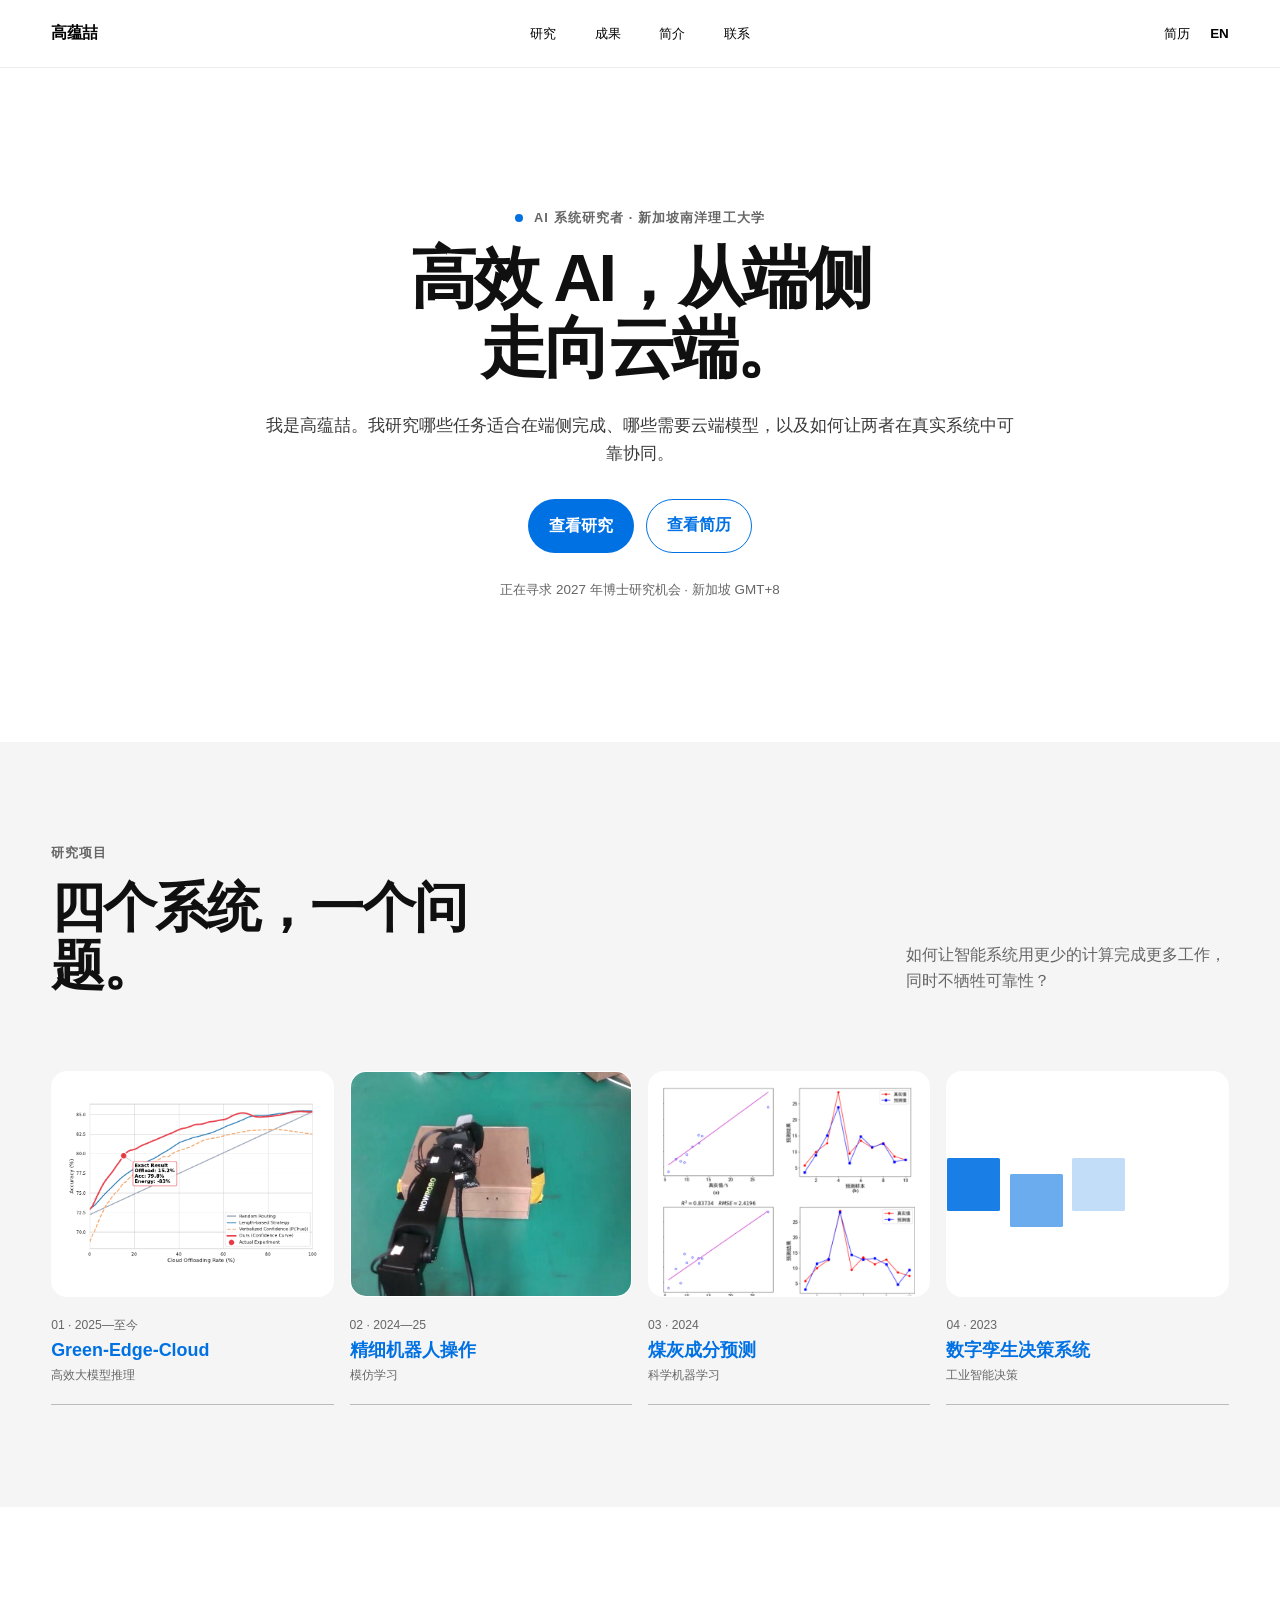
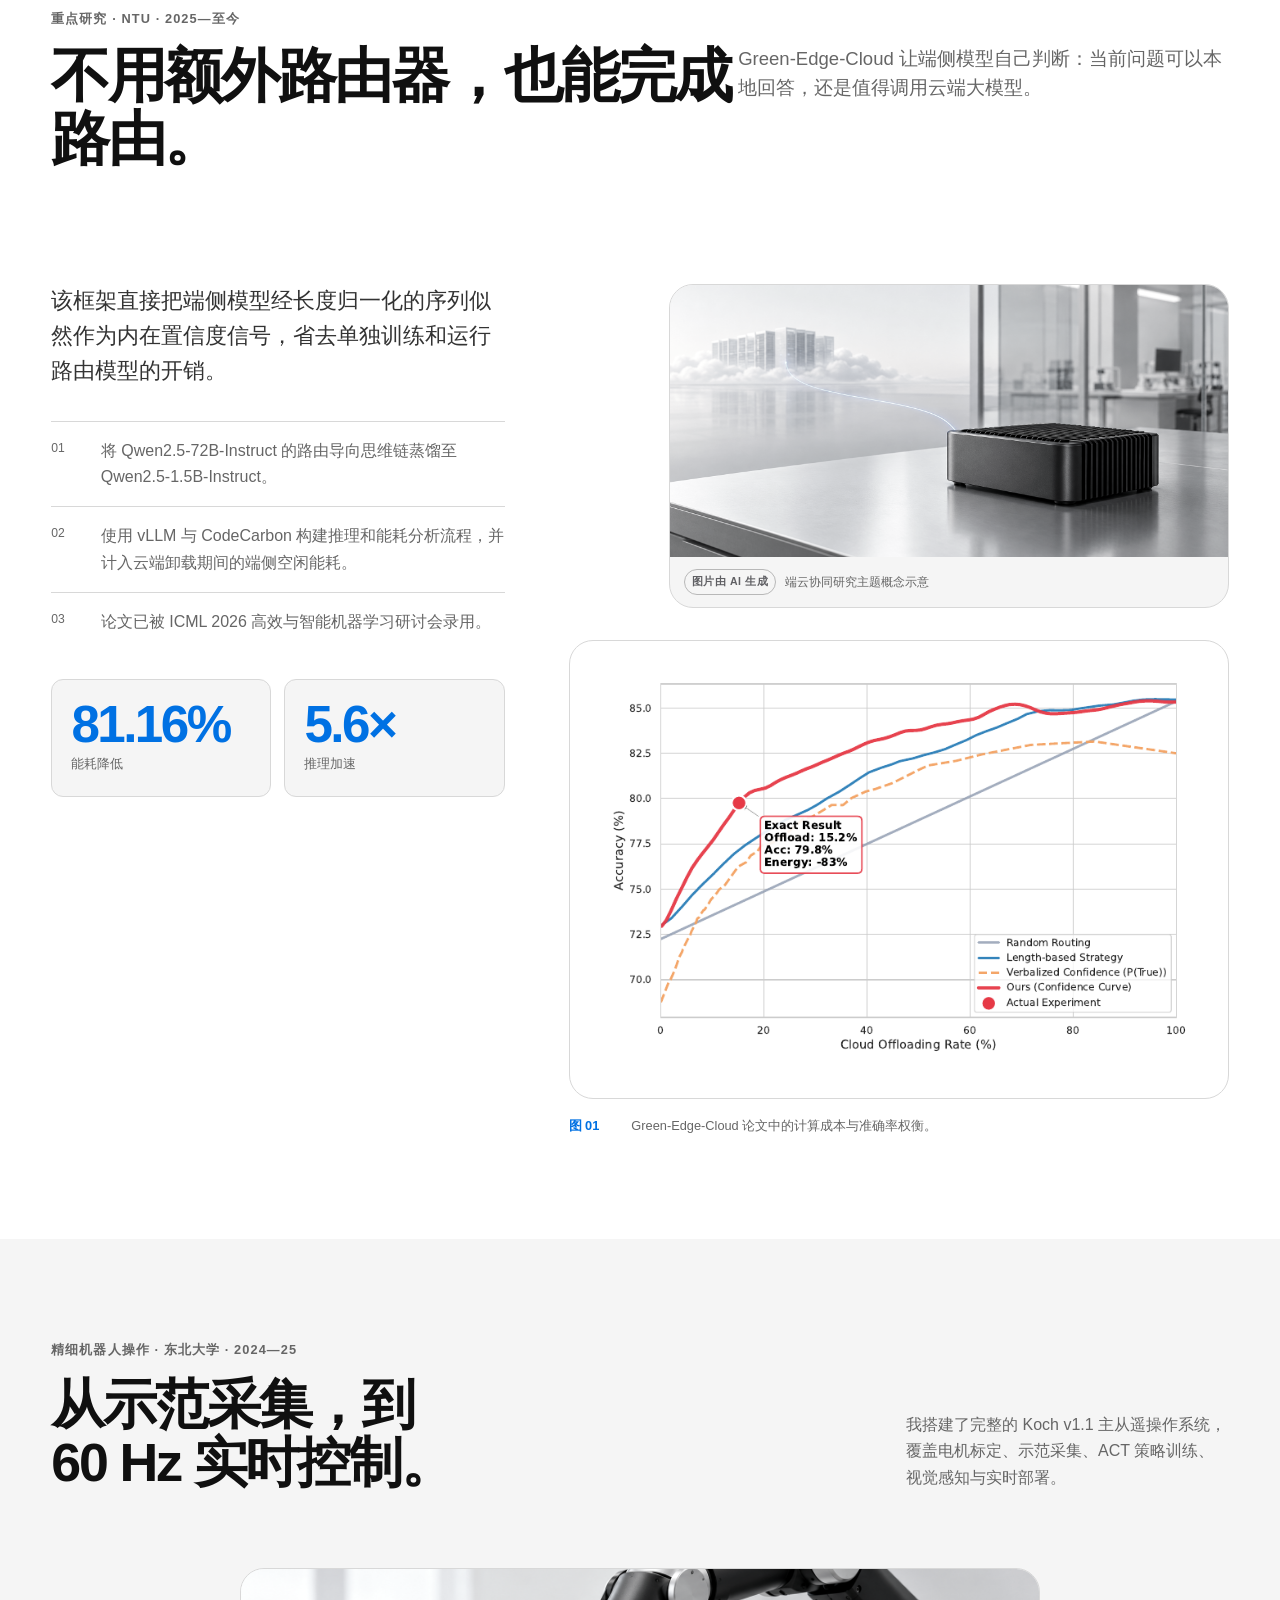
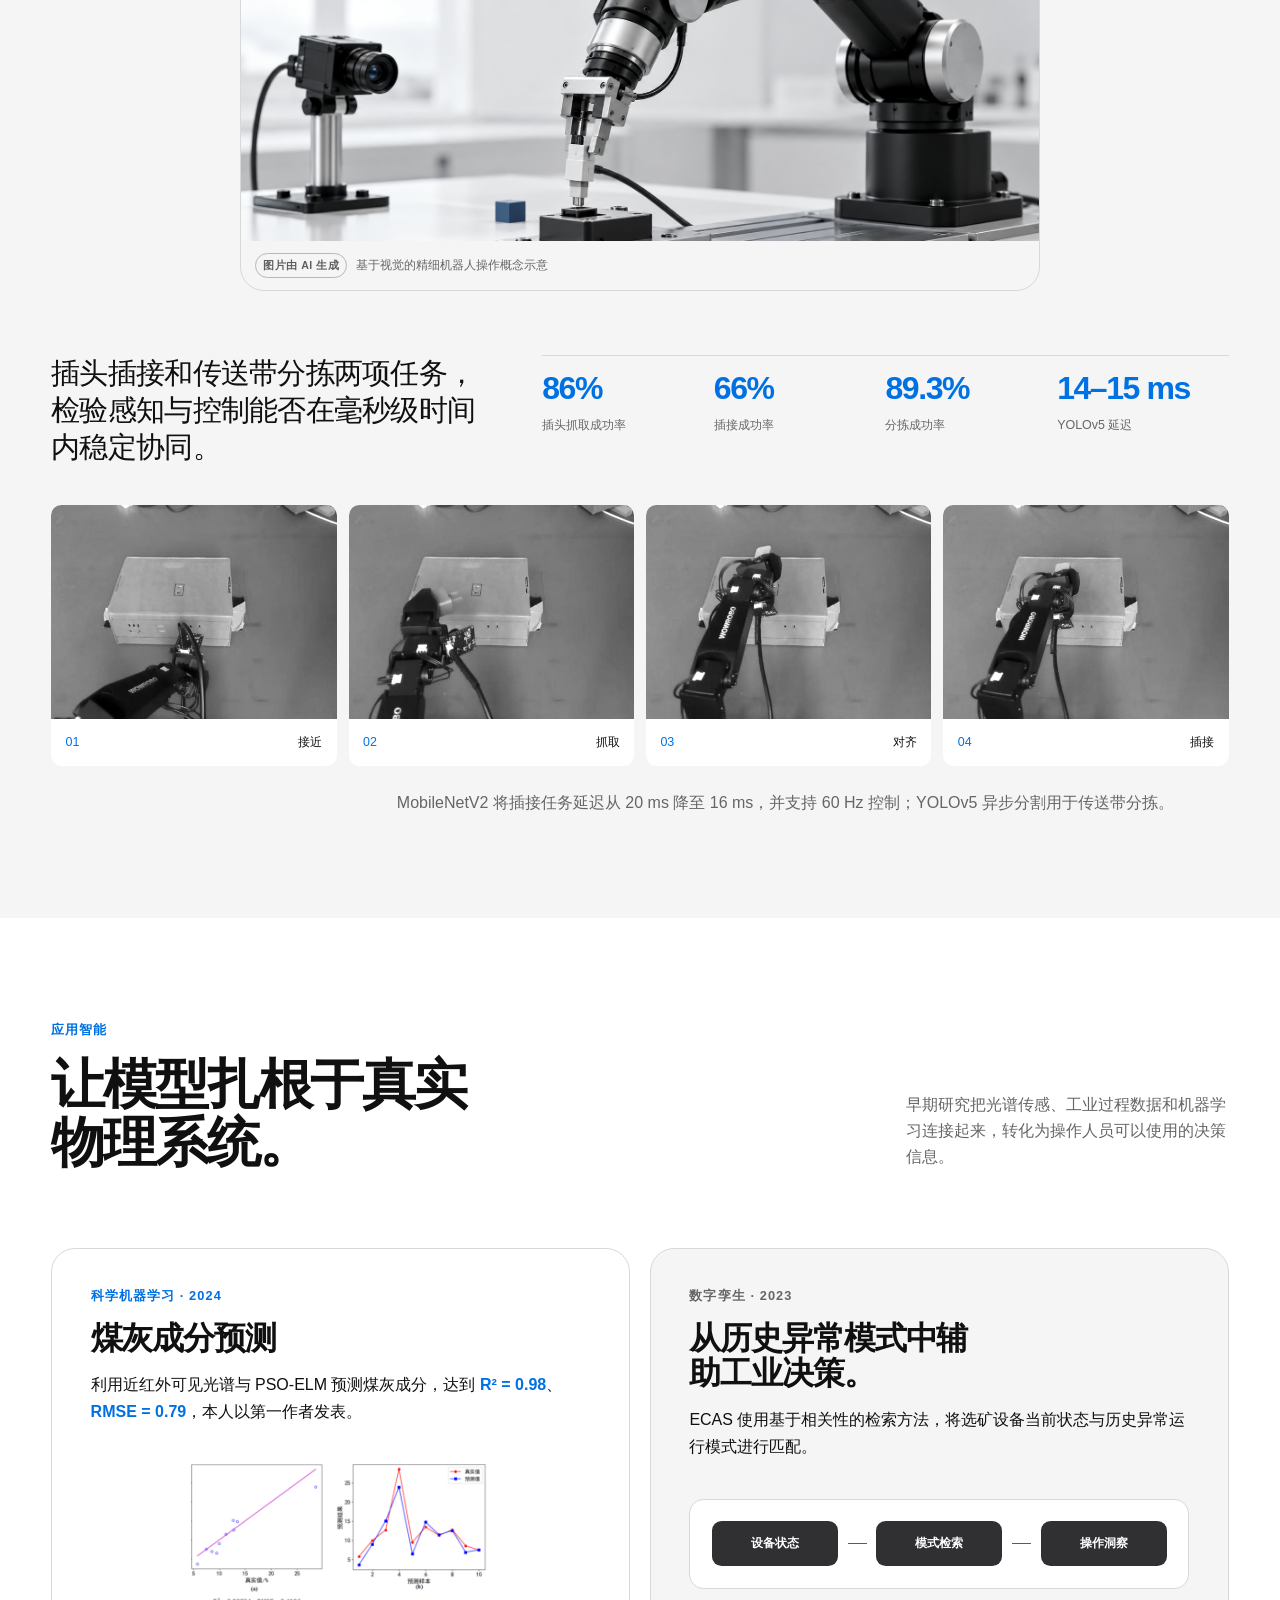
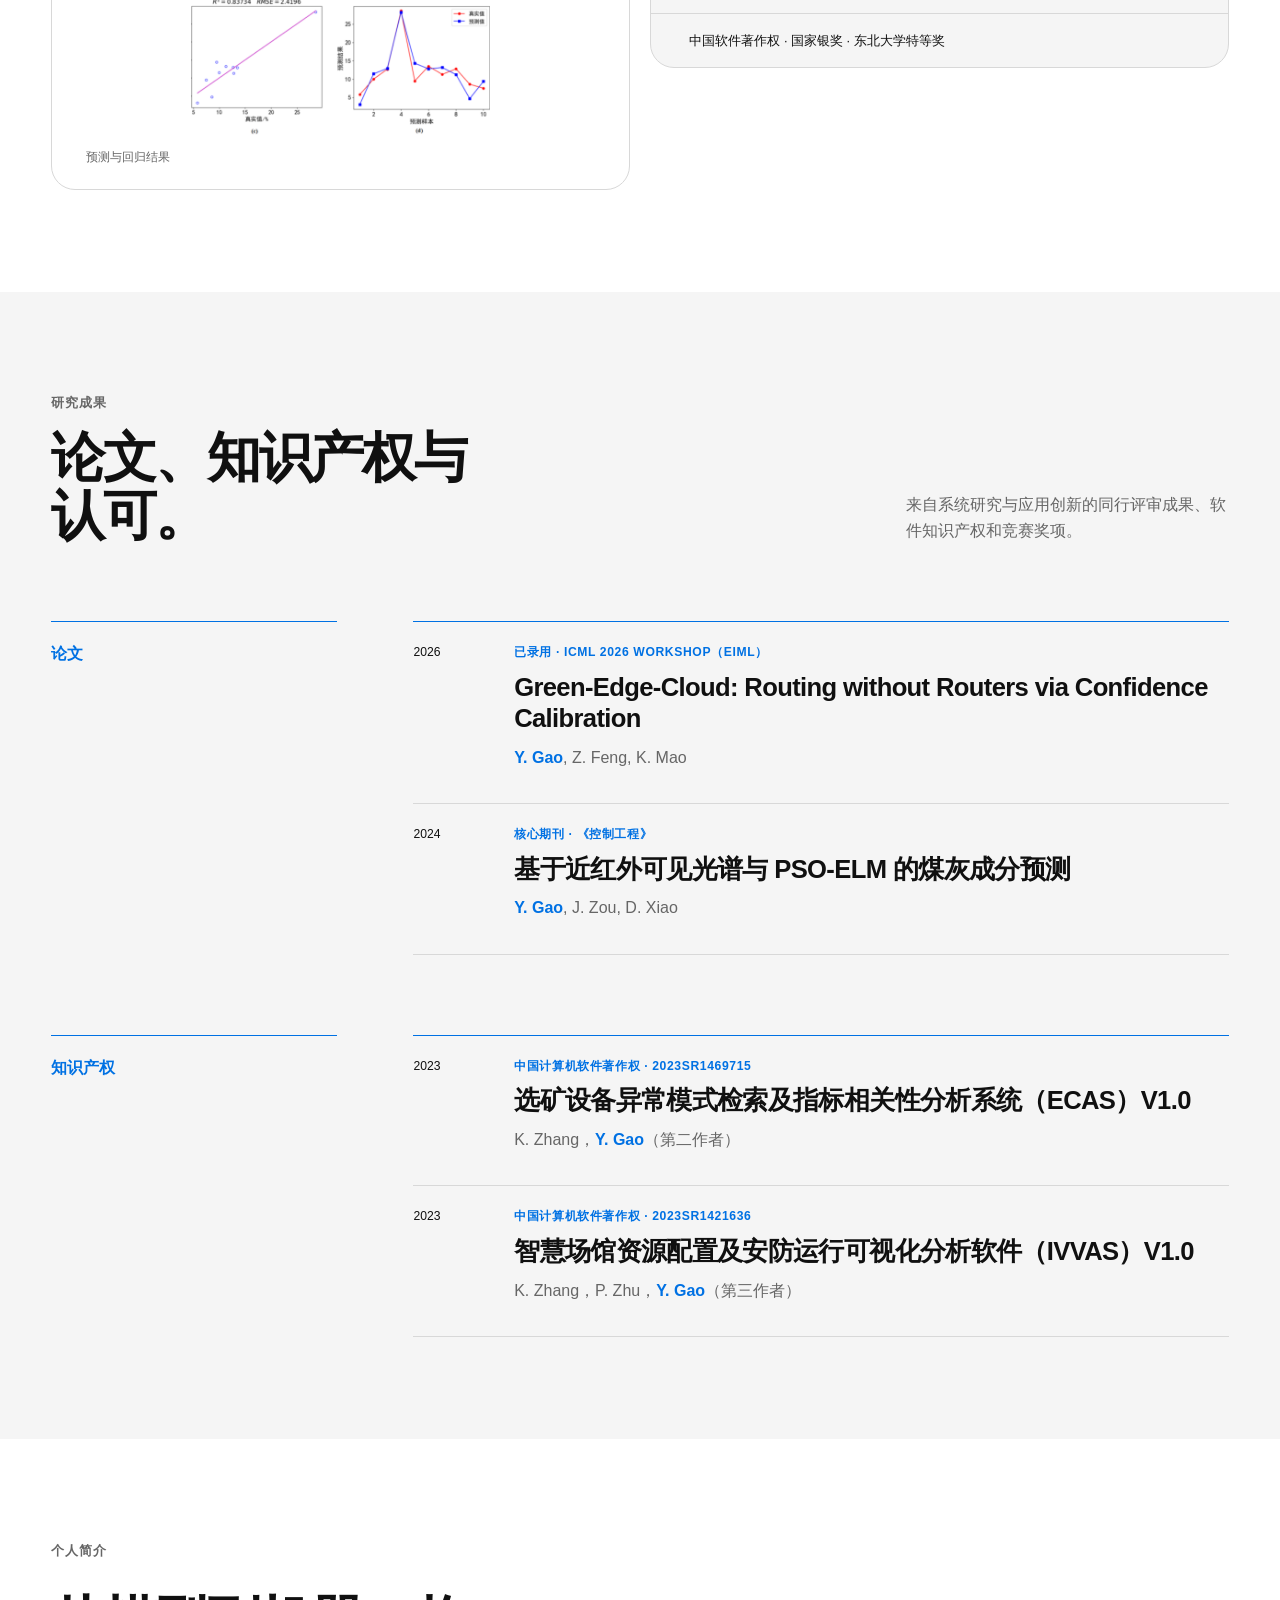
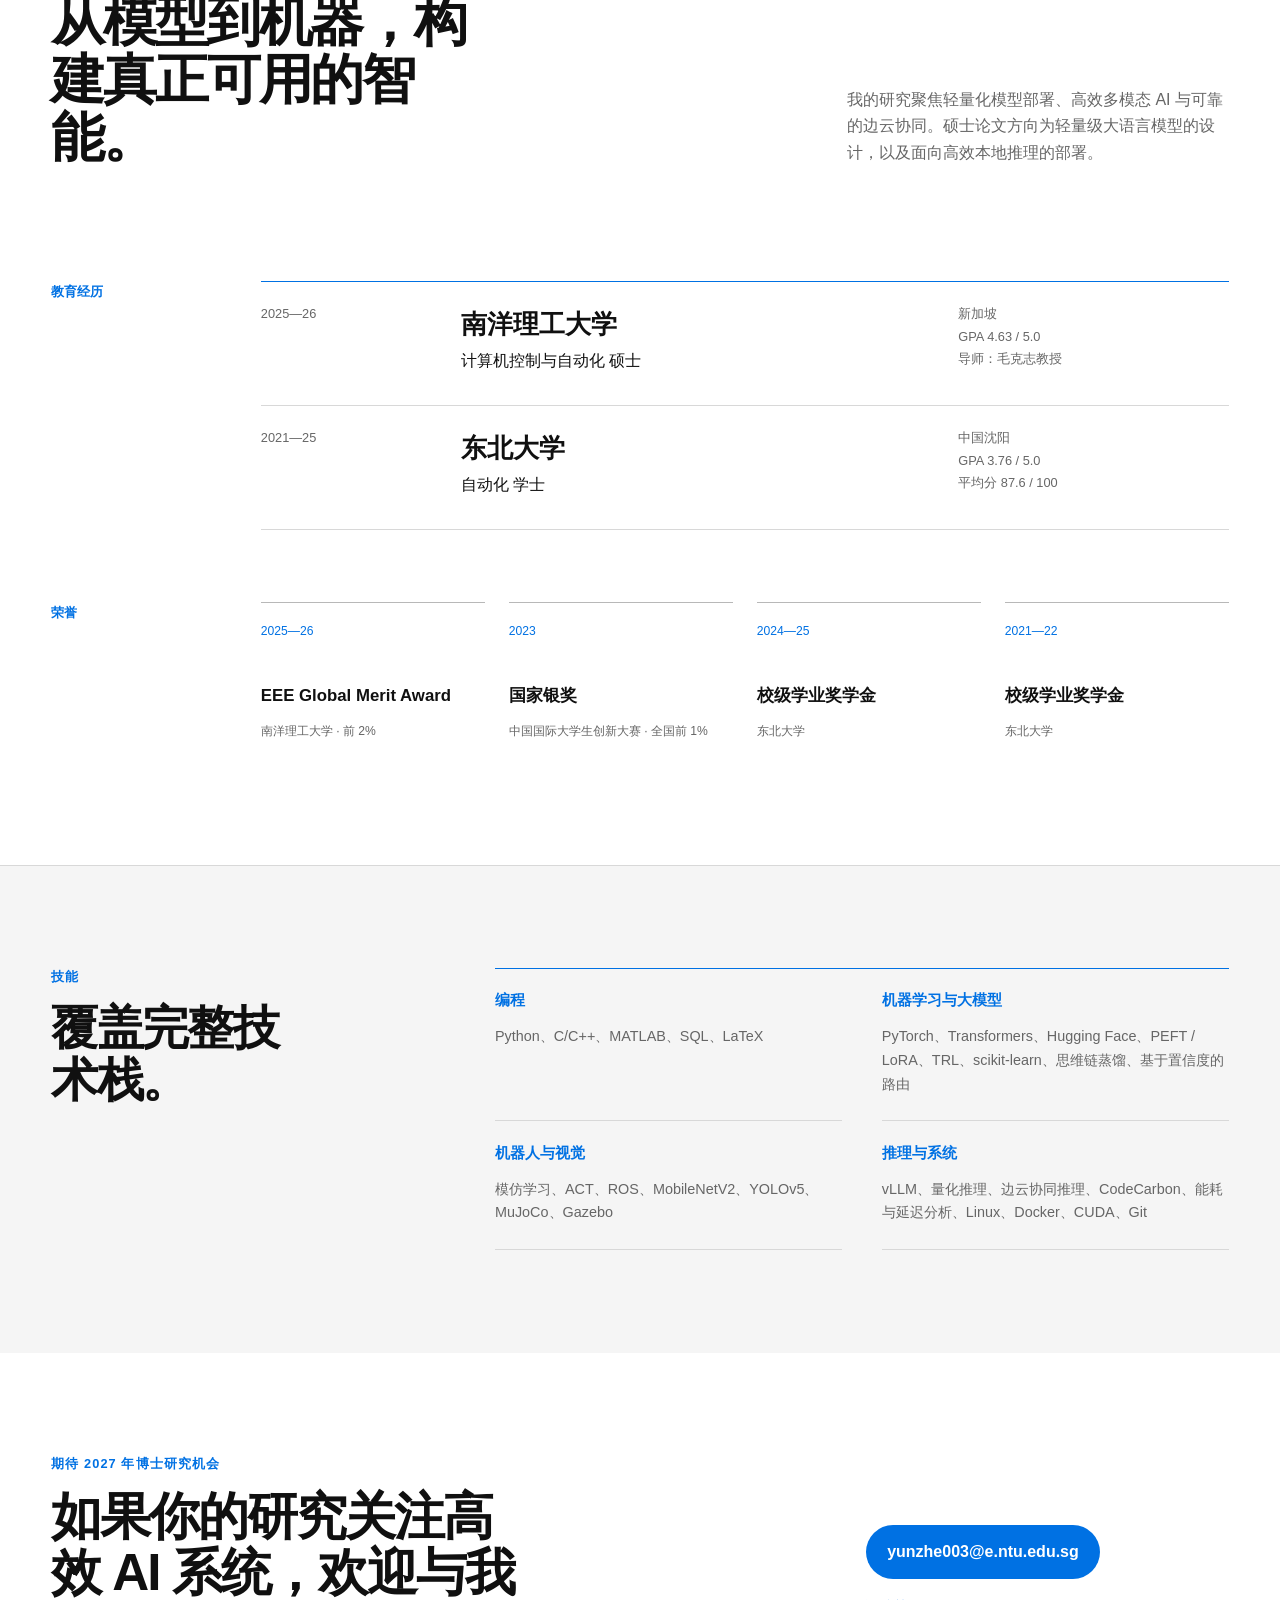
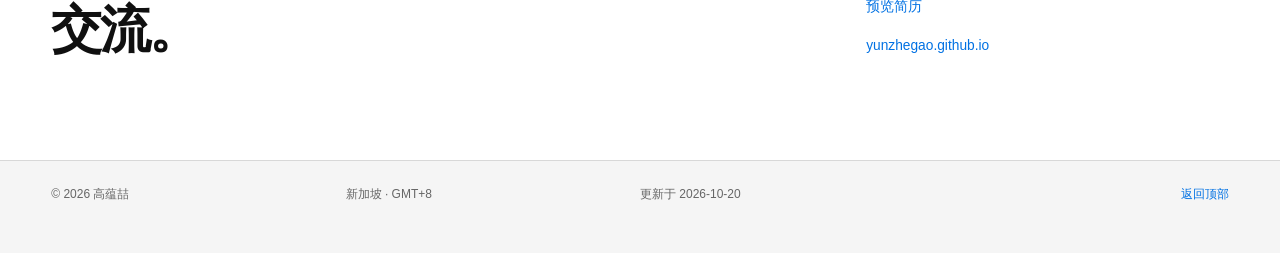
==== cn.html @ 5766202a "Add files via upload" ====
<!doctype html>
<html lang="zh-CN">
  <head>
    <meta charset="UTF-8" />
    <meta name="viewport" content="width=device-width, initial-scale=1.0" />
    <meta name="description" content="高蕴喆的个人学术主页：高效可信 AI 系统、边云协同推理、机器人与机器学习。" />
    <meta name="theme-color" content="#ffffff" />
    <title>高蕴喆 — 高效 AI 系统</title>
    <link rel="icon" href="./assets/favicon.svg?v=2" type="image/svg+xml" />
    <link rel="stylesheet" href="./styles.css" />
    <script src="./script.js" defer></script>
  </head>
  <body>
    <a class="skip-link" href="#main">跳至主要内容</a>
    <header class="site-header"><div class="header-inner">
      <a class="wordmark" href="#top" aria-label="高蕴喆，主页">高蕴喆</a>
      <nav class="site-nav" aria-label="主要导航"><a href="#research">研究</a><a href="#output">成果</a><a href="#profile">简介</a><a href="#contact">联系</a></nav>
      <div class="header-actions"><button class="header-cv button-reset" type="button" data-open-cv>简历</button><a class="language-link" href="./index.html" lang="en">EN</a></div>
    </div></header>

    <main id="main">
      <section class="hero" id="top" aria-labelledby="hero-title"><div class="shell hero-grid">
        <div class="hero-copy"><p class="eyebrow"><span class="live-dot" aria-hidden="true"></span> AI 系统研究者 · 新加坡南洋理工大学</p><h1 id="hero-title">高效 AI，从端侧走向云端。</h1><p class="hero-intro">我是高蕴喆。我研究哪些任务适合在端侧完成、哪些需要云端模型，以及如何让两者在真实系统中可靠协同。</p><div class="button-row"><a class="button button-blue" href="#research">查看研究</a><button class="button button-quiet" type="button" data-open-cv>查看简历</button></div><p class="availability">正在寻求 2027 年博士研究机会 · 新加坡 GMT+8</p></div>
      </div></section>

      <section class="overview section-pad" id="research" aria-labelledby="research-title"><div class="shell">
        <header class="section-header"><div><p class="eyebrow">研究项目</p><h2 id="research-title">四个系统，一个问题。</h2></div><p>如何让智能系统用更少的计算完成更多工作，同时不牺牲可靠性？</p></header>
        <nav class="research-lineup" aria-label="浏览研究项目">
          <a class="lineup-item" href="#green-edge"><span class="lineup-image"><img src="./assets/images/edge-tradeoff.png" alt="边云推理准确率与计算成本权衡曲线" /></span><span class="lineup-index">01 · 2025—至今</span><strong>Green-Edge-Cloud</strong><span>高效大模型推理</span></a>
          <a class="lineup-item" href="#robotics"><span class="lineup-image"><img src="./assets/images/robot-insertion-002.jpg" alt="机器人将插头与插座对齐" /></span><span class="lineup-index">02 · 2024—25</span><strong>精细机器人操作</strong><span>模仿学习</span></a>
          <a class="lineup-item" href="#applied-ai"><span class="lineup-image"><img src="./assets/images/coal-results.png" alt="煤灰成分预测结果图" /></span><span class="lineup-index">03 · 2024</span><strong>煤灰成分预测</strong><span>科学机器学习</span></a>
          <a class="lineup-item" href="#applied-ai"><span class="lineup-image geometry" aria-hidden="true"><i></i><i></i><i></i></span><span class="lineup-index">04 · 2023</span><strong>数字孪生决策系统</strong><span>工业智能决策</span></a>
        </nav>
      </div></section>

      <section class="feature-dark section-pad" id="green-edge" aria-labelledby="green-title"><div class="shell">
        <header class="feature-heading"><p class="eyebrow">重点研究 · NTU · 2025—至今</p><h2 id="green-title">不用额外路由器，也能完成路由。</h2><p>Green-Edge-Cloud 让端侧模型自己判断：当前问题可以本地回答，还是值得调用云端大模型。</p></header>
        <div class="feature-grid"><div class="feature-copy"><p class="feature-lead">该框架直接把端侧模型经长度归一化的序列似然作为内在置信度信号，省去单独训练和运行路由模型的开销。</p><ul class="detail-list"><li><span>01</span><p>将 Qwen2.5-72B-Instruct 的路由导向思维链蒸馏至 Qwen2.5-1.5B-Instruct。</p></li><li><span>02</span><p>使用 vLLM 与 CodeCarbon 构建推理和能耗分析流程，并计入云端卸载期间的端侧空闲能耗。</p></li><li><span>03</span><p>论文已被 ICML 2026 高效与智能机器学习研讨会录用。</p></li></ul><div class="metric-pair"><p><strong>81.16%</strong><span>能耗降低</span></p><p><strong>5.6×</strong><span>推理加速</span></p></div></div>
          <div class="feature-media">
            <figure class="concept-figure edge-concept"><img src="./assets/images/hero-edge-cloud.png" alt="端侧设备连接云端基础设施的概念图；图片由 AI 生成" /><figcaption><span class="ai-label">图片由 AI 生成</span> 端云协同研究主题概念示意</figcaption></figure>
            <figure class="feature-figure"><div class="figure-frame"><img src="./assets/images/edge-tradeoff.png" alt="不同边云路由策略的计算成本与准确率权衡曲线" /></div><figcaption><span>图 01</span> Green-Edge-Cloud 论文中的计算成本与准确率权衡。</figcaption></figure>
          </div>
        </div>
      </div></section>

      <section class="robotics section-pad" id="robotics" aria-labelledby="robotics-title"><div class="shell">
        <header class="section-header section-header-wide"><div><p class="eyebrow">精细机器人操作 · 东北大学 · 2024—25</p><h2 id="robotics-title">从示范采集，到 60 Hz 实时控制。</h2></div><p>我搭建了完整的 Koch v1.1 主从遥操作系统，覆盖电机标定、示范采集、ACT 策略训练、视觉感知与实时部署。</p></header>
        <figure class="concept-figure robot-concept"><img src="./assets/images/robotics-lab.png" alt="机械臂精细操作研究概念图；图片由 AI 生成" /><figcaption><span class="ai-label">图片由 AI 生成</span> 基于视觉的精细机器人操作概念示意</figcaption></figure>
        <div class="robot-summary"><p class="robot-lead">插头插接和传送带分拣两项任务，检验感知与控制能否在毫秒级时间内稳定协同。</p><div class="robot-facts"><p><strong>86%</strong><span>插头抓取成功率</span></p><p><strong>66%</strong><span>插接成功率</span></p><p><strong>89.3%</strong><span>分拣成功率</span></p><p><strong>14–15 ms</strong><span>YOLOv5 延迟</span></p></div></div>
        <div class="sequence" aria-label="插头插接实验序列"><figure><img src="./assets/images/robot-insertion-000.jpg" alt="机器人接近插头" /><figcaption><span>01</span> 接近</figcaption></figure><figure><img src="./assets/images/robot-insertion-001.jpg" alt="机器人抓取插头" /><figcaption><span>02</span> 抓取</figcaption></figure><figure><img src="./assets/images/robot-insertion-002.jpg" alt="机器人对齐插头" /><figcaption><span>03</span> 对齐</figcaption></figure><figure><img src="./assets/images/robot-insertion-003.jpg" alt="机器人完成插接" /><figcaption><span>04</span> 插接</figcaption></figure></div>
        <p class="implementation-note">MobileNetV2 将插接任务延迟从 20 ms 降至 16 ms，并支持 60 Hz 控制；YOLOv5 异步分割用于传送带分拣。</p>
      </div></section>

      <section class="applied section-pad" id="applied-ai" aria-labelledby="applied-title"><div class="shell">
        <header class="section-header"><div><p class="eyebrow">应用智能</p><h2 id="applied-title">让模型扎根于真实物理系统。</h2></div><p>早期研究把光谱传感、工业过程数据和机器学习连接起来，转化为操作人员可以使用的决策信息。</p></header>
        <div class="applied-grid"><article class="application-card application-card-figure"><div class="card-copy"><p class="eyebrow">科学机器学习 · 2024</p><h3>煤灰成分预测</h3><p>利用近红外可见光谱与 PSO-ELM 预测煤灰成分，达到 <strong>R² = 0.98</strong>、<strong>RMSE = 0.79</strong>，本人以第一作者发表。</p></div><figure><img src="./assets/images/coal-results.png" alt="煤灰成分回归与预测对比结果" /><figcaption>预测与回归结果</figcaption></figure></article>
          <article class="application-card application-card-blue"><div class="card-copy"><p class="eyebrow">数字孪生 · 2023</p><h3>从历史异常模式中辅助工业决策。</h3><p>ECAS 使用基于相关性的检索方法，将选矿设备当前状态与历史异常运行模式进行匹配。</p></div><div class="digital-twin-visual" aria-hidden="true"><span>设备状态</span><i></i><span>模式检索</span><i></i><span>操作洞察</span></div><p class="card-foot">中国软件著作权 · 国家银奖 · 东北大学特等奖</p></article></div>
      </div></section>

      <section class="output section-pad" id="output" aria-labelledby="output-title"><div class="shell">
        <header class="section-header"><div><p class="eyebrow">研究成果</p><h2 id="output-title">论文、知识产权与认可。</h2></div><p>来自系统研究与应用创新的同行评审成果、软件知识产权和竞赛奖项。</p></header>
        <div class="output-layout"><h3>论文</h3><div class="record-list"><article class="record"><p class="record-year">2026</p><div><p class="record-status">已录用 · ICML 2026 Workshop（EIML）</p><h4>Green-Edge-Cloud: Routing without Routers via Confidence Calibration</h4><p><strong>Y. Gao</strong>, Z. Feng, K. Mao</p></div></article><article class="record"><p class="record-year">2024</p><div><p class="record-status">核心期刊 · 《控制工程》</p><h4>基于近红外可见光谱与 PSO-ELM 的煤灰成分预测</h4><p><strong>Y. Gao</strong>, J. Zou, D. Xiao</p></div></article></div>
          <h3>知识产权</h3><div class="record-list"><article class="record"><p class="record-year">2023</p><div><p class="record-status">中国计算机软件著作权 · 2023SR1469715</p><h4>选矿设备异常模式检索及指标相关性分析系统（ECAS）V1.0</h4><p>K. Zhang，<strong>Y. Gao</strong>（第二作者）</p></div></article><article class="record"><p class="record-year">2023</p><div><p class="record-status">中国计算机软件著作权 · 2023SR1421636</p><h4>智慧场馆资源配置及安防运行可视化分析软件（IVVAS）V1.0</h4><p>K. Zhang，P. Zhu，<strong>Y. Gao</strong>（第三作者）</p></div></article></div></div>
      </div></section>

      <section class="profile section-pad" id="profile" aria-labelledby="profile-title"><div class="shell">
        <header class="profile-intro"><p class="eyebrow">个人简介</p><h2 id="profile-title">从模型到机器，构建真正可用的智能。</h2><p>我的研究聚焦轻量化模型部署、高效多模态 AI 与可靠的边云协同。硕士论文方向为轻量级大语言模型的设计，以及面向高效本地推理的部署。</p></header>
        <div class="education-block"><h3>教育经历</h3><div class="education-list"><article><p class="education-date">2025—26</p><div><h4>南洋理工大学</h4><p>计算机控制与自动化 硕士</p></div><div class="education-meta"><p>新加坡</p><p>GPA 4.63 / 5.0</p><p>导师：毛克志教授</p></div></article><article><p class="education-date">2021—25</p><div><h4>东北大学</h4><p>自动化 学士</p></div><div class="education-meta"><p>中国沈阳</p><p>GPA 3.76 / 5.0</p><p>平均分 87.6 / 100</p></div></article></div></div>
        <div class="recognition-block"><h3>荣誉</h3><div class="award-grid"><article><p>2025—26</p><h4>EEE Global Merit Award</h4><span>南洋理工大学 · 前 2%</span></article><article><p>2023</p><h4>国家银奖</h4><span>中国国际大学生创新大赛 · 全国前 1%</span></article><article><p>2024—25</p><h4>校级学业奖学金</h4><span>东北大学</span></article><article><p>2021—22</p><h4>校级学业奖学金</h4><span>东北大学</span></article></div></div>
      </div></section>

      <section class="toolkit" aria-labelledby="toolkit-title"><div class="shell toolkit-grid"><div><p class="eyebrow">技能</p><h2 id="toolkit-title">覆盖完整技术栈。</h2></div><div class="tool-list"><article><h3>编程</h3><p>Python、C/C++、MATLAB、SQL、LaTeX</p></article><article><h3>机器学习与大模型</h3><p>PyTorch、Transformers、Hugging Face、PEFT / LoRA、TRL、scikit-learn、思维链蒸馏、基于置信度的路由</p></article><article><h3>机器人与视觉</h3><p>模仿学习、ACT、ROS、MobileNetV2、YOLOv5、MuJoCo、Gazebo</p></article><article><h3>推理与系统</h3><p>vLLM、量化推理、边云协同推理、CodeCarbon、能耗与延迟分析、Linux、Docker、CUDA、Git</p></article></div></div></section>

      <section class="contact section-pad" id="contact" aria-labelledby="contact-title"><div class="shell contact-grid"><div><p class="eyebrow">期待 2027 年博士研究机会</p><h2 id="contact-title">如果你的研究关注高效 AI 系统，欢迎与我交流。</h2></div><div class="contact-links"><a class="button button-white" href="mailto:yunzhe003@e.ntu.edu.sg">yunzhe003@e.ntu.edu.sg</a><button class="contact-text button-reset" type="button" data-open-cv>预览简历</button><a class="contact-text" href="https://yunzhegao.github.io/cn.html" target="_blank" rel="noreferrer noopener">yunzhegao.github.io</a></div></div></section>
    </main>

    <footer class="site-footer"><div class="shell footer-grid"><p>© <span data-current-year></span> 高蕴喆</p><p>新加坡 · GMT+8</p><p>更新于 2026-10-20</p><a href="#top">返回顶部</a></div></footer>
    <dialog class="cv-dialog" data-cv-dialog aria-labelledby="cv-dialog-title"><div class="dialog-header"><p id="cv-dialog-title"><strong>个人简历</strong> · PDF</p><button class="dialog-close" type="button" data-close-cv>关闭 ×</button></div><iframe src="./CV_Gao_Yunzhe_NTU.pdf" title="高蕴喆个人简历"></iframe><a class="dialog-download" href="./CV_Gao_Yunzhe_NTU.pdf" download>下载 PDF</a></dialog>
  </body>
</html>
---- styles.css ----
@font-face {
  font-family: "Source Han Sans Local";
  src: url("./assets/fonts/SourceHanSansSC-VF.woff2") format("woff2");
  font-style: normal;
  font-weight: 200 900;
  font-display: swap;
}

:root {
  --ink: #101010;
  --muted: #666666;
  --white: #ffffff;
  --canvas: #f5f5f5;
  --canvas-2: #ededed;
  --line: #d8d8d8;
  --blue: #0071e3;
  --blue-dark: #0058b0;
  --shell: 1280px;
  --page-x: clamp(1.25rem, 4vw, 4.5rem);
  --radius-lg: 1.5rem;
  --radius-md: 1rem;
  --shadow: 0 8px 30px rgba(0, 0, 0, 0.08);
}

*, *::before, *::after { box-sizing: border-box; }
html { scroll-behavior: smooth; }
body {
  margin: 0;
  background: var(--white);
  color: var(--ink);
  font-family: "Source Han Sans Local", "Source Han Sans SC", "Noto Sans SC", Arial, sans-serif;
  font-size: 1rem;
  font-weight: 400;
  line-height: 1.65;
  text-align: left;
  text-rendering: optimizeLegibility;
}
body, button, input, textarea, select { font-family: "Source Han Sans Local", "Source Han Sans SC", "Noto Sans SC", Arial, sans-serif; }
h1, h2, h3, h4, p, figure, ul { margin-top: 0; }
h1, h2, h3, h4, strong { font-weight: 700; }
img { display: block; max-width: 100%; }
a { color: inherit; text-decoration: none; }
button { font-size: inherit; }
:focus-visible { outline: 2px solid var(--blue); outline-offset: 4px; }
::selection { background: var(--blue); color: var(--white); }
.button-reset { padding: 0; border: 0; background: none; color: inherit; cursor: pointer; }
.shell { width: min(100%, var(--shell)); margin: 0 auto; padding-inline: var(--page-x); }
.section-pad { padding-block: clamp(5rem, 8vw, 8rem); scroll-margin-top: 4.2rem; }
.eyebrow { margin-bottom: 1rem; color: var(--muted); font-size: 0.8rem; font-weight: 700; letter-spacing: 0.085em; line-height: 1.4; text-transform: uppercase; }

.skip-link { position: fixed; z-index: 100; top: 0; left: 0; padding: 0.75rem 1rem; background: var(--blue); color: var(--white); transform: translateY(-110%); }
.skip-link:focus { transform: translateY(0); }

.site-header { position: sticky; z-index: 50; top: 0; border-bottom: 1px solid rgba(0, 0, 0, 0.07); background: rgba(255, 255, 255, 0.78); backdrop-filter: saturate(180%) blur(22px); }
.header-inner { display: grid; grid-template-columns: minmax(9rem, 1fr) auto minmax(9rem, 1fr); align-items: center; width: min(100%, var(--shell)); min-height: 4.2rem; margin: auto; padding-inline: var(--page-x); }
.wordmark { width: fit-content; color: #000000; font-weight: 700; letter-spacing: -0.035em; }
.site-nav { display: flex; gap: clamp(1.2rem, 3vw, 3rem); }
.site-nav a, .header-actions { font-size: 0.84rem; }
.site-nav a, .header-cv { color: #000000; }
.wordmark:hover, .site-nav a:hover, .language-link:hover, .header-cv:hover { color: #4a4a4a; }
.header-actions { display: flex; justify-self: end; align-items: center; gap: 1.25rem; font-weight: 700; }
.language-link { color: #000000; }

.hero { background: var(--white); }
.hero-grid { padding-block: clamp(6rem, 11vw, 10rem); }
.hero-copy { max-width: 62rem; margin-inline: auto; text-align: center; }
.live-dot { display: inline-block; width: 0.52rem; height: 0.52rem; margin-right: 0.4rem; border-radius: 50%; background: var(--blue); animation: live-pulse 3.2s ease-in-out infinite; }
@keyframes live-pulse {
  0%, 100% { opacity: 0.5; box-shadow: 0 0 0 4px rgba(0, 113, 227, 0.08); }
  50% { opacity: 1; box-shadow: 0 0 0 7px rgba(0, 113, 227, 0.18); }
}
.hero h1 { max-width: 14ch; margin: 0 auto 1.75rem; font-size: clamp(3rem, 5.2vw, 5rem); letter-spacing: -0.045em; line-height: 1.06; }
.hero-intro { max-width: 47rem; margin: 0 auto 2rem; color: #3a3a3a; font-size: clamp(1.02rem, 1.35vw, 1.25rem); line-height: 1.6; }
.button-row { display: flex; flex-wrap: wrap; justify-content: center; gap: 0.75rem; }
.button { display: inline-flex; align-items: center; justify-content: center; min-height: 3.1rem; padding: 0.78rem 1.25rem; border: 1px solid transparent; border-radius: 999px; font-weight: 700; cursor: pointer; transition: background-color 160ms ease, color 160ms ease, border-color 160ms ease; }
.button-blue { background: var(--blue); color: var(--white); }
.button-blue:hover { background: var(--blue-dark); color: var(--white); }
.button-quiet { border-color: var(--blue); background: transparent; color: var(--blue); }
.button-quiet:hover { border-color: var(--blue-dark); background: var(--blue-dark); color: var(--white); }
.availability { margin: 1.65rem 0 0; color: var(--muted); font-size: 0.84rem; }

.overview { background: var(--canvas); }
.section-header { display: grid; grid-template-columns: minmax(0, 2fr) minmax(16rem, 0.8fr); gap: 3rem; align-items: end; margin-bottom: clamp(3rem, 6vw, 5rem); }
.section-header h2, .profile-intro h2 { max-width: 14ch; margin: 0; font-size: clamp(2.35rem, 4.2vw, 4rem); letter-spacing: -0.04em; line-height: 1.08; }
.section-header > p { max-width: 29rem; margin: 0; color: var(--muted); font-size: 1rem; }
.research-lineup { display: grid; grid-template-columns: repeat(4, minmax(0, 1fr)); gap: 1rem; }
.lineup-item { min-width: 0; padding-bottom: 1.2rem; border-bottom: 1px solid #bbbbbb; transition: border-color 180ms ease; }
.lineup-item:hover { border-color: var(--blue); }
.lineup-image { display: grid; place-items: center; overflow: hidden; width: 100%; aspect-ratio: 1.25; margin-bottom: 1.15rem; border: 1px solid transparent; border-radius: var(--radius-md); background: var(--white); transition: border-color 200ms ease, box-shadow 200ms ease, background-color 200ms ease; }
.lineup-image img { width: 100%; height: 100%; padding: 0.9rem; object-fit: contain; transition: filter 240ms ease, transform 240ms ease; }
.lineup-item:nth-child(2) .lineup-image img { padding: 0; object-fit: cover; filter: saturate(0.76) contrast(1.04) brightness(1.02); }
.lineup-item:hover .lineup-image, .lineup-item:focus-visible .lineup-image { border-color: rgba(0, 113, 227, 0.58); box-shadow: 0 0 0 4px rgba(0, 113, 227, 0.08); }
.lineup-item:hover .lineup-image img, .lineup-item:focus-visible .lineup-image img { filter: saturate(1) contrast(1.05); transform: scale(1.018); }
.lineup-index, .lineup-item > span:last-child { display: block; color: var(--muted); font-size: 0.76rem; }
.lineup-item strong { display: block; margin: 0.28rem 0 0.2rem; color: var(--blue); font-size: 1.12rem; line-height: 1.2; }
.lineup-item:hover strong { color: var(--blue-dark); }
.geometry { position: relative; grid-template-columns: repeat(3, 3.3rem); gap: 0.6rem; background: var(--white); }
.geometry i { display: block; width: 3.3rem; aspect-ratio: 1; border-radius: 0.1rem; background: var(--blue); transition: opacity 240ms ease, transform 240ms ease; }
.geometry i:nth-child(1) { opacity: 0.9; }
.geometry i:nth-child(2) { opacity: 0.58; transform: translateY(1rem); }
.geometry i:nth-child(3) { opacity: 0.24; }
.lineup-item:hover .geometry, .lineup-item:focus-visible .geometry { background: #f8fbff; }
.lineup-item:hover .geometry i:nth-child(1), .lineup-item:focus-visible .geometry i:nth-child(1) { opacity: 1; }
.lineup-item:hover .geometry i:nth-child(2), .lineup-item:focus-visible .geometry i:nth-child(2) { opacity: 0.78; transform: translateY(0.8rem); }
.lineup-item:hover .geometry i:nth-child(3), .lineup-item:focus-visible .geometry i:nth-child(3) { opacity: 0.42; }

.feature-dark { background: var(--white); color: var(--ink); }
.feature-dark .eyebrow { color: var(--muted); }
.feature-heading { display: grid; grid-template-columns: repeat(12, minmax(0, 1fr)); margin-bottom: clamp(4rem, 7vw, 7rem); }
.feature-heading .eyebrow { grid-column: 1 / 13; }
.feature-heading h2 { grid-column: 1 / 8; margin-bottom: 1.5rem; font-size: clamp(2.7rem, 4.6vw, 4rem); letter-spacing: -0.04em; line-height: 1.08; }
.feature-heading > p:last-child { grid-column: 8 / 13; margin: 0; color: var(--muted); font-size: clamp(1.02rem, 1.45vw, 1.3rem); line-height: 1.6; }
.feature-grid { display: grid; grid-template-columns: repeat(12, minmax(0, 1fr)); gap: clamp(2rem, 5vw, 5rem); align-items: start; }
.feature-copy { grid-column: 1 / 6; }
.feature-lead { margin-bottom: 2rem; color: #333333; font-size: clamp(1.18rem, 1.75vw, 1.5rem); line-height: 1.55; }
.detail-list { margin: 0; padding: 0; list-style: none; }
.detail-list li { display: grid; grid-template-columns: 2.3rem 1fr; gap: 0.8rem; padding: 1rem 0; border-top: 1px solid var(--line); }
.detail-list li span { color: var(--muted); font-size: 0.76rem; }
.detail-list li p { margin: 0; color: var(--muted); }
.metric-pair { display: grid; grid-template-columns: repeat(2, 1fr); gap: 0.8rem; margin-top: 1.7rem; }
.metric-pair p { margin: 0; padding: 1.2rem; border: 1px solid var(--line); border-radius: 0.75rem; background: var(--canvas); }
.metric-pair strong { display: block; color: var(--blue); font-size: clamp(2rem, 4vw, 3.5rem); letter-spacing: -0.05em; line-height: 1; }
.metric-pair span { color: var(--muted); font-size: 0.8rem; }
.feature-media { grid-column: 6 / 13; display: grid; gap: 2rem; }
.feature-figure { margin: 0; }
.figure-frame { display: grid; place-items: center; min-height: 27rem; padding: clamp(1.2rem, 3vw, 3.2rem); border: 1px solid var(--line); border-radius: var(--radius-lg); background: var(--white); }
.figure-frame img { width: 100%; }
.feature-figure figcaption { display: flex; gap: 2rem; margin-top: 1rem; color: var(--muted); font-size: 0.8rem; }
.feature-figure figcaption span { color: var(--blue); font-weight: 700; }

.robotics { background: var(--canvas); }
.section-header-wide h2 { max-width: 14ch; }
.concept-figure { overflow: hidden; margin: 0; border: 1px solid var(--line); border-radius: var(--radius-lg); background: var(--canvas); }
.concept-figure img { width: 100%; height: clamp(11rem, 22vw, 17rem); object-fit: cover; filter: saturate(0.32) contrast(1.02); }
.concept-figure figcaption { display: flex; flex-wrap: wrap; gap: 0.55rem; align-items: center; margin: 0; padding: 0.75rem 0.9rem; color: var(--muted); font-size: 0.78rem; }
.ai-label { padding: 0.18rem 0.42rem; border: 1px solid #b8b8b8; border-radius: 999px; color: #5f5f63; font-size: 0.66rem; font-weight: 700; letter-spacing: 0.05em; text-transform: uppercase; }
.edge-concept { width: min(100%, 35rem); justify-self: end; }
.robot-concept { width: min(100%, 50rem); margin-inline: auto; }
.robot-summary { display: grid; grid-template-columns: 1fr 1.55fr; gap: 3rem; margin: clamp(2.5rem, 5vw, 4.5rem) 0 2.5rem; }
.robot-lead { max-width: 30rem; margin: 0; font-size: clamp(1.35rem, 2.3vw, 2.2rem); letter-spacing: -0.025em; line-height: 1.25; }
.robot-facts { display: grid; grid-template-columns: repeat(4, minmax(0, 1fr)); border-top: 1px solid var(--line); }
.robot-facts p { margin: 0; padding: 1rem 0.7rem 1rem 0; }
.robot-facts strong { display: block; margin-bottom: 0.45rem; color: var(--blue); font-size: clamp(1.45rem, 2.5vw, 2.35rem); letter-spacing: -0.045em; line-height: 1; }
.robot-facts span { color: var(--muted); font-size: 0.78rem; }
.sequence { display: grid; grid-template-columns: repeat(4, minmax(0, 1fr)); gap: 0.75rem; }
.sequence figure { overflow: hidden; margin: 0; border-radius: 0.65rem; background: var(--white); }
.sequence img { width: 100%; aspect-ratio: 4 / 3; object-fit: cover; filter: grayscale(1) contrast(1.07); transition: filter 180ms ease; }
.sequence figure:hover img { filter: grayscale(0.15); }
.sequence figcaption { display: flex; justify-content: space-between; margin: 0; padding: 0.8rem 0.9rem; font-size: 0.78rem; }
.sequence figcaption span { color: var(--blue); }
.implementation-note { max-width: 52rem; margin: 1.5rem 0 0 auto; color: var(--muted); }

.applied { background: var(--white); }
.applied > .shell > .section-header .eyebrow, .application-card .eyebrow { color: var(--blue); }
.applied-grid { display: grid; grid-template-columns: repeat(2, minmax(0, 1fr)); gap: 1.25rem; align-items: start; }
.application-card { display: flex; flex-direction: column; overflow: hidden; border: 1px solid var(--line); border-radius: var(--radius-lg); }
.card-copy { padding: clamp(1.5rem, 3vw, 2.4rem); }
.card-copy h3 { max-width: 16ch; margin-bottom: 1rem; font-size: clamp(1.8rem, 2.5vw, 2.55rem); letter-spacing: -0.035em; line-height: 1.1; }
.card-copy > p:last-child { max-width: 36rem; margin: 0; }
.card-copy > p:last-child strong { color: var(--blue); }
.application-card-figure { background: var(--white); }
.application-card-figure figure { display: flex; flex-direction: column; margin: 0; padding: 0 clamp(1.2rem, 3vw, 2.1rem) 1.35rem; }
.application-card-figure figure img { width: 100%; max-height: 17rem; object-fit: contain; }
.application-card-figure figcaption { margin-top: 0.7rem; color: var(--muted); font-size: 0.78rem; }
.application-card-blue { position: relative; background: var(--canvas); color: var(--ink); }
.application-card-blue .eyebrow { color: var(--muted); }
.digital-twin-visual { display: grid; grid-template-columns: 1fr auto 1fr auto 1fr; gap: 0.6rem; align-items: center; margin: 0 clamp(1.5rem, 3vw, 2.4rem); padding: 1.35rem; border: 1px solid var(--line); border-radius: 0.9rem; background: var(--white); }
.digital-twin-visual span { padding: 0.8rem 0.5rem; border-radius: 0.6rem; background: #303033; color: var(--white); text-align: center; font-size: 0.75rem; font-weight: 700; }
.digital-twin-visual i { width: 1.2rem; height: 1px; background: var(--blue); }
.card-foot { margin: 1.5rem 0 0; padding: 1rem clamp(1.5rem, 3vw, 2.4rem); border-top: 1px solid var(--line); font-size: 0.8rem; }

.output { background: var(--canvas); }
.output-layout { display: grid; grid-template-columns: minmax(10rem, 0.7fr) minmax(0, 2fr); column-gap: clamp(2rem, 6vw, 6rem); }
.output-layout > h3 { margin: 0; padding-top: 1.2rem; border-top: 1px solid var(--blue); color: var(--blue); font-size: 1rem; }
.record-list { border-top: 1px solid var(--blue); }
.record-list + h3, .record-list + h3 + .record-list { margin-top: 5rem; }
.record { display: grid; grid-template-columns: 5rem 1fr; gap: 1.3rem; padding: 1.25rem 0 2rem; border-bottom: 1px solid var(--line); }
.record-year, .record-status { font-size: 0.76rem; }
.record-status { margin-bottom: 0.6rem; color: var(--blue); font-weight: 700; letter-spacing: 0.05em; text-transform: uppercase; }
.record h4 { max-width: 50rem; margin-bottom: 0.65rem; font-size: clamp(1.25rem, 2vw, 1.9rem); letter-spacing: -0.025em; line-height: 1.22; }
.record div > p:last-child { margin: 0; color: var(--muted); }
.record strong { color: var(--blue); }

.profile { background: var(--white); }
.profile-intro { display: grid; grid-template-columns: repeat(12, minmax(0, 1fr)); gap: 1rem; margin-bottom: clamp(5rem, 9vw, 8rem); }
.profile-intro .eyebrow { grid-column: 1 / 13; }
.profile-intro h2 { grid-column: 1 / 8; }
.profile-intro > p:last-child { grid-column: 9 / 13; align-self: end; margin: 0; color: var(--muted); }
.education-block, .recognition-block { display: grid; grid-template-columns: 2fr 10fr; gap: 1rem; margin-top: 4.5rem; }
.education-block > h3, .recognition-block > h3 { margin: 0; color: var(--blue); font-size: 0.8rem; }
.education-list { border-top: 1px solid var(--blue); }
.education-list article { display: grid; grid-template-columns: 1.3fr 3.5fr 2fr; gap: 1.5rem; padding: 1.3rem 0 1.8rem; border-bottom: 1px solid var(--line); }
.education-date, .education-meta { color: var(--muted); font-size: 0.8rem; }
.education-list h4 { margin-bottom: 0.2rem; font-size: clamp(1.15rem, 2vw, 1.75rem); }
.education-list article p { margin-bottom: 0.1rem; }
.award-grid { display: grid; grid-template-columns: repeat(4, minmax(0, 1fr)); gap: 1.5rem; }
.award-grid article { min-height: 10rem; padding: 1.1rem 0; border-top: 1px solid #b8b8b8; }
.award-grid article p, .award-grid article span { color: var(--muted); font-size: 0.76rem; }
.award-grid article > p { color: var(--blue); }
.award-grid h4 { margin: 2.8rem 0 0.65rem; font-size: 1.05rem; line-height: 1.25; }

.toolkit { padding-block: clamp(4.5rem, 8vw, 7rem); border-top: 1px solid var(--line); background: var(--canvas); }
.toolkit .eyebrow { color: var(--blue); }
.toolkit-grid { display: grid; grid-template-columns: 4fr 8fr; gap: clamp(2rem, 6vw, 6rem); }
.toolkit h2 { max-width: 10ch; margin: 0; font-size: clamp(2.2rem, 3.7vw, 3.5rem); letter-spacing: -0.035em; line-height: 1.1; }
.tool-list { display: grid; grid-template-columns: repeat(2, minmax(0, 1fr)); gap: 0 2.5rem; border-top: 1px solid var(--blue); }
.tool-list article { padding: 1.2rem 0 1.5rem; border-bottom: 1px solid var(--line); }
.tool-list h3 { margin-bottom: 0.8rem; color: var(--blue); font-size: 0.92rem; }
.tool-list p { margin: 0; color: var(--muted); font-size: 0.9rem; }

.contact { background: var(--white); color: var(--ink); }
.contact-grid { position: relative; display: grid; grid-template-columns: 8fr 4fr; gap: clamp(3rem, 7vw, 7rem); align-items: end; }
.contact .eyebrow { color: var(--blue); }
.contact h2 { max-width: 17ch; margin: 0; font-size: clamp(2.6rem, 4vw, 3.6rem); letter-spacing: -0.04em; line-height: 1.1; }
.contact-links { display: flex; flex-direction: column; align-items: flex-start; gap: 1.2rem; }
.button-white { background: var(--blue); color: var(--white); }
.button-white:hover { background: var(--blue-dark); color: var(--white); }
.contact-text { color: var(--blue); font-size: 0.86rem; }
.contact-text:hover { color: var(--blue-dark); }

.site-footer { border-top: 1px solid var(--line); background: var(--canvas); color: var(--muted); }
.footer-grid { display: grid; grid-template-columns: repeat(4, 1fr); padding-block: 1.5rem 3rem; font-size: 0.75rem; }
.footer-grid p { margin: 0; }
.footer-grid a { justify-self: end; color: var(--blue); }
.footer-grid a:hover { color: var(--blue-dark); }

.cv-dialog { width: min(92vw, 72rem); height: min(90vh, 60rem); margin: auto; padding: 0; border: 0; border-radius: 1.25rem; background: var(--white); box-shadow: var(--shadow); color: var(--ink); }
.cv-dialog::backdrop { background: rgba(0,0,0,0.72); backdrop-filter: blur(10px); }
.dialog-header { display: flex; justify-content: space-between; align-items: center; min-height: 3.6rem; padding: 0.8rem 1rem; border-bottom: 1px solid var(--line); }
.dialog-header p { margin: 0; }
.dialog-close { padding: 0; border: 0; background: transparent; color: var(--blue); font-weight: 700; cursor: pointer; }
.dialog-close:hover, .dialog-download:hover { color: var(--blue-dark); }
.cv-dialog iframe { width: 100%; height: calc(100% - 7.2rem); border: 0; }
.dialog-download { display: block; height: 3.6rem; padding: 1rem; border-top: 1px solid var(--line); color: var(--blue); font-weight: 700; }

@media (max-width: 1020px) {
  .hero-copy { max-width: 55rem; }
  .research-lineup { overflow-x: auto; grid-template-columns: repeat(4, minmax(15rem, 1fr)); padding-bottom: 0.8rem; }
  .feature-copy { grid-column: 1 / 7; }
  .feature-media { grid-column: 7 / 13; }
  .figure-frame { min-height: 29rem; }
  .robot-summary { grid-template-columns: 1fr; }
}

@media (max-width: 760px) {
  :root { --page-x: 1.1rem; }
  body { font-size: 0.9rem; }
  .header-inner { grid-template-columns: 1fr auto; }
  .site-nav { display: none; }
  .hero-grid { padding-block: 5rem 6rem; }
  .hero h1 { max-width: 13ch; font-size: clamp(2.7rem, 11vw, 3.7rem); line-height: 1.08; }
  .button-row { flex-wrap: nowrap; }
  .button { padding: 0.72rem 1rem; font-size: 0.86rem; }
  .section-header { grid-template-columns: 1fr; gap: 1.5rem; }
  .section-header h2, .profile-intro h2 { font-size: clamp(2.25rem, 9.5vw, 3.2rem); line-height: 1.1; }
  .feature-heading h2 { grid-column: 1 / 13; }
  .feature-heading > p:last-child { grid-column: 1 / 13; }
  .feature-grid { grid-template-columns: 1fr; }
  .feature-copy, .feature-media { grid-column: 1; }
  .figure-frame { min-height: 22rem; }
  .concept-figure img { height: 13rem; }
  .robot-facts { grid-template-columns: repeat(2, 1fr); }
  .sequence { overflow-x: auto; grid-template-columns: repeat(4, minmax(13rem, 1fr)); }
  .applied-grid { grid-template-columns: 1fr; }
  .digital-twin-visual { grid-template-columns: 1fr; }
  .digital-twin-visual i { width: 1px; height: 1.2rem; margin: auto; }
  .output-layout { grid-template-columns: 1fr; }
  .output-layout > h3 { margin-bottom: 1rem; }
  .record-list + h3 { margin-top: 4rem; }
  .record-list + h3 + .record-list { margin-top: 0; }
  .record { grid-template-columns: 3.3rem 1fr; }
  .profile-intro { display: block; }
  .profile-intro h2 { margin-bottom: 1.5rem; }
  .education-block, .recognition-block { grid-template-columns: 1fr; gap: 1rem; }
  .education-list article { grid-template-columns: 1fr; gap: 0.6rem; }
  .award-grid { grid-template-columns: repeat(2, minmax(0, 1fr)); }
  .toolkit-grid { grid-template-columns: 1fr; }
  .tool-list { grid-template-columns: 1fr; }
  .contact-grid { grid-template-columns: 1fr; }
  .contact h2 { font-size: clamp(2.6rem, 10vw, 3.7rem); line-height: 1.08; }
  .footer-grid { grid-template-columns: repeat(2, 1fr); gap: 0.6rem; }
  .footer-grid a { justify-self: start; }
}

@media (prefers-reduced-motion: reduce) {
  html { scroll-behavior: auto; }
  *, *::before, *::after { transition-duration: 0.01ms !important; }
  .live-dot { animation: none; opacity: 1; box-shadow: 0 0 0 5px rgba(0, 113, 227, 0.12); }
}
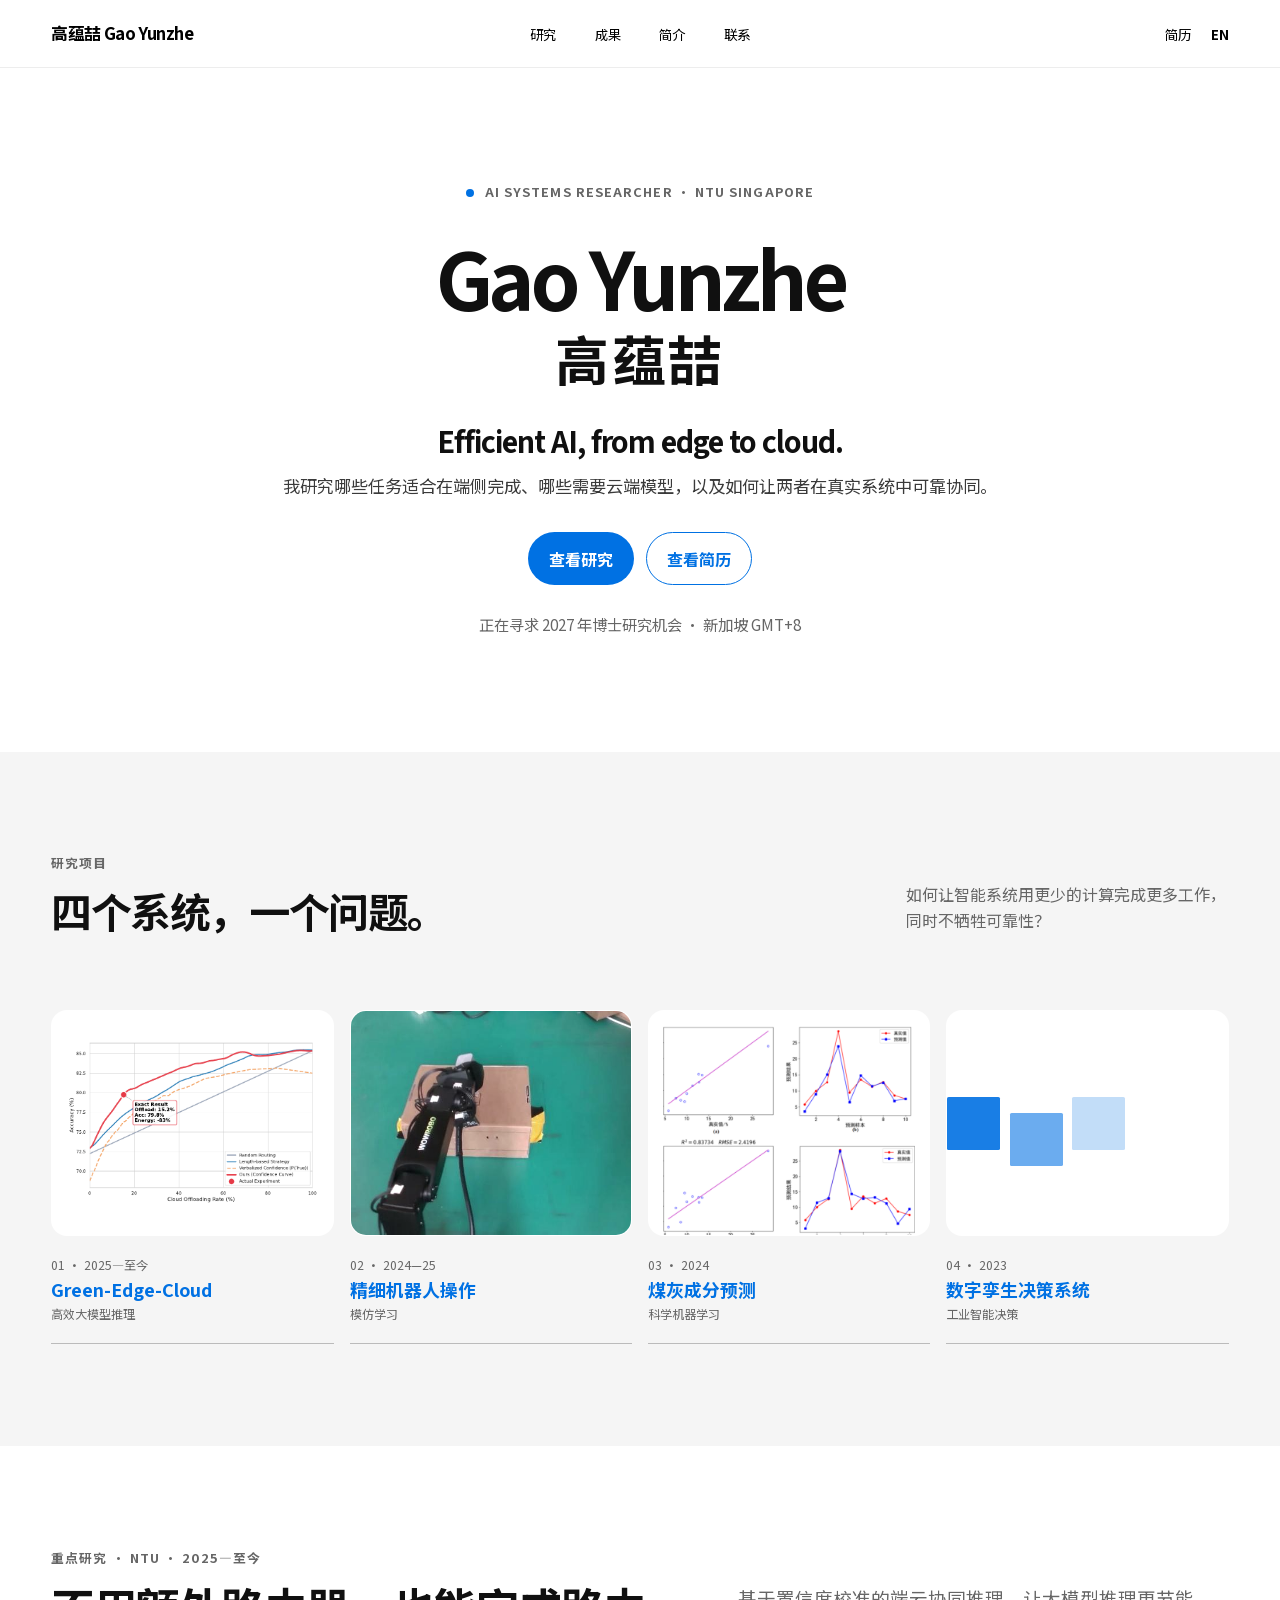
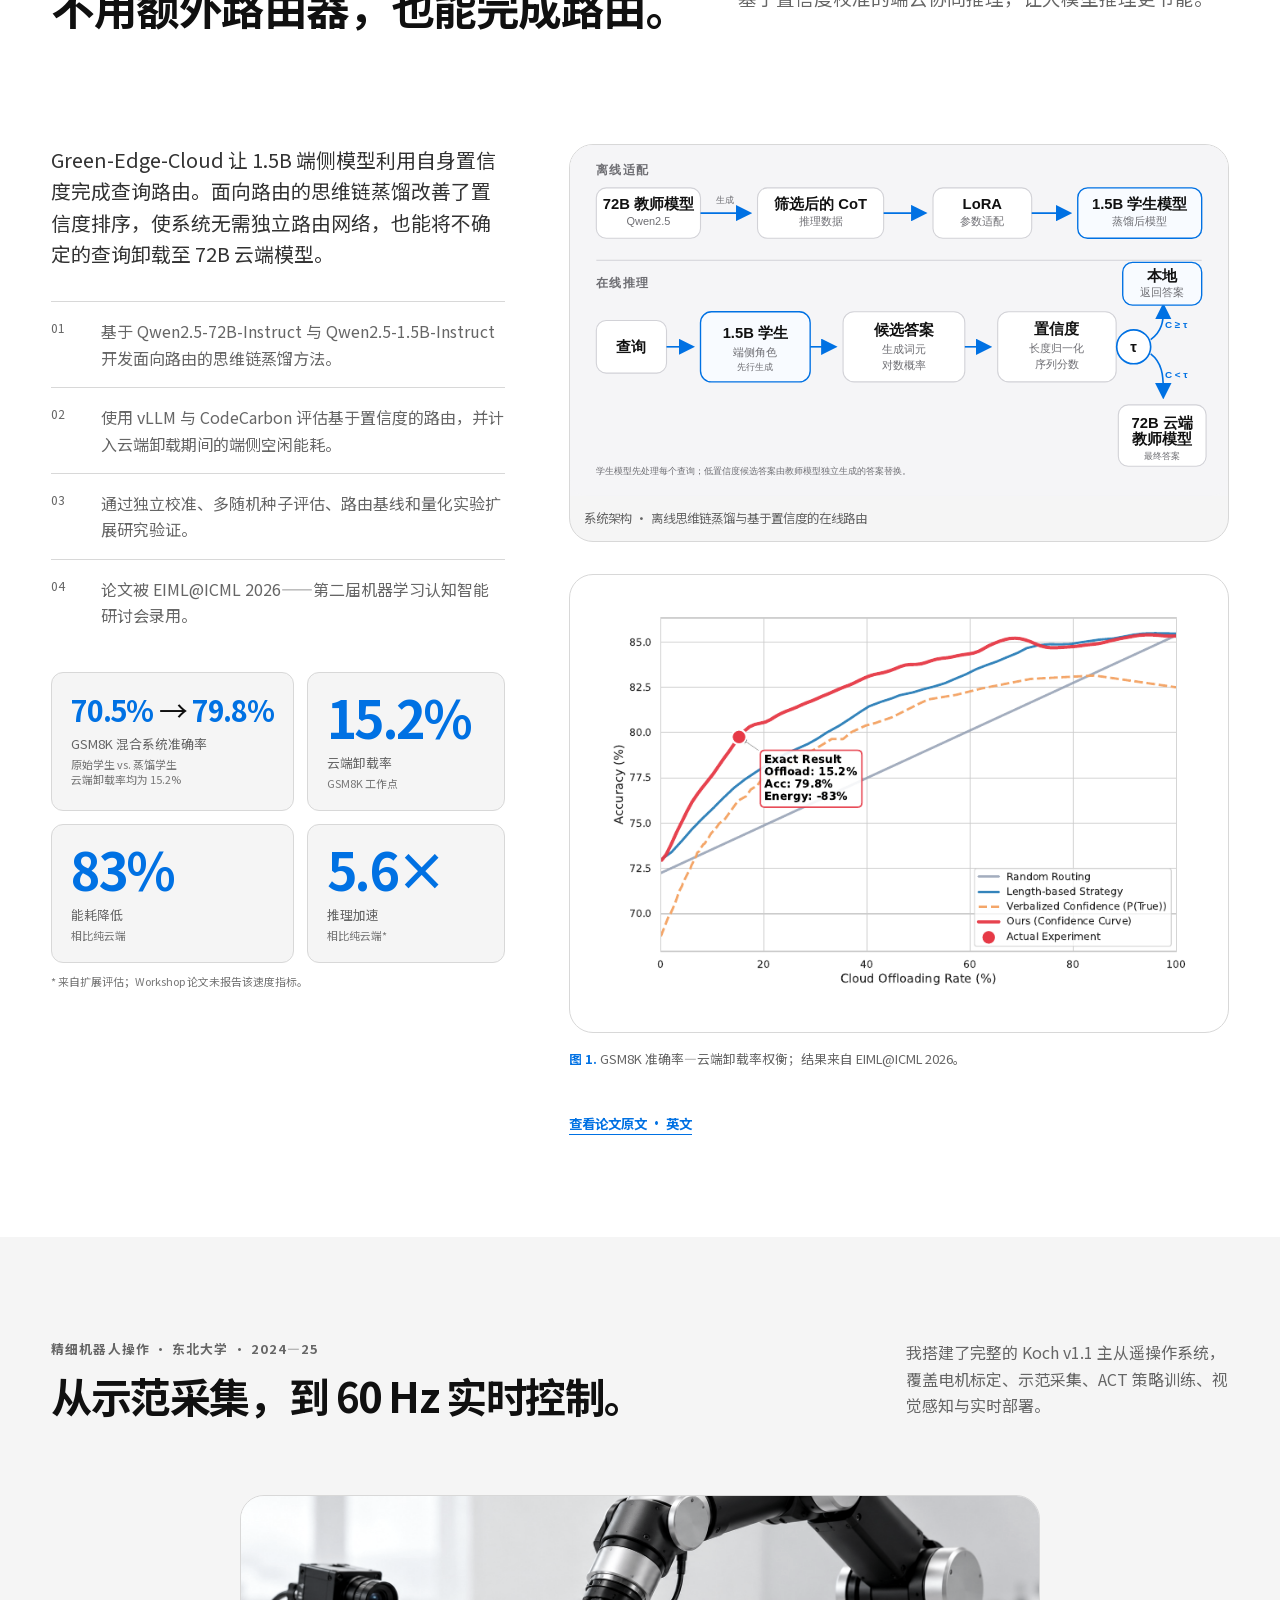
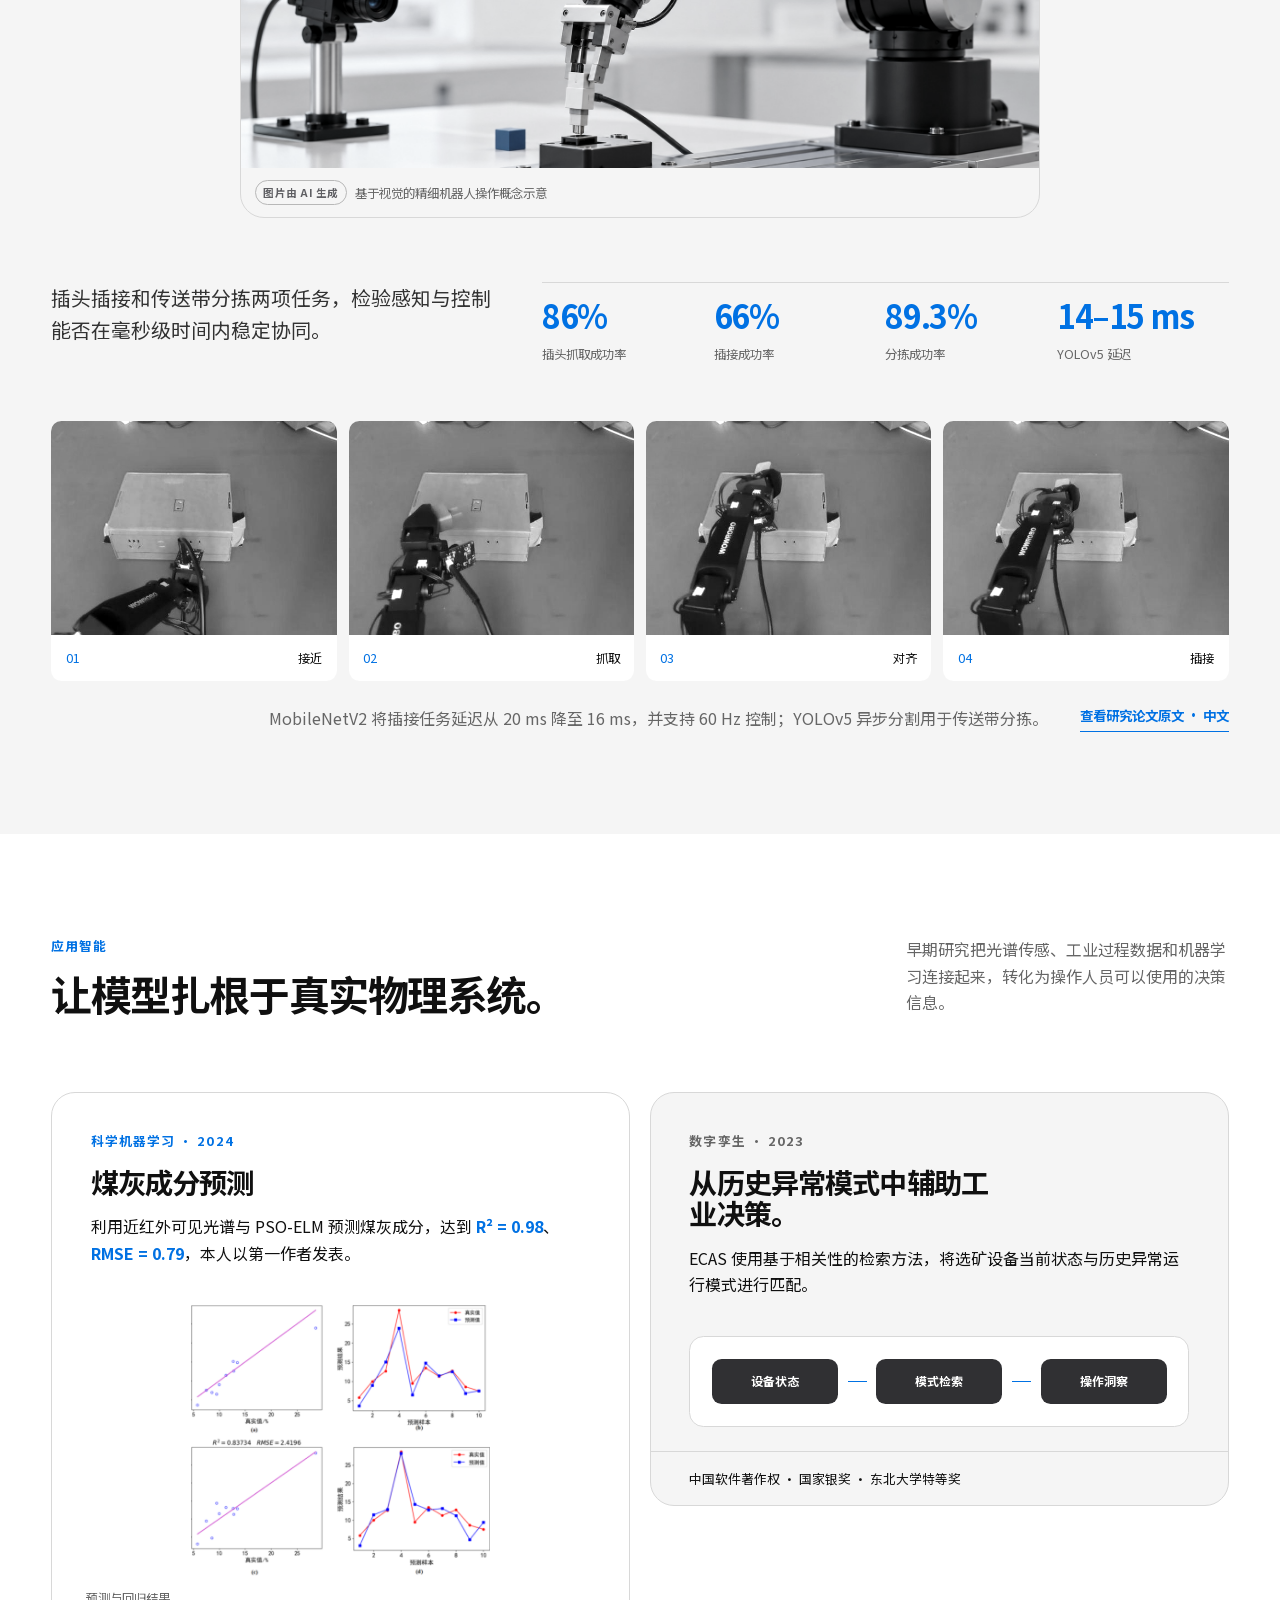
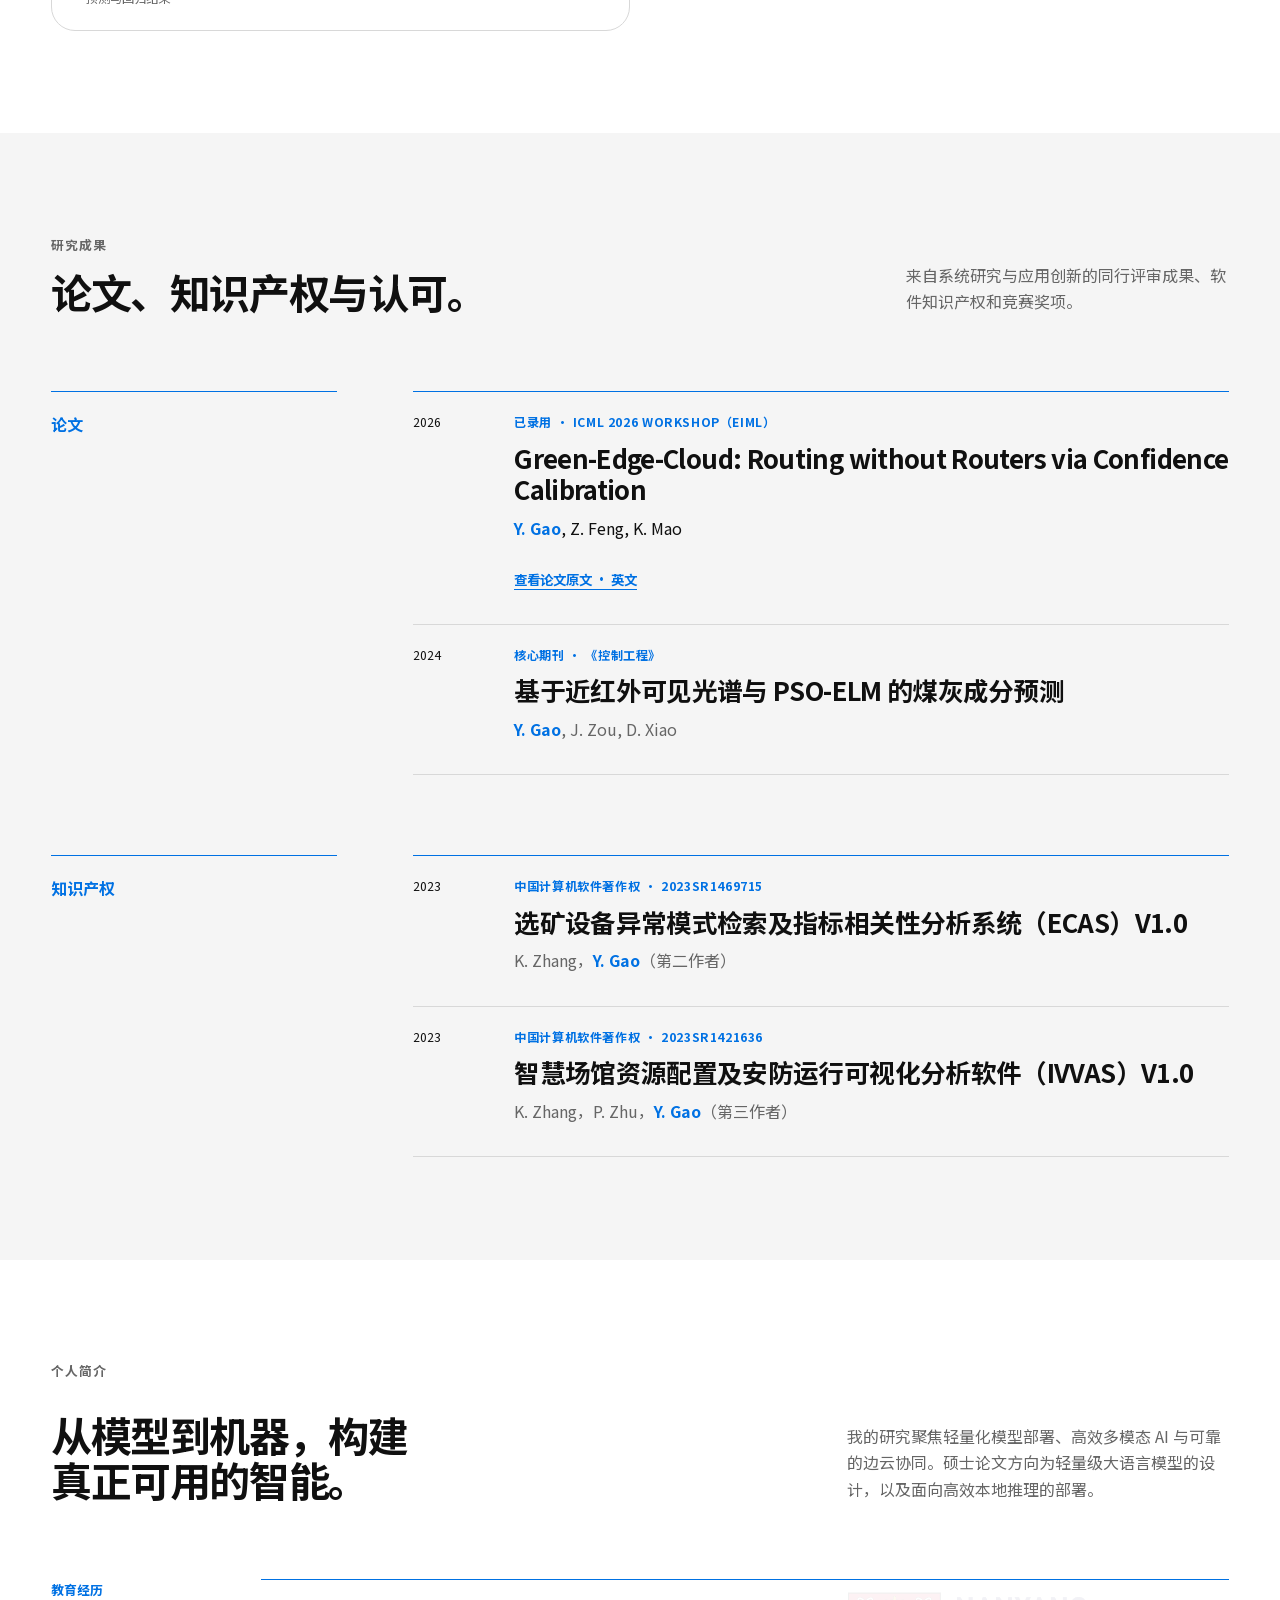
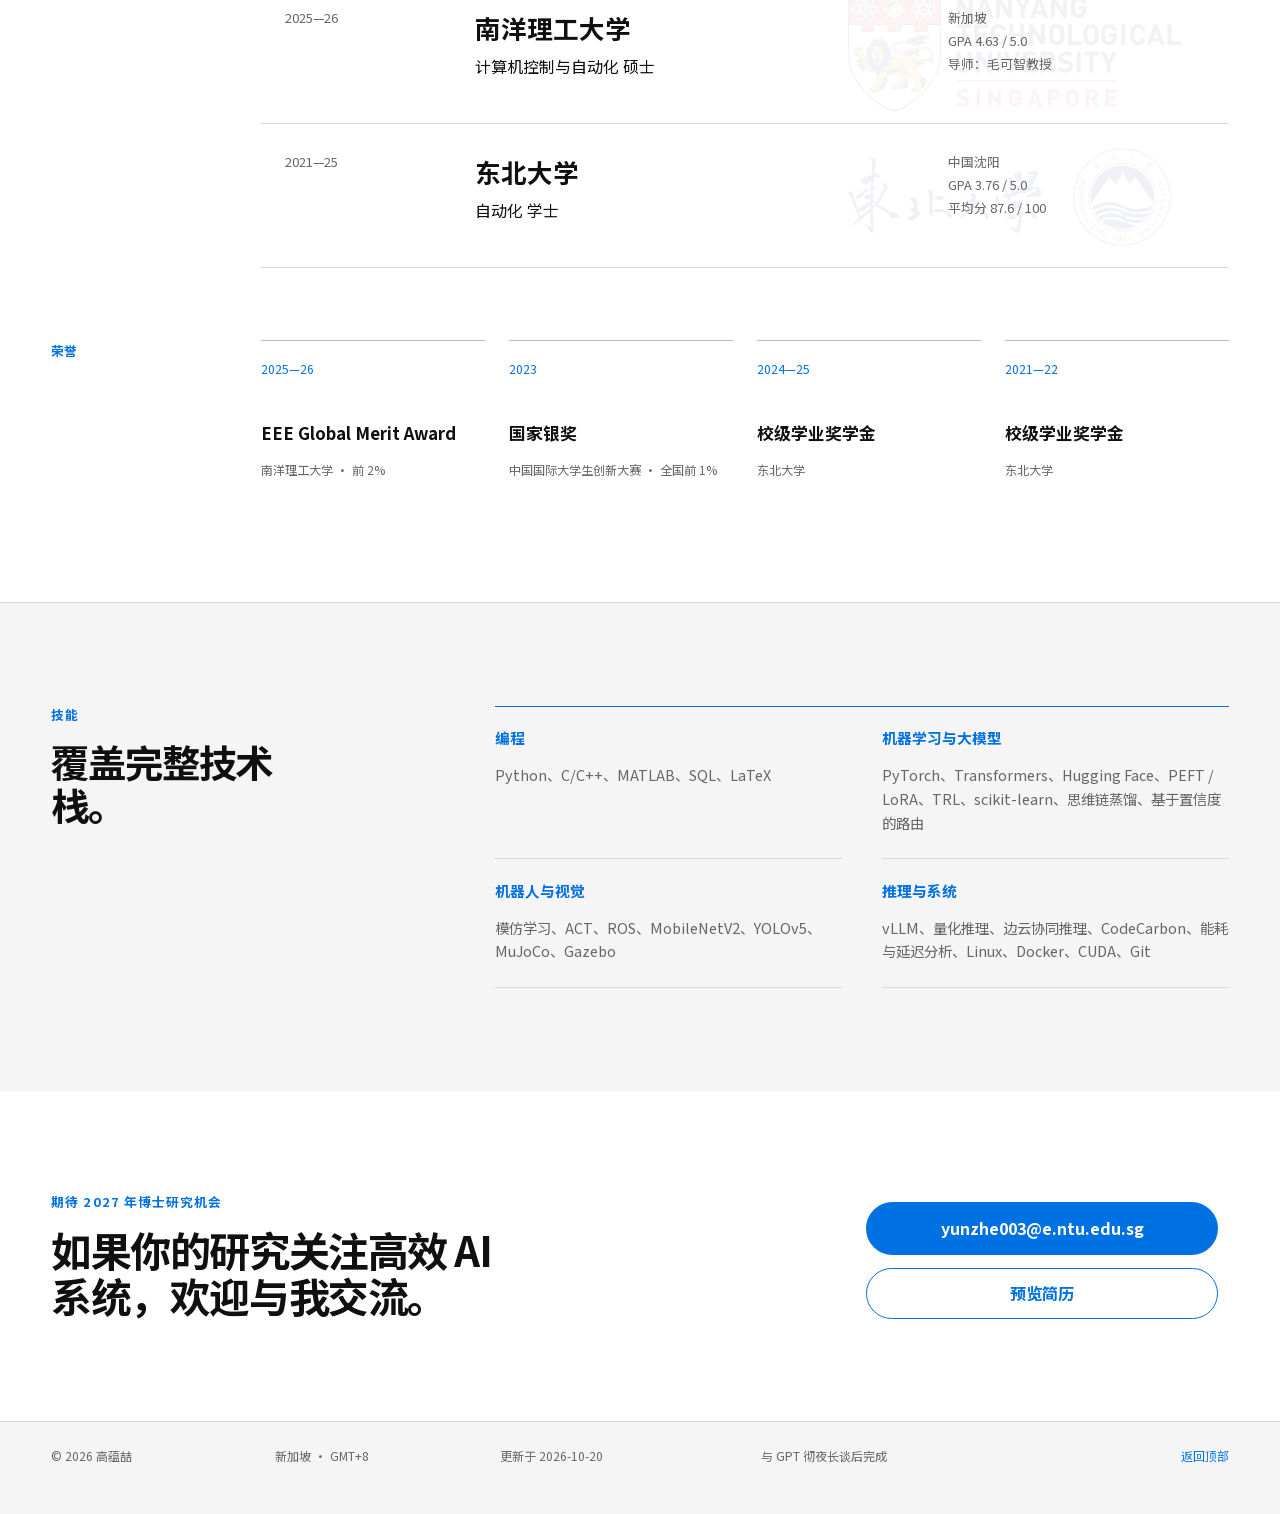
==== commit df97f97b: "Add files via upload" ====
--- a/cn.html
+++ b/cn.html
@@ -7,74 +7,76 @@
     <meta name="theme-color" content="#ffffff" />
     <title>高蕴喆 — 高效 AI 系统</title>
     <link rel="icon" href="./assets/favicon.svg?v=2" type="image/svg+xml" />
-    <link rel="stylesheet" href="./styles.css" />
-    <script src="./script.js" defer></script>
+    <link rel="preload" href="./assets/fonts/SourceHanSansSC-Subset.woff2" as="font" type="font/woff2" crossorigin />
+    <link rel="stylesheet" href="./styles.css?v=20261020-6" />
+    <script src="./script.js?v=20261020-3" defer></script>
   </head>
   <body>
     <a class="skip-link" href="#main">跳至主要内容</a>
     <header class="site-header"><div class="header-inner">
-      <a class="wordmark" href="#top" aria-label="高蕴喆，主页">高蕴喆</a>
+      <a class="wordmark" href="#top" aria-label="高蕴喆，主页"><span lang="zh-CN">高蕴喆</span> Gao Yunzhe</a>
       <nav class="site-nav" aria-label="主要导航"><a href="#research">研究</a><a href="#output">成果</a><a href="#profile">简介</a><a href="#contact">联系</a></nav>
-      <div class="header-actions"><button class="header-cv button-reset" type="button" data-open-cv>简历</button><a class="language-link" href="./index.html" lang="en">EN</a></div>
-    </div></header>
+      <div class="header-actions"><button class="header-cv button-reset" type="button" data-open-cv>简历</button><a class="language-link" href="./index.html" lang="en">EN</a><button class="menu-toggle button-reset" type="button" aria-expanded="false" aria-controls="mobile-nav-cn" aria-label="打开导航" data-open-label="打开导航" data-close-label="关闭导航"><span></span><span></span><span></span></button></div>
+    </div><nav class="mobile-nav" id="mobile-nav-cn" aria-label="手机导航" hidden><a href="#research">研究</a><a href="#output">成果</a><a href="#profile">简介</a><a href="#contact">联系</a></nav></header>
 
     <main id="main">
       <section class="hero" id="top" aria-labelledby="hero-title"><div class="shell hero-grid">
-        <div class="hero-copy"><p class="eyebrow"><span class="live-dot" aria-hidden="true"></span> AI 系统研究者 · 新加坡南洋理工大学</p><h1 id="hero-title">高效 AI，从端侧走向云端。</h1><p class="hero-intro">我是高蕴喆。我研究哪些任务适合在端侧完成、哪些需要云端模型，以及如何让两者在真实系统中可靠协同。</p><div class="button-row"><a class="button button-blue" href="#research">查看研究</a><button class="button button-quiet" type="button" data-open-cv>查看简历</button></div><p class="availability">正在寻求 2027 年博士研究机会 · 新加坡 GMT+8</p></div>
+        <div class="hero-copy"><p class="eyebrow"><span class="live-dot" aria-hidden="true"></span> AI systems researcher • NTU Singapore</p><h1 class="hero-name" id="hero-title">Gao Yunzhe</h1><p class="hero-name-cn" lang="zh-CN">高蕴喆</p><p class="hero-tagline">Efficient AI, from edge to cloud.</p><p class="hero-intro">我研究哪些任务适合在端侧完成、哪些需要云端模型，以及如何让两者在真实系统中可靠协同。</p><div class="button-row"><a class="button button-blue" href="#research">查看研究</a><button class="button button-quiet" type="button" data-open-cv>查看简历</button></div><p class="availability">正在寻求 2027 年博士研究机会 · 新加坡 GMT+8</p></div>
       </div></section>
 
       <section class="overview section-pad" id="research" aria-labelledby="research-title"><div class="shell">
         <header class="section-header"><div><p class="eyebrow">研究项目</p><h2 id="research-title">四个系统，一个问题。</h2></div><p>如何让智能系统用更少的计算完成更多工作，同时不牺牲可靠性？</p></header>
         <nav class="research-lineup" aria-label="浏览研究项目">
-          <a class="lineup-item" href="#green-edge"><span class="lineup-image"><img src="./assets/images/edge-tradeoff.png" alt="边云推理准确率与计算成本权衡曲线" /></span><span class="lineup-index">01 · 2025—至今</span><strong>Green-Edge-Cloud</strong><span>高效大模型推理</span></a>
-          <a class="lineup-item" href="#robotics"><span class="lineup-image"><img src="./assets/images/robot-insertion-002.jpg" alt="机器人将插头与插座对齐" /></span><span class="lineup-index">02 · 2024—25</span><strong>精细机器人操作</strong><span>模仿学习</span></a>
-          <a class="lineup-item" href="#applied-ai"><span class="lineup-image"><img src="./assets/images/coal-results.png" alt="煤灰成分预测结果图" /></span><span class="lineup-index">03 · 2024</span><strong>煤灰成分预测</strong><span>科学机器学习</span></a>
+          <a class="lineup-item" href="#green-edge"><span class="lineup-image"><img src="./assets/images/edge-tradeoff.png" alt="边云推理准确率与计算成本权衡曲线" loading="lazy" decoding="async" /></span><span class="lineup-index">01 · 2025—至今</span><strong>Green-Edge-Cloud</strong><span>高效大模型推理</span></a>
+          <a class="lineup-item" href="#robotics"><span class="lineup-image"><img src="./assets/images/robot-insertion-002.jpg" alt="机器人将插头与插座对齐" loading="lazy" decoding="async" /></span><span class="lineup-index">02 · 2024—25</span><strong>精细机器人操作</strong><span>模仿学习</span></a>
+          <a class="lineup-item" href="#applied-ai"><span class="lineup-image"><img src="./assets/images/coal-results.png" alt="煤灰成分预测结果图" loading="lazy" decoding="async" /></span><span class="lineup-index">03 · 2024</span><strong>煤灰成分预测</strong><span>科学机器学习</span></a>
           <a class="lineup-item" href="#applied-ai"><span class="lineup-image geometry" aria-hidden="true"><i></i><i></i><i></i></span><span class="lineup-index">04 · 2023</span><strong>数字孪生决策系统</strong><span>工业智能决策</span></a>
         </nav>
       </div></section>
 
       <section class="feature-dark section-pad" id="green-edge" aria-labelledby="green-title"><div class="shell">
-        <header class="feature-heading"><p class="eyebrow">重点研究 · NTU · 2025—至今</p><h2 id="green-title">不用额外路由器，也能完成路由。</h2><p>Green-Edge-Cloud 让端侧模型自己判断：当前问题可以本地回答，还是值得调用云端大模型。</p></header>
-        <div class="feature-grid"><div class="feature-copy"><p class="feature-lead">该框架直接把端侧模型经长度归一化的序列似然作为内在置信度信号，省去单独训练和运行路由模型的开销。</p><ul class="detail-list"><li><span>01</span><p>将 Qwen2.5-72B-Instruct 的路由导向思维链蒸馏至 Qwen2.5-1.5B-Instruct。</p></li><li><span>02</span><p>使用 vLLM 与 CodeCarbon 构建推理和能耗分析流程，并计入云端卸载期间的端侧空闲能耗。</p></li><li><span>03</span><p>论文已被 ICML 2026 高效与智能机器学习研讨会录用。</p></li></ul><div class="metric-pair"><p><strong>81.16%</strong><span>能耗降低</span></p><p><strong>5.6×</strong><span>推理加速</span></p></div></div>
+        <header class="feature-heading"><p class="eyebrow">重点研究 · NTU · 2025—至今</p><h2 id="green-title">不用额外路由器，也能完成路由。</h2><p>基于置信度校准的端云协同推理，让大模型推理更节能。</p></header>
+        <div class="feature-grid"><div class="feature-copy"><p class="feature-lead">Green-Edge-Cloud 让 1.5B 端侧模型利用自身置信度完成查询路由。面向路由的思维链蒸馏改善了置信度排序，使系统无需独立路由网络，也能将不确定的查询卸载至 72B 云端模型。</p><ul class="detail-list"><li><span>01</span><p>基于 Qwen2.5-72B-Instruct 与 Qwen2.5-1.5B-Instruct 开发面向路由的思维链蒸馏方法。</p></li><li><span>02</span><p>使用 vLLM 与 CodeCarbon 评估基于置信度的路由，并计入云端卸载期间的端侧空闲能耗。</p></li><li><span>03</span><p>通过独立校准、多随机种子评估、路由基线和量化实验扩展研究验证。</p></li><li><span>04</span><p>论文被 EIML@ICML 2026——第二届机器学习认知智能研讨会录用。</p></li></ul><div class="metric-pair"><p class="metric-improvement"><strong>70.5% <i aria-hidden="true">→</i> 79.8%</strong><span>GSM8K 混合系统准确率</span><small>原始学生 vs. 蒸馏学生<br />云端卸载率均为 15.2%</small></p><p><strong>15.2%</strong><span>云端卸载率</span><small>GSM8K 工作点</small></p><p><strong>83%</strong><span>能耗降低</span><small>相比纯云端</small></p><p><strong>5.6×</strong><span>推理加速</span><small>相比纯云端*</small></p></div><p class="metric-footnote">* 来自扩展评估；Workshop 论文未报告该速度指标。</p></div>
           <div class="feature-media">
-            <figure class="concept-figure edge-concept"><img src="./assets/images/hero-edge-cloud.png" alt="端侧设备连接云端基础设施的概念图；图片由 AI 生成" /><figcaption><span class="ai-label">图片由 AI 生成</span> 端云协同研究主题概念示意</figcaption></figure>
-            <figure class="feature-figure"><div class="figure-frame"><img src="./assets/images/edge-tradeoff.png" alt="不同边云路由策略的计算成本与准确率权衡曲线" /></div><figcaption><span>图 01</span> Green-Edge-Cloud 论文中的计算成本与准确率权衡。</figcaption></figure>
+            <figure class="concept-figure edge-concept architecture-figure"><img src="./assets/images/edge-cloud-architecture-cn.svg" alt="Green-Edge-Cloud 系统架构，展示离线思维链蒸馏与基于置信度阈值的在线路由" loading="lazy" decoding="async" /><figcaption>系统架构 · 离线思维链蒸馏与基于置信度的在线路由</figcaption></figure>
+            <figure class="feature-figure"><div class="figure-frame"><img src="./assets/images/edge-tradeoff.png" alt="GSM8K 上不同边云路由策略的准确率与云端卸载率权衡" loading="lazy" decoding="async" /></div><figcaption><strong>图 1.</strong> GSM8K 准确率—云端卸载率权衡；结果来自 EIML@ICML 2026。</figcaption></figure>
+            <a class="paper-link" href="./assets/papers/green-edge-cloud.pdf" target="_blank" rel="noreferrer">查看论文原文 · 英文</a>
           </div>
         </div>
       </div></section>
 
       <section class="robotics section-pad" id="robotics" aria-labelledby="robotics-title"><div class="shell">
         <header class="section-header section-header-wide"><div><p class="eyebrow">精细机器人操作 · 东北大学 · 2024—25</p><h2 id="robotics-title">从示范采集，到 60 Hz 实时控制。</h2></div><p>我搭建了完整的 Koch v1.1 主从遥操作系统，覆盖电机标定、示范采集、ACT 策略训练、视觉感知与实时部署。</p></header>
-        <figure class="concept-figure robot-concept"><img src="./assets/images/robotics-lab.png" alt="机械臂精细操作研究概念图；图片由 AI 生成" /><figcaption><span class="ai-label">图片由 AI 生成</span> 基于视觉的精细机器人操作概念示意</figcaption></figure>
+        <figure class="concept-figure robot-concept"><img src="./assets/images/robotics-lab.jpg" alt="机械臂精细操作研究概念图；图片由 AI 生成" loading="lazy" decoding="async" /><figcaption><span class="ai-label">图片由 AI 生成</span> 基于视觉的精细机器人操作概念示意</figcaption></figure>
         <div class="robot-summary"><p class="robot-lead">插头插接和传送带分拣两项任务，检验感知与控制能否在毫秒级时间内稳定协同。</p><div class="robot-facts"><p><strong>86%</strong><span>插头抓取成功率</span></p><p><strong>66%</strong><span>插接成功率</span></p><p><strong>89.3%</strong><span>分拣成功率</span></p><p><strong>14–15 ms</strong><span>YOLOv5 延迟</span></p></div></div>
-        <div class="sequence" aria-label="插头插接实验序列"><figure><img src="./assets/images/robot-insertion-000.jpg" alt="机器人接近插头" /><figcaption><span>01</span> 接近</figcaption></figure><figure><img src="./assets/images/robot-insertion-001.jpg" alt="机器人抓取插头" /><figcaption><span>02</span> 抓取</figcaption></figure><figure><img src="./assets/images/robot-insertion-002.jpg" alt="机器人对齐插头" /><figcaption><span>03</span> 对齐</figcaption></figure><figure><img src="./assets/images/robot-insertion-003.jpg" alt="机器人完成插接" /><figcaption><span>04</span> 插接</figcaption></figure></div>
-        <p class="implementation-note">MobileNetV2 将插接任务延迟从 20 ms 降至 16 ms，并支持 60 Hz 控制；YOLOv5 异步分割用于传送带分拣。</p>
+        <div class="sequence" aria-label="插头插接实验序列"><figure><img src="./assets/images/robot-insertion-000.jpg" alt="机器人接近插头" loading="lazy" decoding="async" /><figcaption><span>01</span> 接近</figcaption></figure><figure><img src="./assets/images/robot-insertion-001.jpg" alt="机器人抓取插头" loading="lazy" decoding="async" /><figcaption><span>02</span> 抓取</figcaption></figure><figure><img src="./assets/images/robot-insertion-002.jpg" alt="机器人对齐插头" loading="lazy" decoding="async" /><figcaption><span>03</span> 对齐</figcaption></figure><figure><img src="./assets/images/robot-insertion-003.jpg" alt="机器人完成插接" loading="lazy" decoding="async" /><figcaption><span>04</span> 插接</figcaption></figure></div>
+        <div class="implementation-row"><p class="implementation-note">MobileNetV2 将插接任务延迟从 20 ms 降至 16 ms，并支持 60 Hz 控制；YOLOv5 异步分割用于传送带分拣。</p><a class="paper-link" href="./assets/papers/robot-manipulation-imitation-learning.pdf" target="_blank" rel="noreferrer">查看研究论文原文 · 中文</a></div>
       </div></section>
 
       <section class="applied section-pad" id="applied-ai" aria-labelledby="applied-title"><div class="shell">
         <header class="section-header"><div><p class="eyebrow">应用智能</p><h2 id="applied-title">让模型扎根于真实物理系统。</h2></div><p>早期研究把光谱传感、工业过程数据和机器学习连接起来，转化为操作人员可以使用的决策信息。</p></header>
-        <div class="applied-grid"><article class="application-card application-card-figure"><div class="card-copy"><p class="eyebrow">科学机器学习 · 2024</p><h3>煤灰成分预测</h3><p>利用近红外可见光谱与 PSO-ELM 预测煤灰成分，达到 <strong>R² = 0.98</strong>、<strong>RMSE = 0.79</strong>，本人以第一作者发表。</p></div><figure><img src="./assets/images/coal-results.png" alt="煤灰成分回归与预测对比结果" /><figcaption>预测与回归结果</figcaption></figure></article>
+        <div class="applied-grid"><article class="application-card application-card-figure"><div class="card-copy"><p class="eyebrow">科学机器学习 · 2024</p><h3>煤灰成分预测</h3><p>利用近红外可见光谱与 PSO-ELM 预测煤灰成分，达到 <strong>R² = 0.98</strong>、<strong>RMSE = 0.79</strong>，本人以第一作者发表。</p></div><figure><img src="./assets/images/coal-results.png" alt="煤灰成分回归与预测对比结果" loading="lazy" decoding="async" /><figcaption>预测与回归结果</figcaption></figure></article>
           <article class="application-card application-card-blue"><div class="card-copy"><p class="eyebrow">数字孪生 · 2023</p><h3>从历史异常模式中辅助工业决策。</h3><p>ECAS 使用基于相关性的检索方法，将选矿设备当前状态与历史异常运行模式进行匹配。</p></div><div class="digital-twin-visual" aria-hidden="true"><span>设备状态</span><i></i><span>模式检索</span><i></i><span>操作洞察</span></div><p class="card-foot">中国软件著作权 · 国家银奖 · 东北大学特等奖</p></article></div>
       </div></section>
 
       <section class="output section-pad" id="output" aria-labelledby="output-title"><div class="shell">
         <header class="section-header"><div><p class="eyebrow">研究成果</p><h2 id="output-title">论文、知识产权与认可。</h2></div><p>来自系统研究与应用创新的同行评审成果、软件知识产权和竞赛奖项。</p></header>
-        <div class="output-layout"><h3>论文</h3><div class="record-list"><article class="record"><p class="record-year">2026</p><div><p class="record-status">已录用 · ICML 2026 Workshop（EIML）</p><h4>Green-Edge-Cloud: Routing without Routers via Confidence Calibration</h4><p><strong>Y. Gao</strong>, Z. Feng, K. Mao</p></div></article><article class="record"><p class="record-year">2024</p><div><p class="record-status">核心期刊 · 《控制工程》</p><h4>基于近红外可见光谱与 PSO-ELM 的煤灰成分预测</h4><p><strong>Y. Gao</strong>, J. Zou, D. Xiao</p></div></article></div>
+        <div class="output-layout"><h3>论文</h3><div class="record-list"><article class="record"><p class="record-year">2026</p><div><p class="record-status">已录用 · ICML 2026 Workshop（EIML）</p><h4>Green-Edge-Cloud: Routing without Routers via Confidence Calibration</h4><p><strong>Y. Gao</strong>, Z. Feng, K. Mao</p><a class="paper-link" href="./assets/papers/green-edge-cloud.pdf" target="_blank" rel="noreferrer">查看论文原文 · 英文</a></div></article><article class="record"><p class="record-year">2024</p><div><p class="record-status">核心期刊 · 《控制工程》</p><h4>基于近红外可见光谱与 PSO-ELM 的煤灰成分预测</h4><p><strong>Y. Gao</strong>, J. Zou, D. Xiao</p></div></article></div>
           <h3>知识产权</h3><div class="record-list"><article class="record"><p class="record-year">2023</p><div><p class="record-status">中国计算机软件著作权 · 2023SR1469715</p><h4>选矿设备异常模式检索及指标相关性分析系统（ECAS）V1.0</h4><p>K. Zhang，<strong>Y. Gao</strong>（第二作者）</p></div></article><article class="record"><p class="record-year">2023</p><div><p class="record-status">中国计算机软件著作权 · 2023SR1421636</p><h4>智慧场馆资源配置及安防运行可视化分析软件（IVVAS）V1.0</h4><p>K. Zhang，P. Zhu，<strong>Y. Gao</strong>（第三作者）</p></div></article></div></div>
       </div></section>
 
       <section class="profile section-pad" id="profile" aria-labelledby="profile-title"><div class="shell">
         <header class="profile-intro"><p class="eyebrow">个人简介</p><h2 id="profile-title">从模型到机器，构建真正可用的智能。</h2><p>我的研究聚焦轻量化模型部署、高效多模态 AI 与可靠的边云协同。硕士论文方向为轻量级大语言模型的设计，以及面向高效本地推理的部署。</p></header>
-        <div class="education-block"><h3>教育经历</h3><div class="education-list"><article><p class="education-date">2025—26</p><div><h4>南洋理工大学</h4><p>计算机控制与自动化 硕士</p></div><div class="education-meta"><p>新加坡</p><p>GPA 4.63 / 5.0</p><p>导师：毛克志教授</p></div></article><article><p class="education-date">2021—25</p><div><h4>东北大学</h4><p>自动化 学士</p></div><div class="education-meta"><p>中国沈阳</p><p>GPA 3.76 / 5.0</p><p>平均分 87.6 / 100</p></div></article></div></div>
+        <div class="education-block"><h3>教育经历</h3><div class="education-list"><article><img class="school-watermark school-watermark-ntu" src="./assets/images/ntu-logo.png" alt="" aria-hidden="true" loading="lazy" decoding="async" /><p class="education-date">2025—26</p><div><h4>南洋理工大学</h4><p>计算机控制与自动化 硕士</p></div><div class="education-meta"><p>新加坡</p><p>GPA 4.63 / 5.0</p><p>导师：毛可智教授</p></div></article><article><span class="school-watermark school-watermark-neu" aria-hidden="true"><img src="./assets/images/neu-wordmark.png" alt="" loading="lazy" decoding="async" /><img src="./assets/images/neu-logo.png" alt="" loading="lazy" decoding="async" /></span><p class="education-date">2021—25</p><div><h4>东北大学</h4><p>自动化 学士</p></div><div class="education-meta"><p>中国沈阳</p><p>GPA 3.76 / 5.0</p><p>平均分 87.6 / 100</p></div></article></div></div>
         <div class="recognition-block"><h3>荣誉</h3><div class="award-grid"><article><p>2025—26</p><h4>EEE Global Merit Award</h4><span>南洋理工大学 · 前 2%</span></article><article><p>2023</p><h4>国家银奖</h4><span>中国国际大学生创新大赛 · 全国前 1%</span></article><article><p>2024—25</p><h4>校级学业奖学金</h4><span>东北大学</span></article><article><p>2021—22</p><h4>校级学业奖学金</h4><span>东北大学</span></article></div></div>
       </div></section>
 
       <section class="toolkit" aria-labelledby="toolkit-title"><div class="shell toolkit-grid"><div><p class="eyebrow">技能</p><h2 id="toolkit-title">覆盖完整技术栈。</h2></div><div class="tool-list"><article><h3>编程</h3><p>Python、C/C++、MATLAB、SQL、LaTeX</p></article><article><h3>机器学习与大模型</h3><p>PyTorch、Transformers、Hugging Face、PEFT / LoRA、TRL、scikit-learn、思维链蒸馏、基于置信度的路由</p></article><article><h3>机器人与视觉</h3><p>模仿学习、ACT、ROS、MobileNetV2、YOLOv5、MuJoCo、Gazebo</p></article><article><h3>推理与系统</h3><p>vLLM、量化推理、边云协同推理、CodeCarbon、能耗与延迟分析、Linux、Docker、CUDA、Git</p></article></div></div></section>
 
-      <section class="contact section-pad" id="contact" aria-labelledby="contact-title"><div class="shell contact-grid"><div><p class="eyebrow">期待 2027 年博士研究机会</p><h2 id="contact-title">如果你的研究关注高效 AI 系统，欢迎与我交流。</h2></div><div class="contact-links"><a class="button button-white" href="mailto:yunzhe003@e.ntu.edu.sg">yunzhe003@e.ntu.edu.sg</a><button class="contact-text button-reset" type="button" data-open-cv>预览简历</button><a class="contact-text" href="https://yunzhegao.github.io/cn.html" target="_blank" rel="noreferrer noopener">yunzhegao.github.io</a></div></div></section>
+      <section class="contact section-pad" id="contact" aria-labelledby="contact-title"><div class="shell contact-grid"><div><p class="eyebrow">期待 2027 年博士研究机会</p><h2 id="contact-title">如果你的研究关注高效 AI 系统，欢迎与我交流。</h2></div><div class="contact-links"><a class="button button-white" href="mailto:yunzhe003@e.ntu.edu.sg">yunzhe003@e.ntu.edu.sg</a><button class="button button-quiet" type="button" data-open-cv>预览简历</button></div></div></section>
     </main>
 
-    <footer class="site-footer"><div class="shell footer-grid"><p>© <span data-current-year></span> 高蕴喆</p><p>新加坡 · GMT+8</p><p>更新于 2026-10-20</p><a href="#top">返回顶部</a></div></footer>
-    <dialog class="cv-dialog" data-cv-dialog aria-labelledby="cv-dialog-title"><div class="dialog-header"><p id="cv-dialog-title"><strong>个人简历</strong> · PDF</p><button class="dialog-close" type="button" data-close-cv>关闭 ×</button></div><iframe src="./CV_Gao_Yunzhe_NTU.pdf" title="高蕴喆个人简历"></iframe><a class="dialog-download" href="./CV_Gao_Yunzhe_NTU.pdf" download>下载 PDF</a></dialog>
+    <footer class="site-footer"><div class="shell footer-grid"><p>© <span data-current-year></span> 高蕴喆</p><p>新加坡 · GMT+8</p><p>更新于 2026-10-20</p><p class="footer-gpt">与 GPT 彻夜长谈后完成</p><a href="#top">返回顶部</a></div></footer>
+    <dialog class="cv-dialog" data-cv-dialog aria-labelledby="cv-dialog-title"><div class="dialog-header"><p id="cv-dialog-title"><strong>个人简历</strong> · PDF</p><button class="dialog-close" type="button" data-close-cv>关闭 ×</button></div><iframe src="./CV_Gao_Yunzhe_NTU.pdf" title="高蕴喆个人简历" loading="lazy"></iframe><a class="dialog-download" href="./CV_Gao_Yunzhe_NTU.pdf" download>下载 PDF</a></dialog>
   </body>
 </html>
--- a/styles.css
+++ b/styles.css
@@ -1,6 +1,6 @@
 @font-face {
   font-family: "Source Han Sans Local";
-  src: url("./assets/fonts/SourceHanSansSC-VF.woff2") format("woff2");
+  src: url("./assets/fonts/SourceHanSansSC-Subset.woff2") format("woff2");
   font-style: normal;
   font-weight: 200 900;
   font-display: swap;
@@ -28,14 +28,14 @@
   margin: 0;
   background: var(--white);
   color: var(--ink);
-  font-family: "Source Han Sans Local", "Source Han Sans SC", "Noto Sans SC", Arial, sans-serif;
+  font-family: "Source Han Sans Local", "Source Han Sans SC", "Noto Sans SC", sans-serif;
   font-size: 1rem;
   font-weight: 400;
   line-height: 1.65;
   text-align: left;
   text-rendering: optimizeLegibility;
 }
-body, button, input, textarea, select { font-family: "Source Han Sans Local", "Source Han Sans SC", "Noto Sans SC", Arial, sans-serif; }
+body, button, input, textarea, select { font-family: "Source Han Sans Local", "Source Han Sans SC", "Noto Sans SC", sans-serif; }
 h1, h2, h3, h4, p, figure, ul { margin-top: 0; }
 h1, h2, h3, h4, strong { font-weight: 700; }
 img { display: block; max-width: 100%; }
@@ -53,23 +53,32 @@
 
 .site-header { position: sticky; z-index: 50; top: 0; border-bottom: 1px solid rgba(0, 0, 0, 0.07); background: rgba(255, 255, 255, 0.78); backdrop-filter: saturate(180%) blur(22px); }
 .header-inner { display: grid; grid-template-columns: minmax(9rem, 1fr) auto minmax(9rem, 1fr); align-items: center; width: min(100%, var(--shell)); min-height: 4.2rem; margin: auto; padding-inline: var(--page-x); }
-.wordmark { width: fit-content; color: #000000; font-weight: 700; letter-spacing: -0.035em; }
+.wordmark { width: fit-content; color: #000000; font-size: 1.05rem; font-weight: 700; letter-spacing: -0.035em; white-space: nowrap; }
 .site-nav { display: flex; gap: clamp(1.2rem, 3vw, 3rem); }
 .site-nav a, .header-actions { font-size: 0.84rem; }
 .site-nav a, .header-cv { color: #000000; }
 .wordmark:hover, .site-nav a:hover, .language-link:hover, .header-cv:hover { color: #4a4a4a; }
 .header-actions { display: flex; justify-self: end; align-items: center; gap: 1.25rem; font-weight: 700; }
 .language-link { color: #000000; }
+.menu-toggle, .mobile-nav { display: none; }
+.menu-toggle { width: 1.9rem; height: 1.9rem; place-content: center; gap: 0.25rem; }
+.menu-toggle span { display: block; width: 1.15rem; height: 1.5px; background: #000000; transition: transform 180ms ease, opacity 180ms ease; }
+.menu-toggle[aria-expanded="true"] span:first-child { transform: translateY(0.35rem) rotate(45deg); }
+.menu-toggle[aria-expanded="true"] span:nth-child(2) { opacity: 0; }
+.menu-toggle[aria-expanded="true"] span:last-child { transform: translateY(-0.35rem) rotate(-45deg); }
 
 .hero { background: var(--white); }
-.hero-grid { padding-block: clamp(6rem, 11vw, 10rem); }
+.hero-grid { padding-block: clamp(5.5rem, 9vw, 8rem); }
 .hero-copy { max-width: 62rem; margin-inline: auto; text-align: center; }
+.hero .eyebrow { margin-bottom: 2.3rem; }
 .live-dot { display: inline-block; width: 0.52rem; height: 0.52rem; margin-right: 0.4rem; border-radius: 50%; background: var(--blue); animation: live-pulse 3.2s ease-in-out infinite; }
 @keyframes live-pulse {
   0%, 100% { opacity: 0.5; box-shadow: 0 0 0 4px rgba(0, 113, 227, 0.08); }
   50% { opacity: 1; box-shadow: 0 0 0 7px rgba(0, 113, 227, 0.18); }
 }
-.hero h1 { max-width: 14ch; margin: 0 auto 1.75rem; font-size: clamp(3rem, 5.2vw, 5rem); letter-spacing: -0.045em; line-height: 1.06; }
+.hero h1 { max-width: none; margin: 0 auto; font-size: clamp(3.6rem, 6.2vw, 5.7rem); letter-spacing: -0.055em; line-height: 0.98; }
+.hero-name-cn { margin: 0.8rem auto 0; color: var(--ink); font-size: clamp(2.8rem, 4.2vw, 4rem); font-weight: 700; letter-spacing: 0.055em; line-height: 1.08; }
+.hero-tagline { margin: 2.3rem auto 0.9rem; color: var(--ink); font-size: clamp(1.45rem, 2.25vw, 2rem); font-weight: 700; letter-spacing: -0.035em; line-height: 1.2; }
 .hero-intro { max-width: 47rem; margin: 0 auto 2rem; color: #3a3a3a; font-size: clamp(1.02rem, 1.35vw, 1.25rem); line-height: 1.6; }
 .button-row { display: flex; flex-wrap: wrap; justify-content: center; gap: 0.75rem; }
 .button { display: inline-flex; align-items: center; justify-content: center; min-height: 3.1rem; padding: 0.78rem 1.25rem; border: 1px solid transparent; border-radius: 999px; font-weight: 700; cursor: pointer; transition: background-color 160ms ease, color 160ms ease, border-color 160ms ease; }
@@ -77,11 +86,12 @@
 .button-blue:hover { background: var(--blue-dark); color: var(--white); }
 .button-quiet { border-color: var(--blue); background: transparent; color: var(--blue); }
 .button-quiet:hover { border-color: var(--blue-dark); background: var(--blue-dark); color: var(--white); }
-.availability { margin: 1.65rem 0 0; color: var(--muted); font-size: 0.84rem; }
+.availability { margin: 1.65rem 0 0; color: var(--muted); font-size: 0.95rem; }
 
 .overview { background: var(--canvas); }
 .section-header { display: grid; grid-template-columns: minmax(0, 2fr) minmax(16rem, 0.8fr); gap: 3rem; align-items: end; margin-bottom: clamp(3rem, 6vw, 5rem); }
-.section-header h2, .profile-intro h2 { max-width: 14ch; margin: 0; font-size: clamp(2.35rem, 4.2vw, 4rem); letter-spacing: -0.04em; line-height: 1.08; }
+.section-header h2, .profile-intro h2 { max-width: 16ch; margin: 0; font-size: clamp(2rem, 3.2vw, 3rem); letter-spacing: -0.035em; line-height: 1.1; }
+.section-header h2 { max-width: none; }
 .section-header > p { max-width: 29rem; margin: 0; color: var(--muted); font-size: 1rem; }
 .research-lineup { display: grid; grid-template-columns: repeat(4, minmax(0, 1fr)); gap: 1rem; }
 .lineup-item { min-width: 0; padding-bottom: 1.2rem; border-bottom: 1px solid #bbbbbb; transition: border-color 180ms ease; }
@@ -108,25 +118,32 @@
 .feature-dark .eyebrow { color: var(--muted); }
 .feature-heading { display: grid; grid-template-columns: repeat(12, minmax(0, 1fr)); margin-bottom: clamp(4rem, 7vw, 7rem); }
 .feature-heading .eyebrow { grid-column: 1 / 13; }
-.feature-heading h2 { grid-column: 1 / 8; margin-bottom: 1.5rem; font-size: clamp(2.7rem, 4.6vw, 4rem); letter-spacing: -0.04em; line-height: 1.08; }
+.feature-heading h2 { grid-column: 1 / 8; margin-bottom: 1.5rem; font-size: clamp(2.1rem, 3.4vw, 3.2rem); letter-spacing: -0.035em; line-height: 1.1; }
 .feature-heading > p:last-child { grid-column: 8 / 13; margin: 0; color: var(--muted); font-size: clamp(1.02rem, 1.45vw, 1.3rem); line-height: 1.6; }
 .feature-grid { display: grid; grid-template-columns: repeat(12, minmax(0, 1fr)); gap: clamp(2rem, 5vw, 5rem); align-items: start; }
 .feature-copy { grid-column: 1 / 6; }
-.feature-lead { margin-bottom: 2rem; color: #333333; font-size: clamp(1.18rem, 1.75vw, 1.5rem); line-height: 1.55; }
+.feature-lead, .robot-lead { color: #333333; font-size: clamp(1.08rem, 1.55vw, 1.35rem); font-weight: 400; letter-spacing: normal; line-height: 1.58; }
+.feature-lead { margin-bottom: 2rem; }
 .detail-list { margin: 0; padding: 0; list-style: none; }
 .detail-list li { display: grid; grid-template-columns: 2.3rem 1fr; gap: 0.8rem; padding: 1rem 0; border-top: 1px solid var(--line); }
 .detail-list li span { color: var(--muted); font-size: 0.76rem; }
 .detail-list li p { margin: 0; color: var(--muted); }
 .metric-pair { display: grid; grid-template-columns: repeat(2, 1fr); gap: 0.8rem; margin-top: 1.7rem; }
-.metric-pair p { margin: 0; padding: 1.2rem; border: 1px solid var(--line); border-radius: 0.75rem; background: var(--canvas); }
+.metric-pair p { display: flex; min-height: 7.6rem; flex-direction: column; justify-content: center; margin: 0; padding: 1.2rem; border: 1px solid var(--line); border-radius: 0.75rem; background: var(--canvas); }
 .metric-pair strong { display: block; color: var(--blue); font-size: clamp(2rem, 4vw, 3.5rem); letter-spacing: -0.05em; line-height: 1; }
-.metric-pair span { color: var(--muted); font-size: 0.8rem; }
+.metric-pair span { margin-top: 0.55rem; color: var(--muted); font-size: 0.8rem; }
+.metric-improvement strong { font-size: clamp(1.45rem, 2.25vw, 2rem); letter-spacing: -0.045em; white-space: nowrap; }
+.metric-improvement strong i { color: var(--ink); font-style: normal; font-weight: 400; }
+.metric-pair small { margin-top: 0.18rem; color: #777777; font-size: 0.68rem; line-height: 1.35; }
+.metric-footnote { margin: 0.7rem 0 0; color: #777777; font-size: 0.68rem; line-height: 1.45; }
 .feature-media { grid-column: 6 / 13; display: grid; gap: 2rem; }
 .feature-figure { margin: 0; }
 .figure-frame { display: grid; place-items: center; min-height: 27rem; padding: clamp(1.2rem, 3vw, 3.2rem); border: 1px solid var(--line); border-radius: var(--radius-lg); background: var(--white); }
 .figure-frame img { width: 100%; }
-.feature-figure figcaption { display: flex; gap: 2rem; margin-top: 1rem; color: var(--muted); font-size: 0.8rem; }
-.feature-figure figcaption span { color: var(--blue); font-weight: 700; }
+.feature-figure figcaption { margin-top: 1rem; color: var(--muted); font-size: 0.8rem; line-height: 1.5; }
+.feature-figure figcaption strong { color: var(--blue); font-weight: 700; }
+.paper-link { display: inline-flex; width: fit-content; margin-top: 0.8rem; border-bottom: 1px solid currentColor; color: var(--blue); font-size: 0.84rem; font-weight: 700; line-height: 1.5; }
+.paper-link:hover { color: var(--blue-dark); }
 
 .robotics { background: var(--canvas); }
 .section-header-wide h2 { max-width: 14ch; }
@@ -134,10 +151,11 @@
 .concept-figure img { width: 100%; height: clamp(11rem, 22vw, 17rem); object-fit: cover; filter: saturate(0.32) contrast(1.02); }
 .concept-figure figcaption { display: flex; flex-wrap: wrap; gap: 0.55rem; align-items: center; margin: 0; padding: 0.75rem 0.9rem; color: var(--muted); font-size: 0.78rem; }
 .ai-label { padding: 0.18rem 0.42rem; border: 1px solid #b8b8b8; border-radius: 999px; color: #5f5f63; font-size: 0.66rem; font-weight: 700; letter-spacing: 0.05em; text-transform: uppercase; }
-.edge-concept { width: min(100%, 35rem); justify-self: end; }
+.edge-concept { width: 100%; justify-self: end; }
+.architecture-figure img { height: auto; aspect-ratio: 1200 / 640; object-fit: contain; background: #f5f5f7; filter: none; }
 .robot-concept { width: min(100%, 50rem); margin-inline: auto; }
 .robot-summary { display: grid; grid-template-columns: 1fr 1.55fr; gap: 3rem; margin: clamp(2.5rem, 5vw, 4.5rem) 0 2.5rem; }
-.robot-lead { max-width: 30rem; margin: 0; font-size: clamp(1.35rem, 2.3vw, 2.2rem); letter-spacing: -0.025em; line-height: 1.25; }
+.robot-lead { max-width: 34rem; margin: 0; }
 .robot-facts { display: grid; grid-template-columns: repeat(4, minmax(0, 1fr)); border-top: 1px solid var(--line); }
 .robot-facts p { margin: 0; padding: 1rem 0.7rem 1rem 0; }
 .robot-facts strong { display: block; margin-bottom: 0.45rem; color: var(--blue); font-size: clamp(1.45rem, 2.5vw, 2.35rem); letter-spacing: -0.045em; line-height: 1; }
@@ -148,14 +166,16 @@
 .sequence figure:hover img { filter: grayscale(0.15); }
 .sequence figcaption { display: flex; justify-content: space-between; margin: 0; padding: 0.8rem 0.9rem; font-size: 0.78rem; }
 .sequence figcaption span { color: var(--blue); }
-.implementation-note { max-width: 52rem; margin: 1.5rem 0 0 auto; color: var(--muted); }
+.implementation-row { display: flex; flex-wrap: wrap; justify-content: flex-end; gap: 1rem 2rem; margin-top: 1.5rem; }
+.implementation-note { max-width: 52rem; margin: 0; color: var(--muted); }
+.implementation-row .paper-link { margin-top: 0; }
 
 .applied { background: var(--white); }
 .applied > .shell > .section-header .eyebrow, .application-card .eyebrow { color: var(--blue); }
 .applied-grid { display: grid; grid-template-columns: repeat(2, minmax(0, 1fr)); gap: 1.25rem; align-items: start; }
 .application-card { display: flex; flex-direction: column; overflow: hidden; border: 1px solid var(--line); border-radius: var(--radius-lg); }
 .card-copy { padding: clamp(1.5rem, 3vw, 2.4rem); }
-.card-copy h3 { max-width: 16ch; margin-bottom: 1rem; font-size: clamp(1.8rem, 2.5vw, 2.55rem); letter-spacing: -0.035em; line-height: 1.1; }
+.card-copy h3 { max-width: 18ch; margin-bottom: 1rem; font-size: clamp(1.6rem, 2.2vw, 2.25rem); letter-spacing: -0.03em; line-height: 1.12; }
 .card-copy > p:last-child { max-width: 36rem; margin: 0; }
 .card-copy > p:last-child strong { color: var(--blue); }
 .application-card-figure { background: var(--white); }
@@ -180,16 +200,23 @@
 .record h4 { max-width: 50rem; margin-bottom: 0.65rem; font-size: clamp(1.25rem, 2vw, 1.9rem); letter-spacing: -0.025em; line-height: 1.22; }
 .record div > p:last-child { margin: 0; color: var(--muted); }
 .record strong { color: var(--blue); }
+.record .paper-link { margin-top: 0.75rem; }
 
 .profile { background: var(--white); }
-.profile-intro { display: grid; grid-template-columns: repeat(12, minmax(0, 1fr)); gap: 1rem; margin-bottom: clamp(5rem, 9vw, 8rem); }
+.profile-intro { display: grid; grid-template-columns: repeat(12, minmax(0, 1fr)); gap: 1rem; margin-bottom: clamp(3rem, 6vw, 5rem); }
 .profile-intro .eyebrow { grid-column: 1 / 13; }
 .profile-intro h2 { grid-column: 1 / 8; }
 .profile-intro > p:last-child { grid-column: 9 / 13; align-self: end; margin: 0; color: var(--muted); }
 .education-block, .recognition-block { display: grid; grid-template-columns: 2fr 10fr; gap: 1rem; margin-top: 4.5rem; }
 .education-block > h3, .recognition-block > h3 { margin: 0; color: var(--blue); font-size: 0.8rem; }
 .education-list { border-top: 1px solid var(--blue); }
-.education-list article { display: grid; grid-template-columns: 1.3fr 3.5fr 2fr; gap: 1.5rem; padding: 1.3rem 0 1.8rem; border-bottom: 1px solid var(--line); }
+.education-list article { position: relative; isolation: isolate; display: grid; overflow: hidden; grid-template-columns: 1.3fr 3.5fr 2fr; gap: 1.5rem; min-height: 9rem; padding: 1.7rem 1.5rem 2rem; border-bottom: 1px solid var(--line); }
+.education-list article > :not(.school-watermark) { position: relative; z-index: 1; }
+.school-watermark { position: absolute; z-index: 0; top: 50%; right: 1.5rem; max-width: none; opacity: 0.055; transform: translateY(-50%); pointer-events: none; user-select: none; }
+.school-watermark-ntu { right: 3rem; width: clamp(18rem, 26vw, 24rem); }
+.school-watermark-neu { display: flex; right: 3rem; align-items: center; justify-content: space-between; width: clamp(18rem, 26vw, 24rem); opacity: 0.07; }
+.school-watermark-neu img:first-child { width: 58%; }
+.school-watermark-neu img:last-child { width: 35%; }
 .education-date, .education-meta { color: var(--muted); font-size: 0.8rem; }
 .education-list h4 { margin-bottom: 0.2rem; font-size: clamp(1.15rem, 2vw, 1.75rem); }
 .education-list article p { margin-bottom: 0.1rem; }
@@ -202,7 +229,7 @@
 .toolkit { padding-block: clamp(4.5rem, 8vw, 7rem); border-top: 1px solid var(--line); background: var(--canvas); }
 .toolkit .eyebrow { color: var(--blue); }
 .toolkit-grid { display: grid; grid-template-columns: 4fr 8fr; gap: clamp(2rem, 6vw, 6rem); }
-.toolkit h2 { max-width: 10ch; margin: 0; font-size: clamp(2.2rem, 3.7vw, 3.5rem); letter-spacing: -0.035em; line-height: 1.1; }
+.toolkit h2 { max-width: 12ch; margin: 0; font-size: clamp(1.9rem, 3vw, 2.8rem); letter-spacing: -0.03em; line-height: 1.12; }
 .tool-list { display: grid; grid-template-columns: repeat(2, minmax(0, 1fr)); gap: 0 2.5rem; border-top: 1px solid var(--blue); }
 .tool-list article { padding: 1.2rem 0 1.5rem; border-bottom: 1px solid var(--line); }
 .tool-list h3 { margin-bottom: 0.8rem; color: var(--blue); font-size: 0.92rem; }
@@ -211,15 +238,16 @@
 .contact { background: var(--white); color: var(--ink); }
 .contact-grid { position: relative; display: grid; grid-template-columns: 8fr 4fr; gap: clamp(3rem, 7vw, 7rem); align-items: end; }
 .contact .eyebrow { color: var(--blue); }
-.contact h2 { max-width: 17ch; margin: 0; font-size: clamp(2.6rem, 4vw, 3.6rem); letter-spacing: -0.04em; line-height: 1.1; }
-.contact-links { display: flex; flex-direction: column; align-items: flex-start; gap: 1.2rem; }
+.contact h2 { max-width: 19ch; margin: 0; font-size: clamp(2.05rem, 3.2vw, 3rem); letter-spacing: -0.035em; line-height: 1.12; }
+.contact-links { display: flex; width: min(100%, 22rem); flex-direction: column; align-items: stretch; gap: 0.8rem; }
+.contact-links .button { width: 100%; }
 .button-white { background: var(--blue); color: var(--white); }
 .button-white:hover { background: var(--blue-dark); color: var(--white); }
 .contact-text { color: var(--blue); font-size: 0.86rem; }
 .contact-text:hover { color: var(--blue-dark); }
 
 .site-footer { border-top: 1px solid var(--line); background: var(--canvas); color: var(--muted); }
-.footer-grid { display: grid; grid-template-columns: repeat(4, 1fr); padding-block: 1.5rem 3rem; font-size: 0.75rem; }
+.footer-grid { display: grid; grid-template-columns: 0.85fr 0.85fr 1fr 1.65fr auto; gap: 1rem; padding-block: 1.5rem 3rem; font-size: 0.75rem; }
 .footer-grid p { margin: 0; }
 .footer-grid a { justify-self: end; color: var(--blue); }
 .footer-grid a:hover { color: var(--blue-dark); }
@@ -242,17 +270,33 @@
   .robot-summary { grid-template-columns: 1fr; }
 }
 
+@media (min-width: 761px) {
+  .section-header h2 { white-space: nowrap; }
+}
+
+@media (min-width: 1000px) {
+  .hero h1 { white-space: nowrap; }
+}
+
 @media (max-width: 760px) {
   :root { --page-x: 1.1rem; }
   body { font-size: 0.9rem; }
   .header-inner { grid-template-columns: 1fr auto; }
   .site-nav { display: none; }
-  .hero-grid { padding-block: 5rem 6rem; }
-  .hero h1 { max-width: 13ch; font-size: clamp(2.7rem, 11vw, 3.7rem); line-height: 1.08; }
+  .header-actions { gap: 0.9rem; }
+  .menu-toggle { display: grid; }
+  .mobile-nav:not([hidden]) { display: grid; grid-template-columns: repeat(4, 1fr); gap: 0.5rem; padding: 0.85rem var(--page-x) 1rem; border-top: 1px solid rgba(0, 0, 0, 0.06); background: rgba(255, 255, 255, 0.96); }
+  .mobile-nav a { padding: 0.45rem 0.3rem; color: #000000; text-align: center; font-size: 0.82rem; font-weight: 700; }
+  .mobile-nav a:hover { color: var(--blue); }
+  .hero-grid { padding-block: 4.5rem 5.5rem; }
+  .hero .eyebrow { margin-bottom: 1.9rem; }
+  .hero h1 { max-width: none; font-size: clamp(3rem, 14vw, 4.2rem); line-height: 1; }
+  .hero-name-cn { margin-top: 0.65rem; font-size: clamp(2.35rem, 10.5vw, 3rem); }
+  .hero-tagline { margin-top: 1.9rem; font-size: clamp(1.3rem, 6vw, 1.65rem); }
   .button-row { flex-wrap: nowrap; }
   .button { padding: 0.72rem 1rem; font-size: 0.86rem; }
   .section-header { grid-template-columns: 1fr; gap: 1.5rem; }
-  .section-header h2, .profile-intro h2 { font-size: clamp(2.25rem, 9.5vw, 3.2rem); line-height: 1.1; }
+  .section-header h2, .profile-intro h2 { font-size: clamp(1.9rem, 8vw, 2.65rem); line-height: 1.12; }
   .feature-heading h2 { grid-column: 1 / 13; }
   .feature-heading > p:last-child { grid-column: 1 / 13; }
   .feature-grid { grid-template-columns: 1fr; }
@@ -272,13 +316,18 @@
   .profile-intro { display: block; }
   .profile-intro h2 { margin-bottom: 1.5rem; }
   .education-block, .recognition-block { grid-template-columns: 1fr; gap: 1rem; }
-  .education-list article { grid-template-columns: 1fr; gap: 0.6rem; }
+  .education-list article { grid-template-columns: 1fr; gap: 0.6rem; padding-inline: 1rem; }
+  .school-watermark { right: -2rem; }
+  .school-watermark-ntu { right: -0.5rem; width: 20rem; }
+  .school-watermark-neu { right: -0.5rem; width: 20rem; }
   .award-grid { grid-template-columns: repeat(2, minmax(0, 1fr)); }
   .toolkit-grid { grid-template-columns: 1fr; }
   .tool-list { grid-template-columns: 1fr; }
   .contact-grid { grid-template-columns: 1fr; }
-  .contact h2 { font-size: clamp(2.6rem, 10vw, 3.7rem); line-height: 1.08; }
+  .contact h2 { font-size: clamp(2rem, 8.5vw, 2.8rem); line-height: 1.1; }
+  .contact-links { width: 100%; }
   .footer-grid { grid-template-columns: repeat(2, 1fr); gap: 0.6rem; }
+  .footer-gpt { grid-column: 1 / 3; }
   .footer-grid a { justify-self: start; }
 }
 
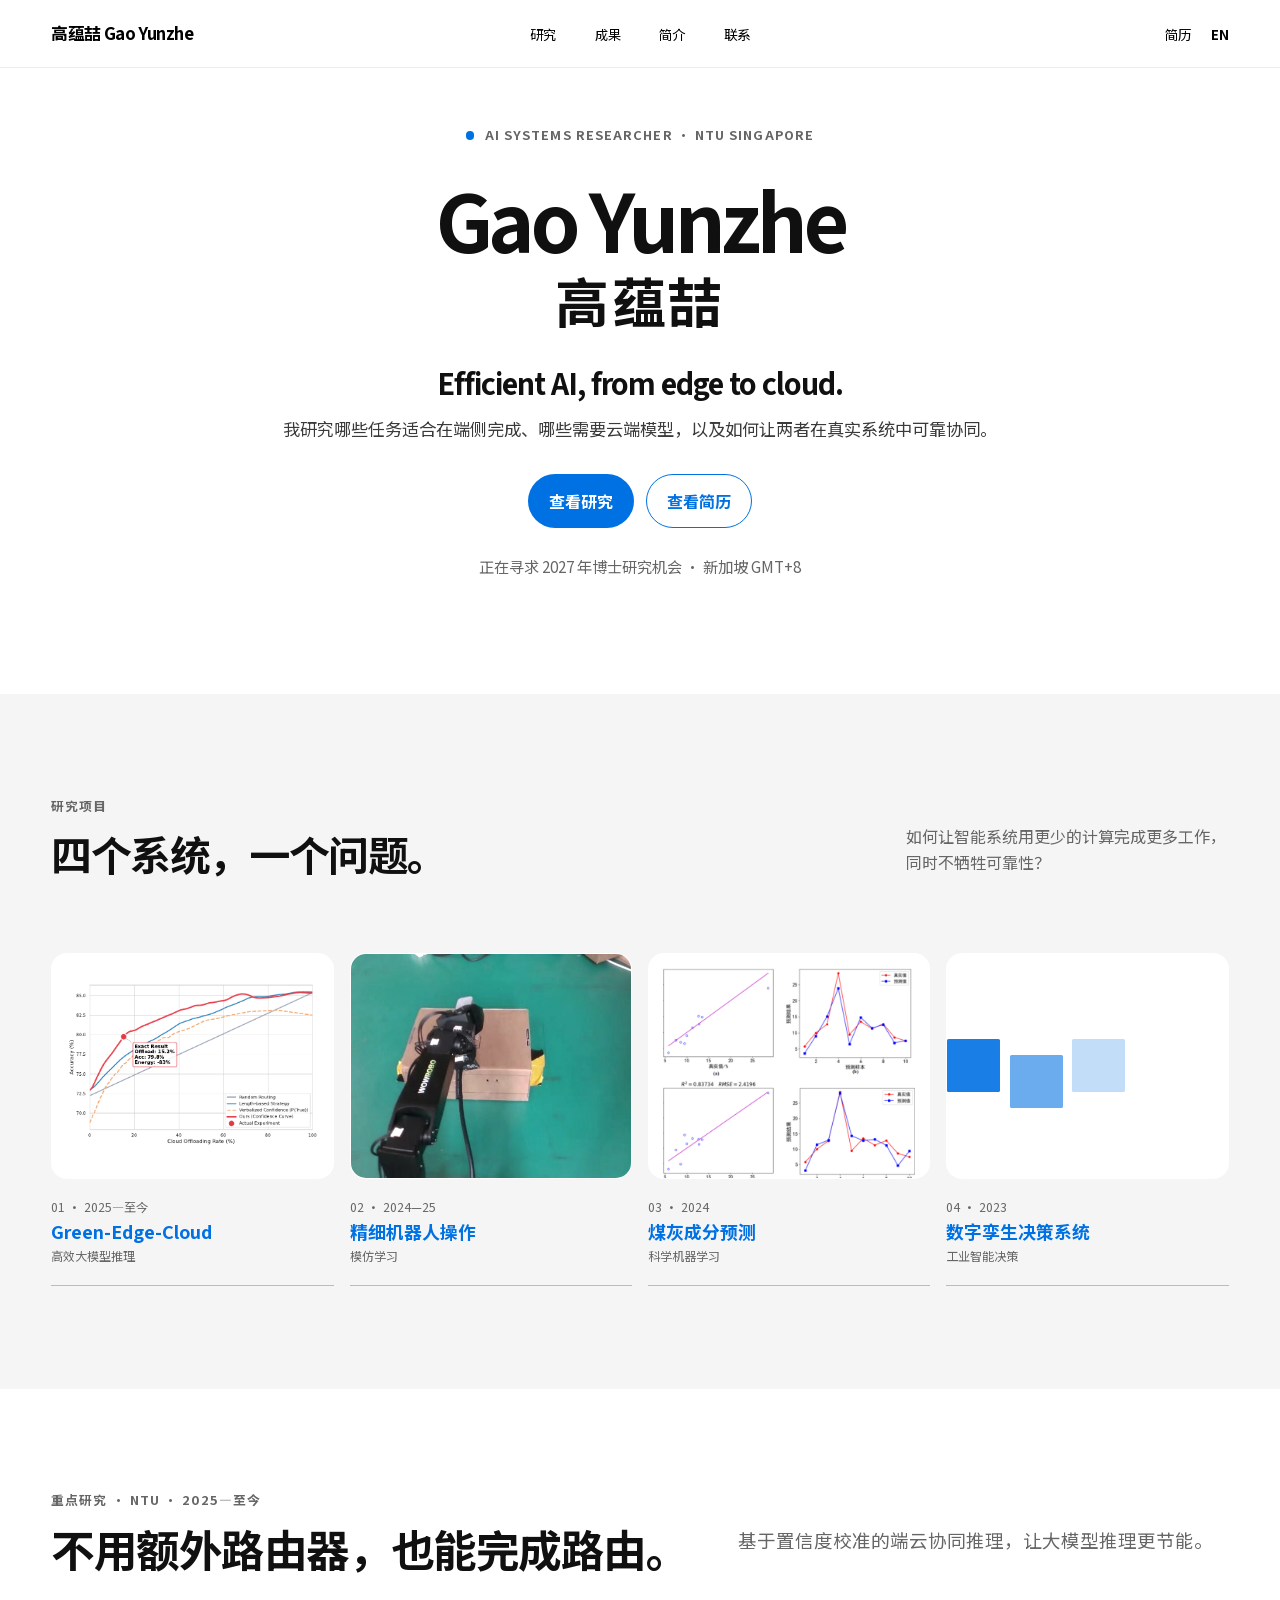
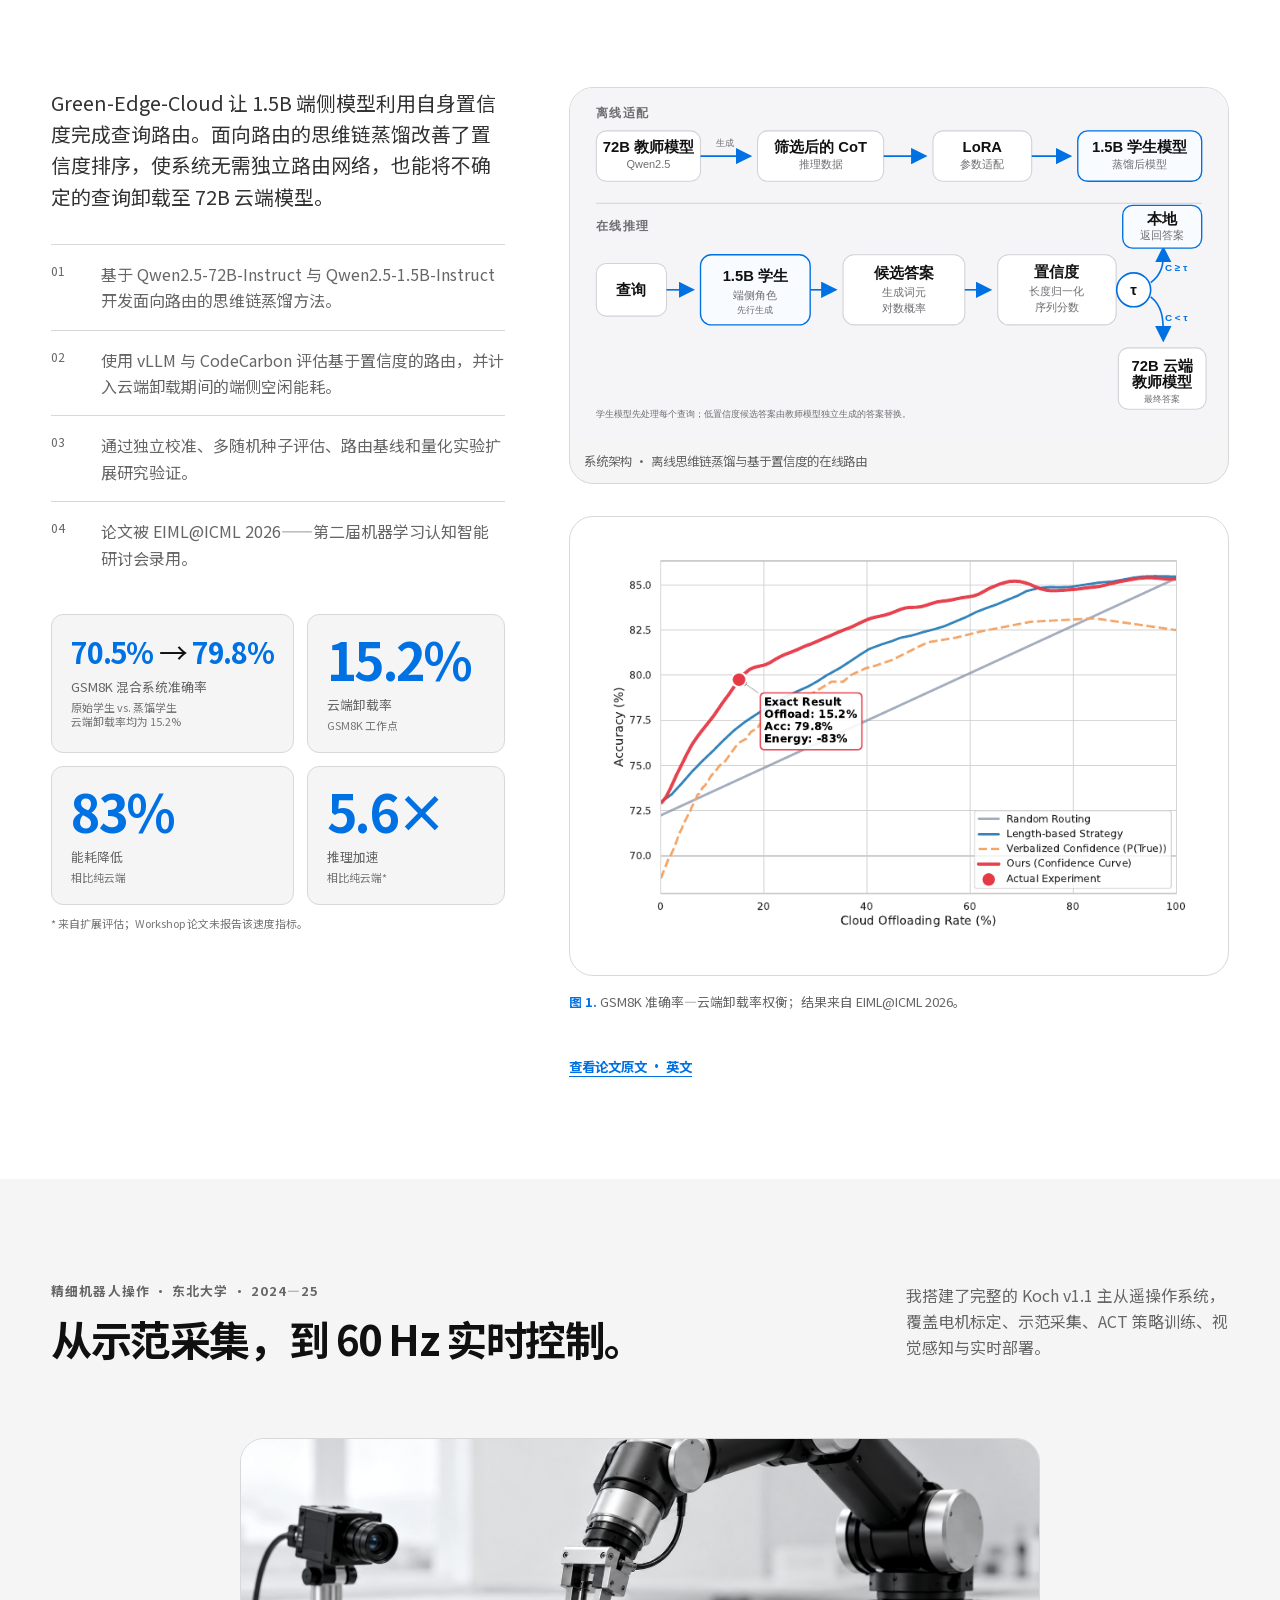
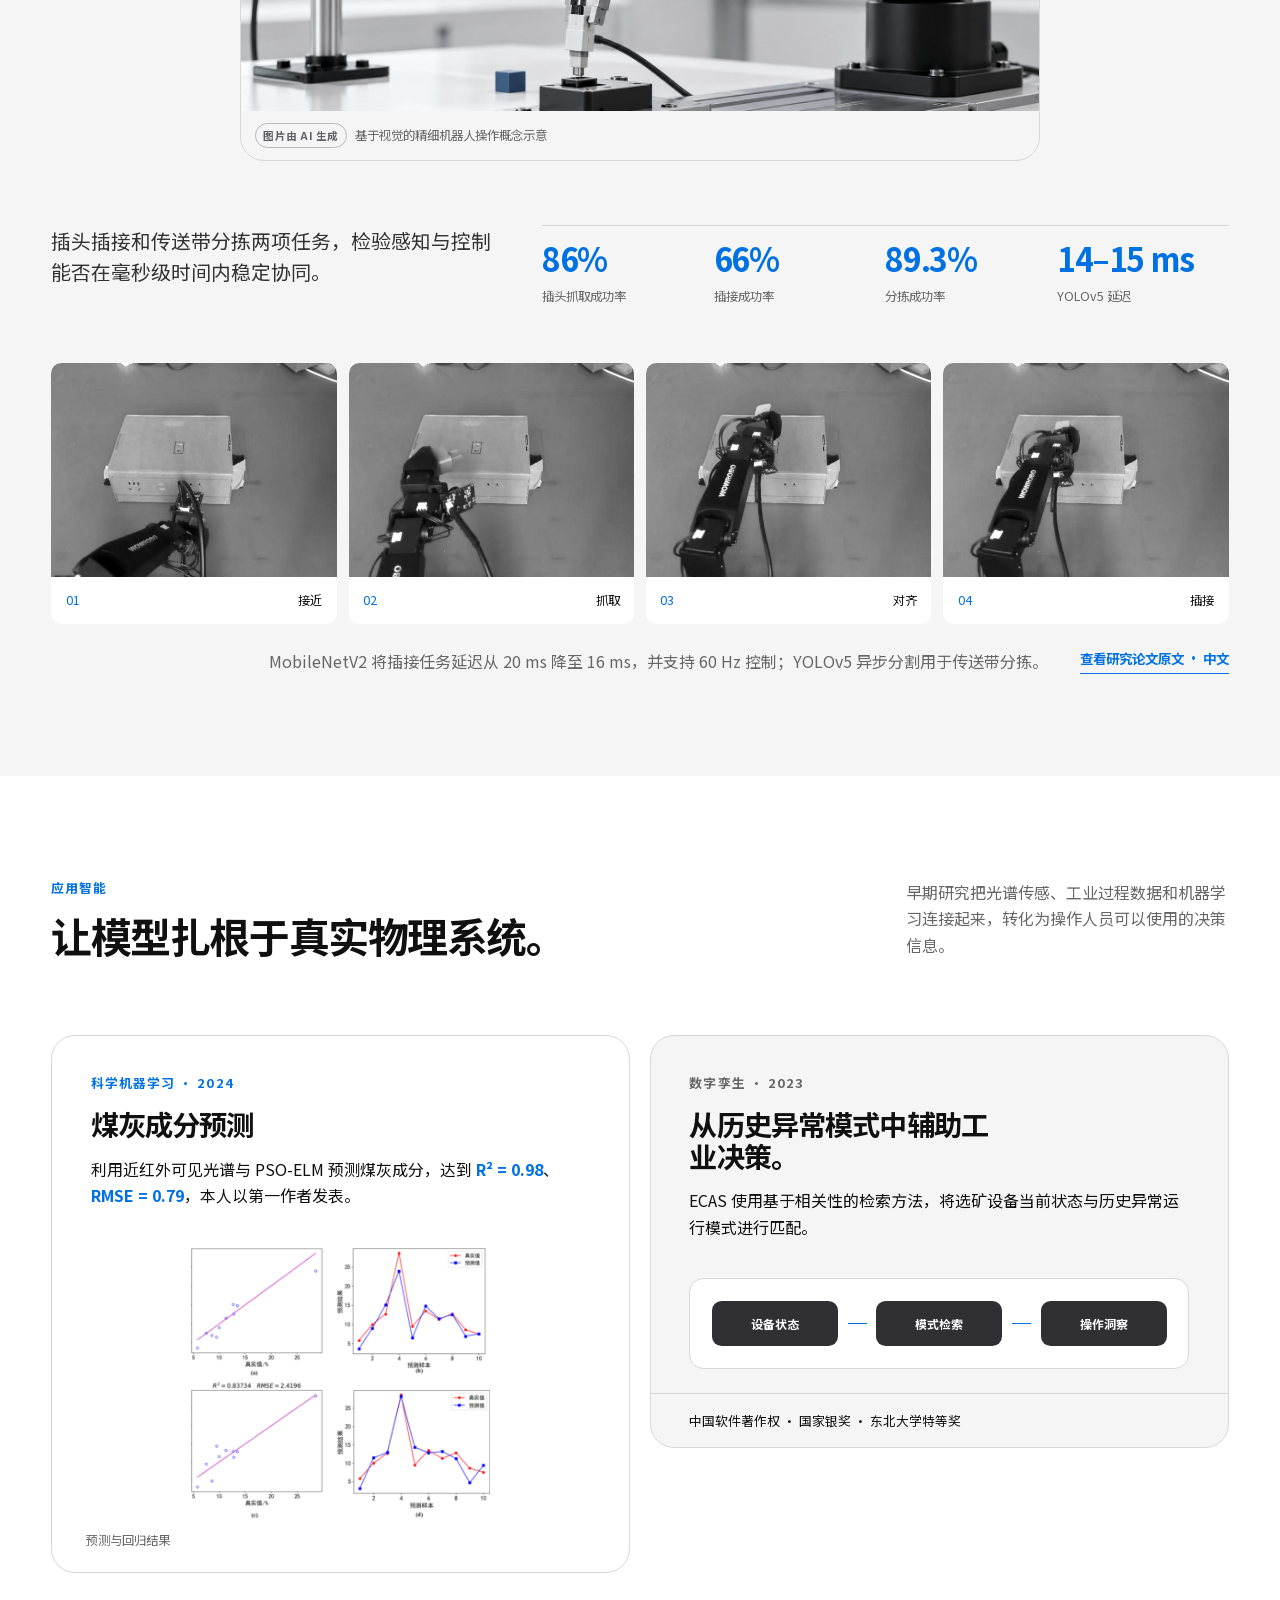
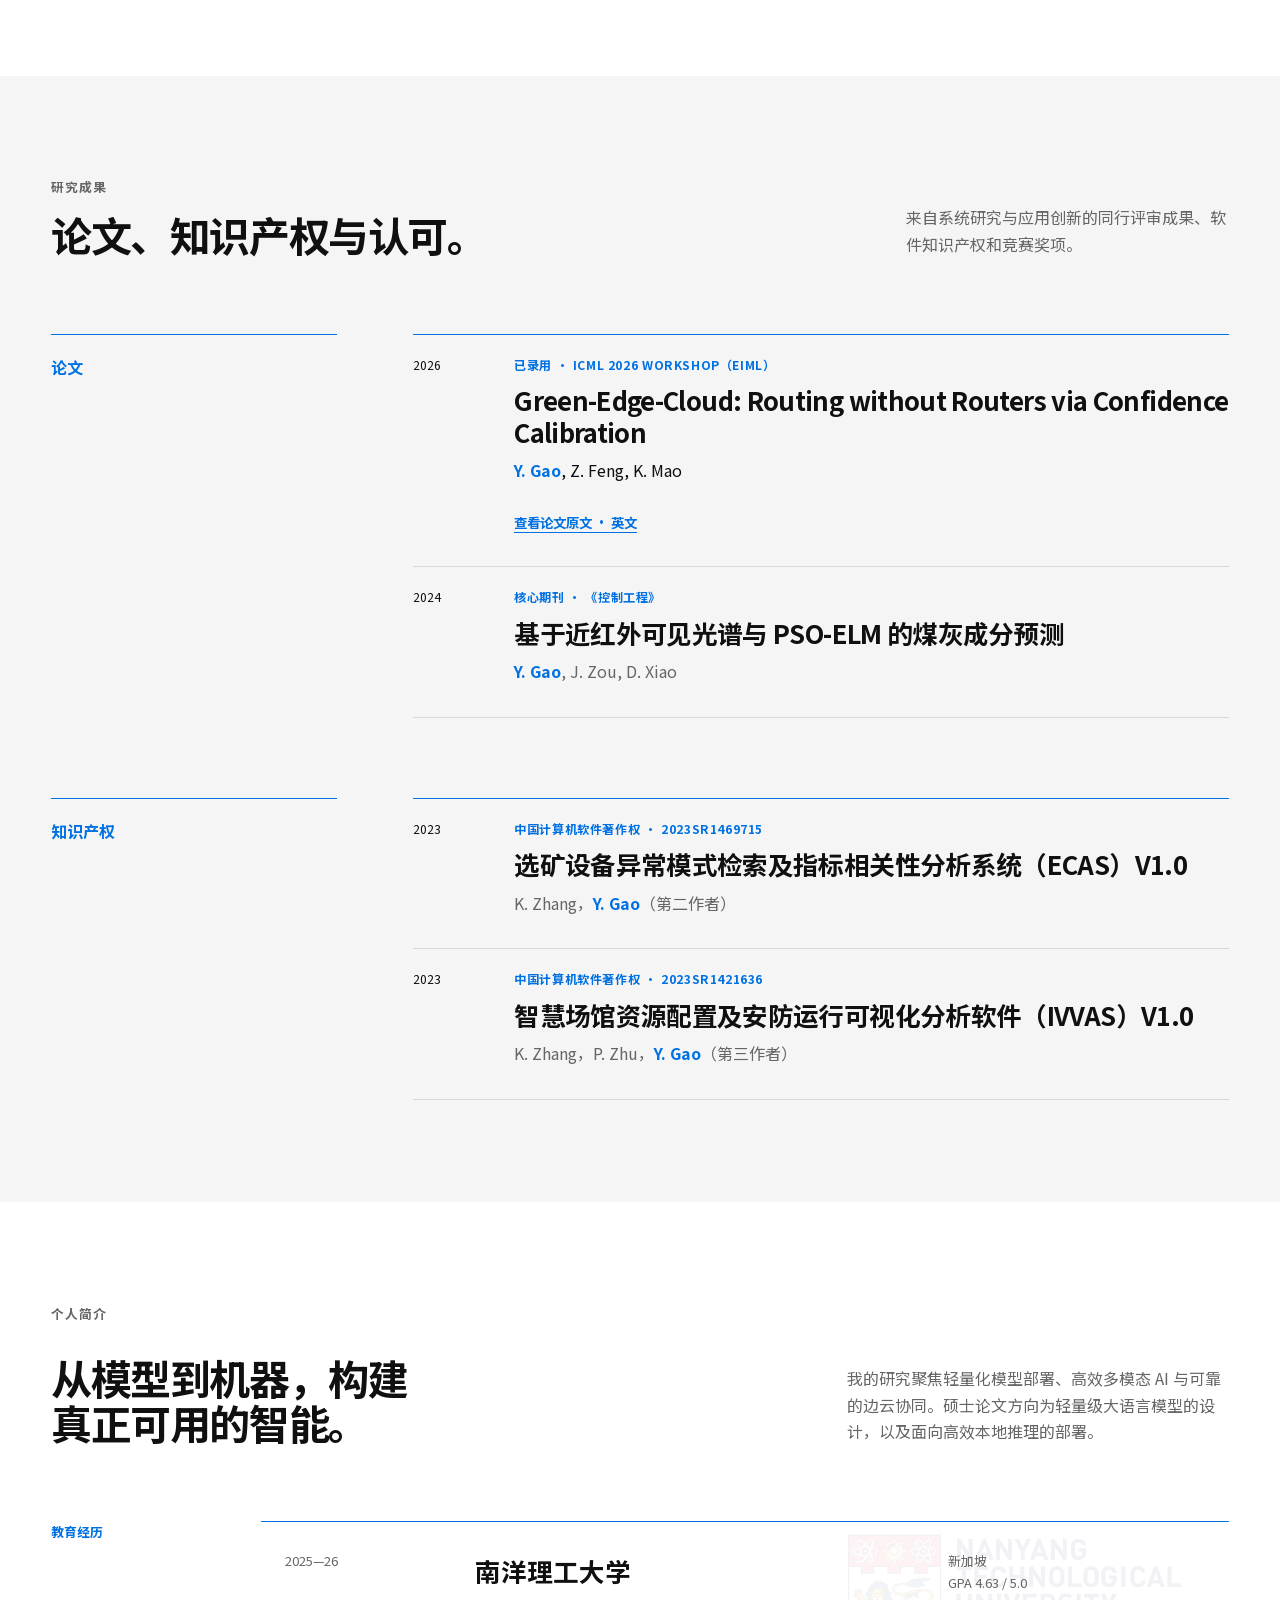
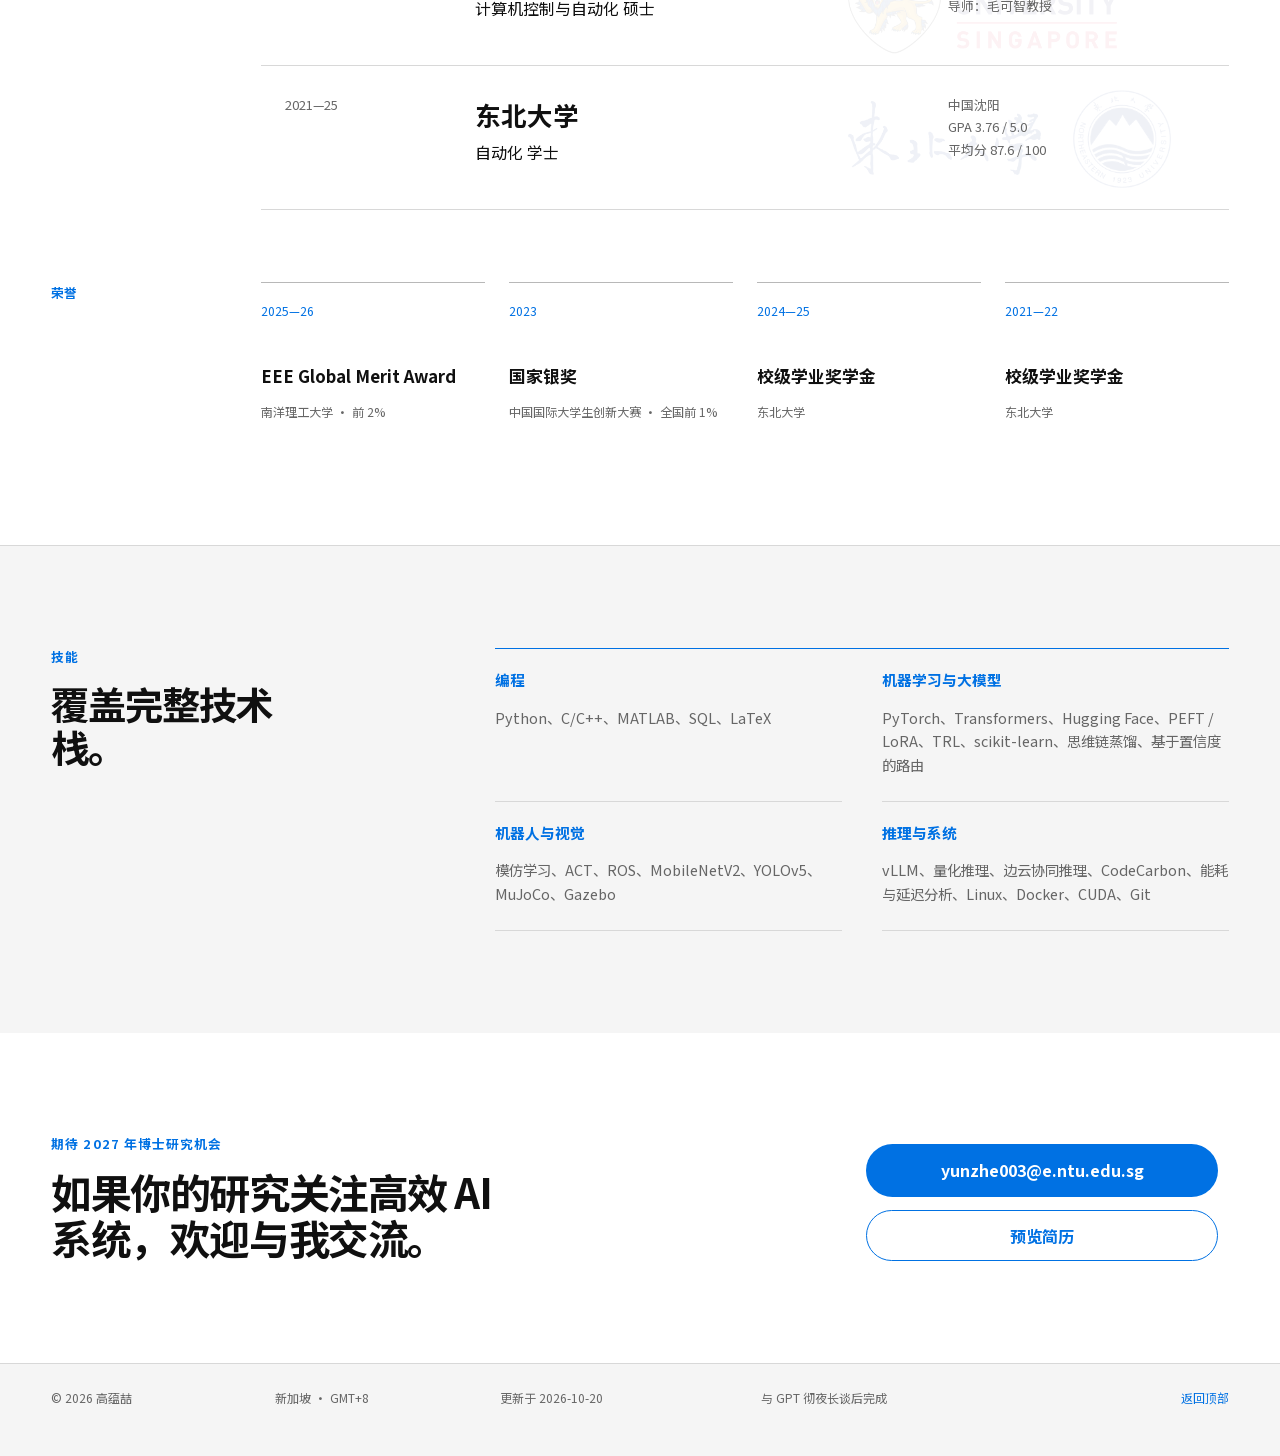
==== commit 4e3ee357: "Add files via upload" ====
--- a/cn.html
+++ b/cn.html
@@ -8,7 +8,7 @@
     <title>高蕴喆 — 高效 AI 系统</title>
     <link rel="icon" href="./assets/favicon.svg?v=2" type="image/svg+xml" />
     <link rel="preload" href="./assets/fonts/SourceHanSansSC-Subset.woff2" as="font" type="font/woff2" crossorigin />
-    <link rel="stylesheet" href="./styles.css?v=20261020-6" />
+    <link rel="stylesheet" href="./styles.css?v=20261020-7" />
     <script src="./script.js?v=20261020-3" defer></script>
   </head>
   <body>
--- a/styles.css
+++ b/styles.css
@@ -68,7 +68,7 @@
 .menu-toggle[aria-expanded="true"] span:last-child { transform: translateY(-0.35rem) rotate(-45deg); }
 
 .hero { background: var(--white); }
-.hero-grid { padding-block: clamp(5.5rem, 9vw, 8rem); }
+.hero-grid { padding: clamp(2.75rem, 4.5vw, 4rem) 0 clamp(5.5rem, 9vw, 8rem); }
 .hero-copy { max-width: 62rem; margin-inline: auto; text-align: center; }
 .hero .eyebrow { margin-bottom: 2.3rem; }
 .live-dot { display: inline-block; width: 0.52rem; height: 0.52rem; margin-right: 0.4rem; border-radius: 50%; background: var(--blue); animation: live-pulse 3.2s ease-in-out infinite; }
@@ -288,7 +288,7 @@
   .mobile-nav:not([hidden]) { display: grid; grid-template-columns: repeat(4, 1fr); gap: 0.5rem; padding: 0.85rem var(--page-x) 1rem; border-top: 1px solid rgba(0, 0, 0, 0.06); background: rgba(255, 255, 255, 0.96); }
   .mobile-nav a { padding: 0.45rem 0.3rem; color: #000000; text-align: center; font-size: 0.82rem; font-weight: 700; }
   .mobile-nav a:hover { color: var(--blue); }
-  .hero-grid { padding-block: 4.5rem 5.5rem; }
+  .hero-grid { padding: 3rem 0 5.5rem; }
   .hero .eyebrow { margin-bottom: 1.9rem; }
   .hero h1 { max-width: none; font-size: clamp(3rem, 14vw, 4.2rem); line-height: 1; }
   .hero-name-cn { margin-top: 0.65rem; font-size: clamp(2.35rem, 10.5vw, 3rem); }
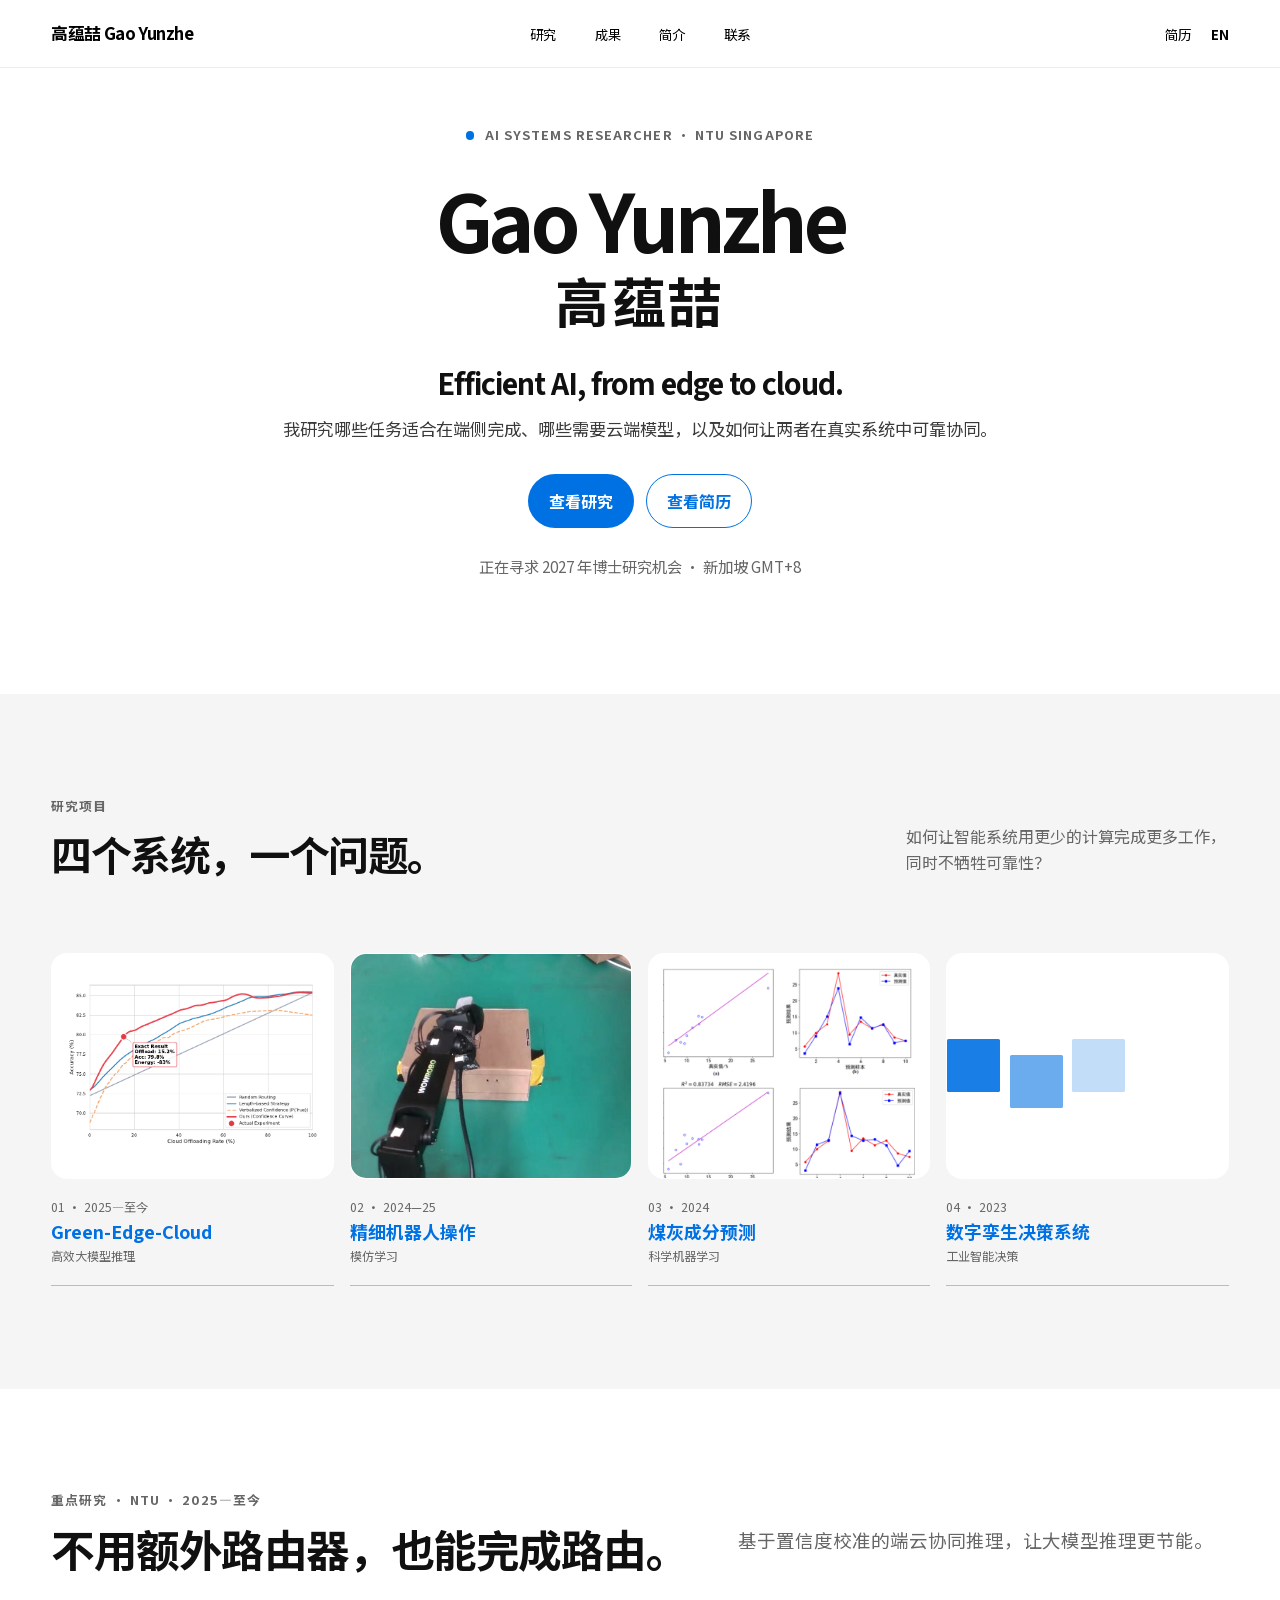
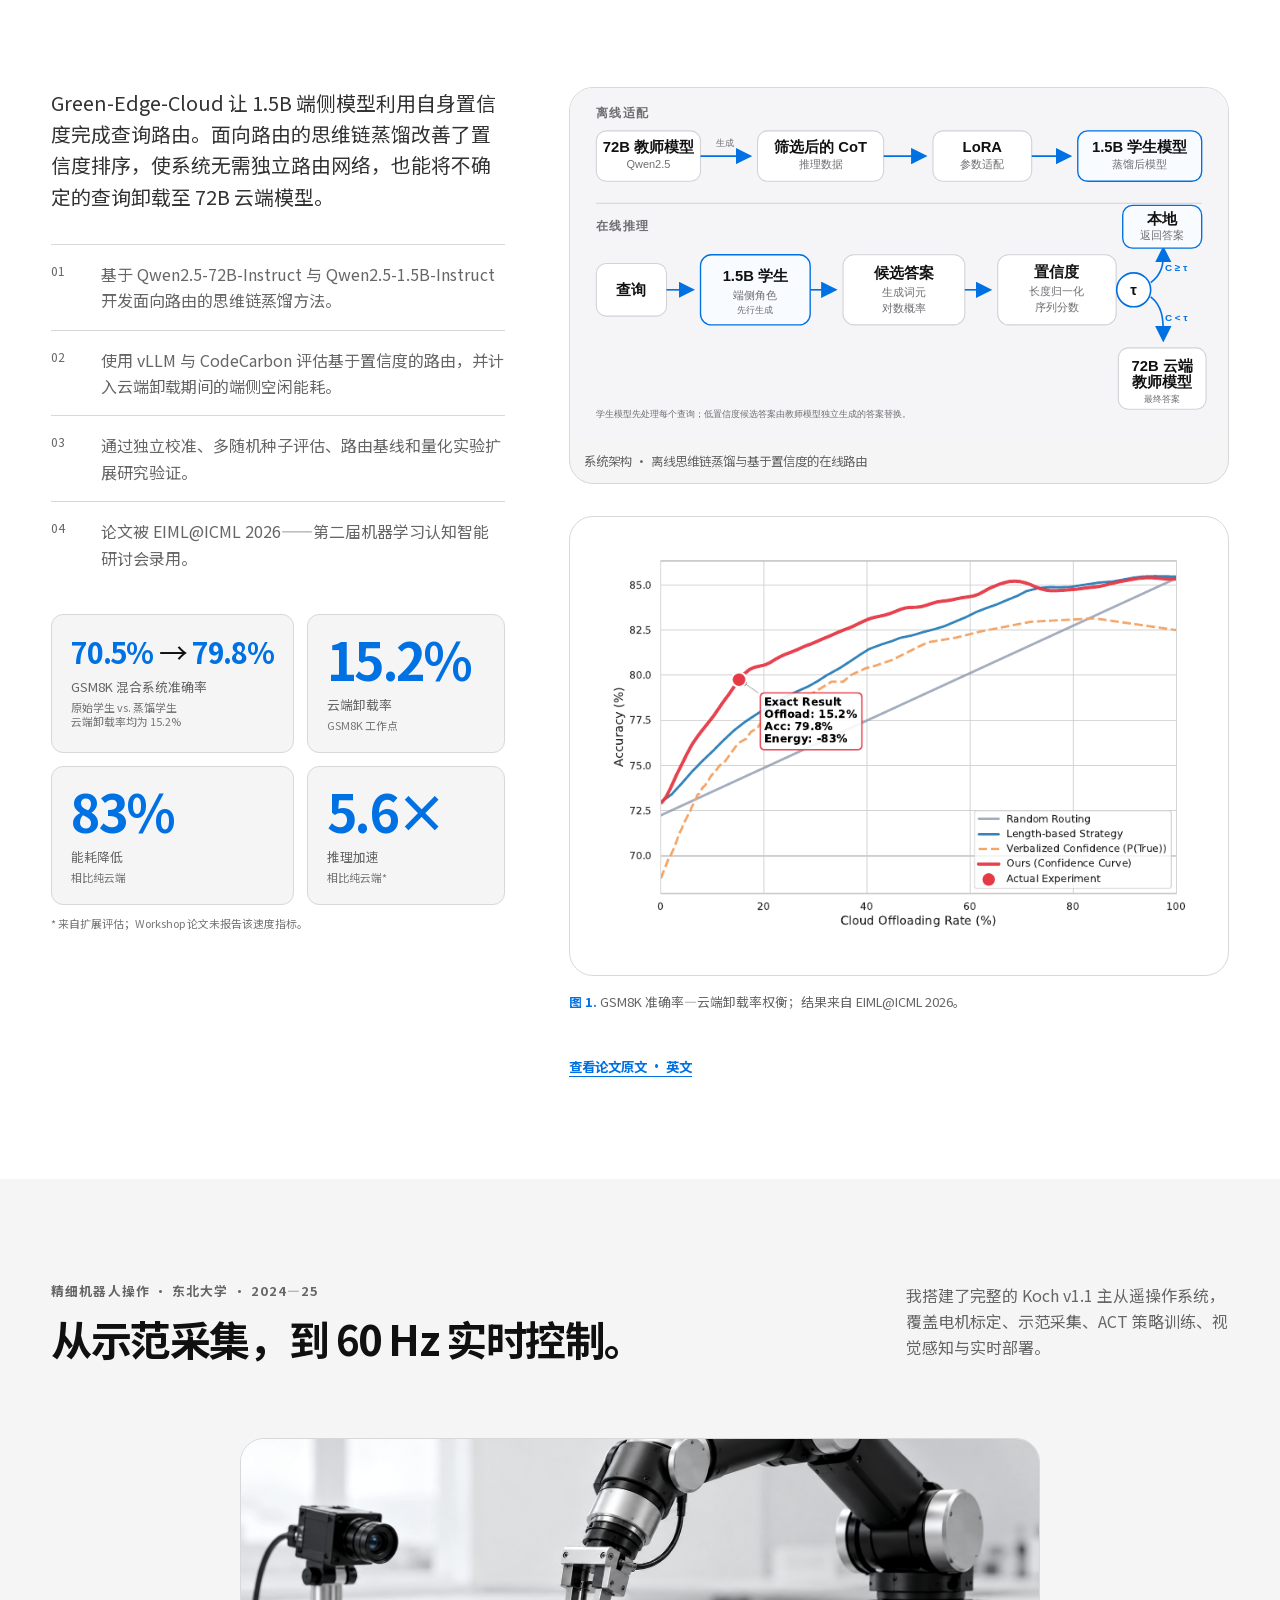
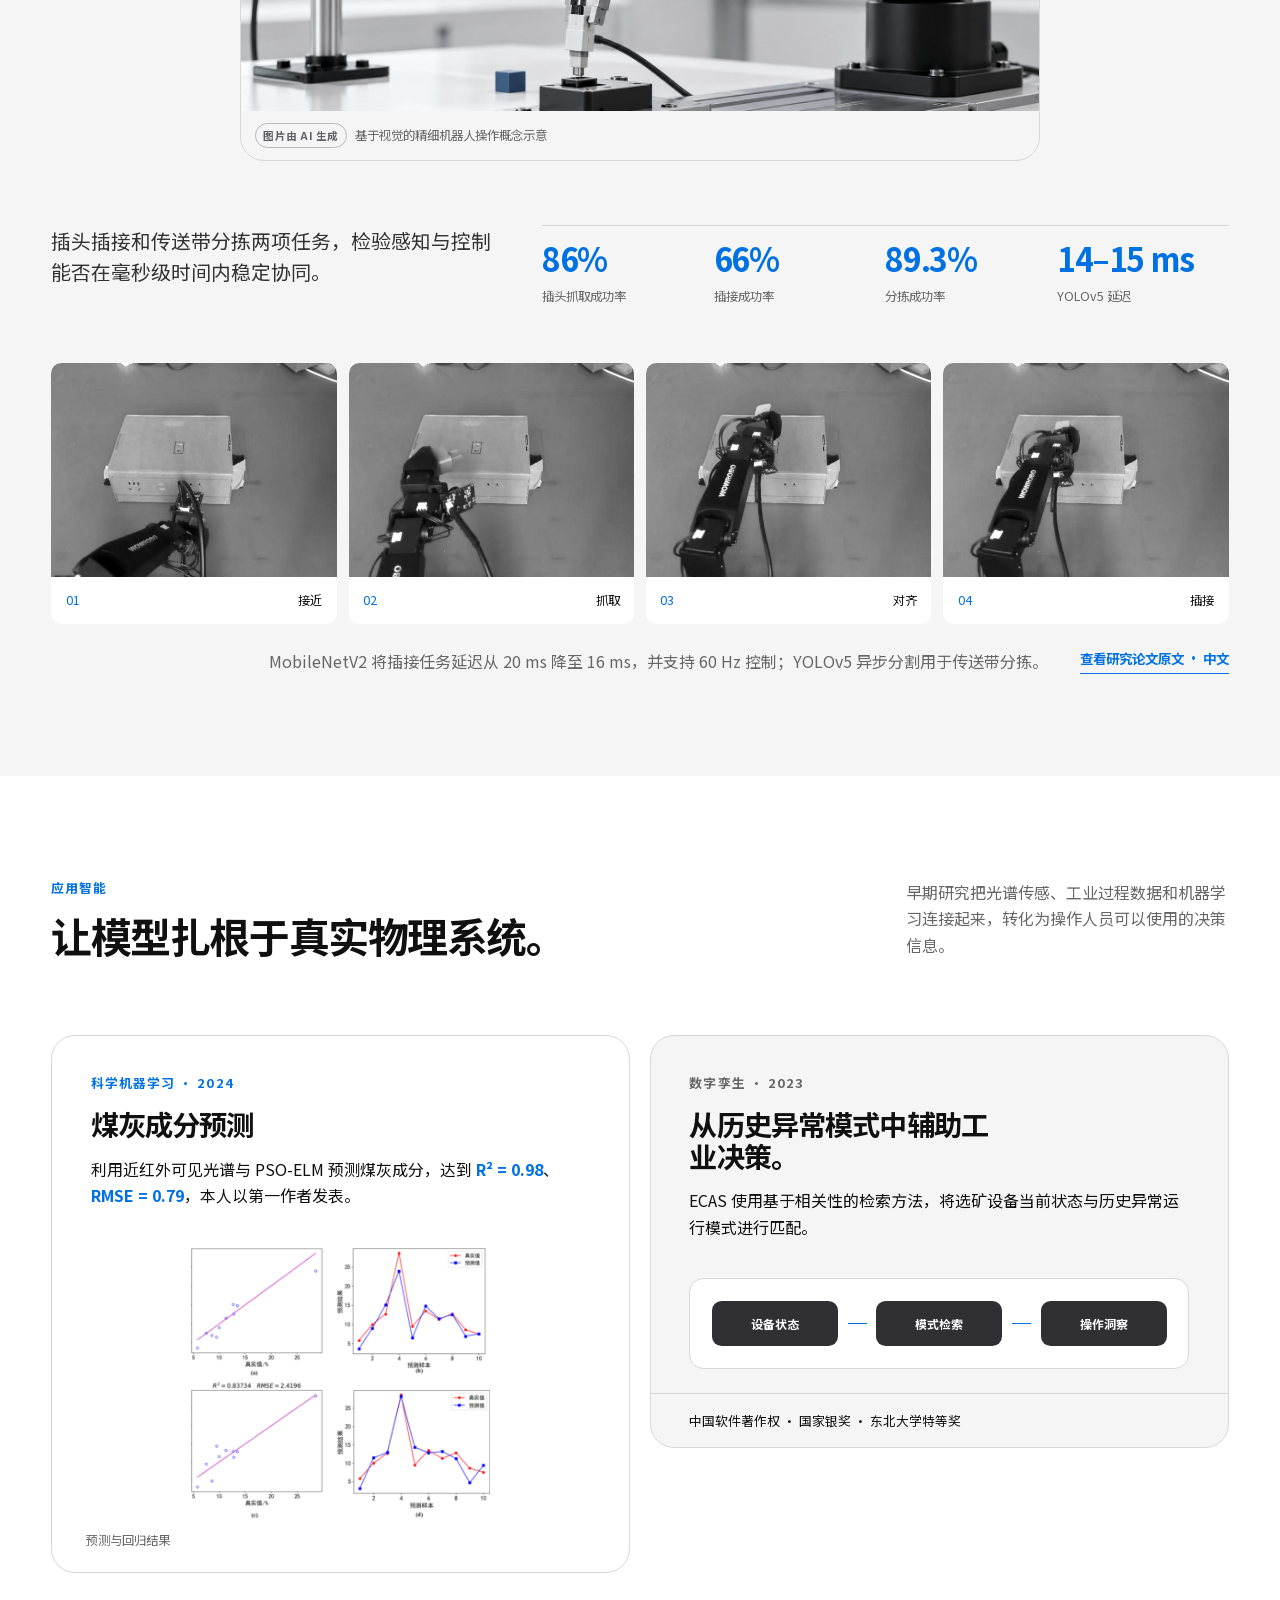
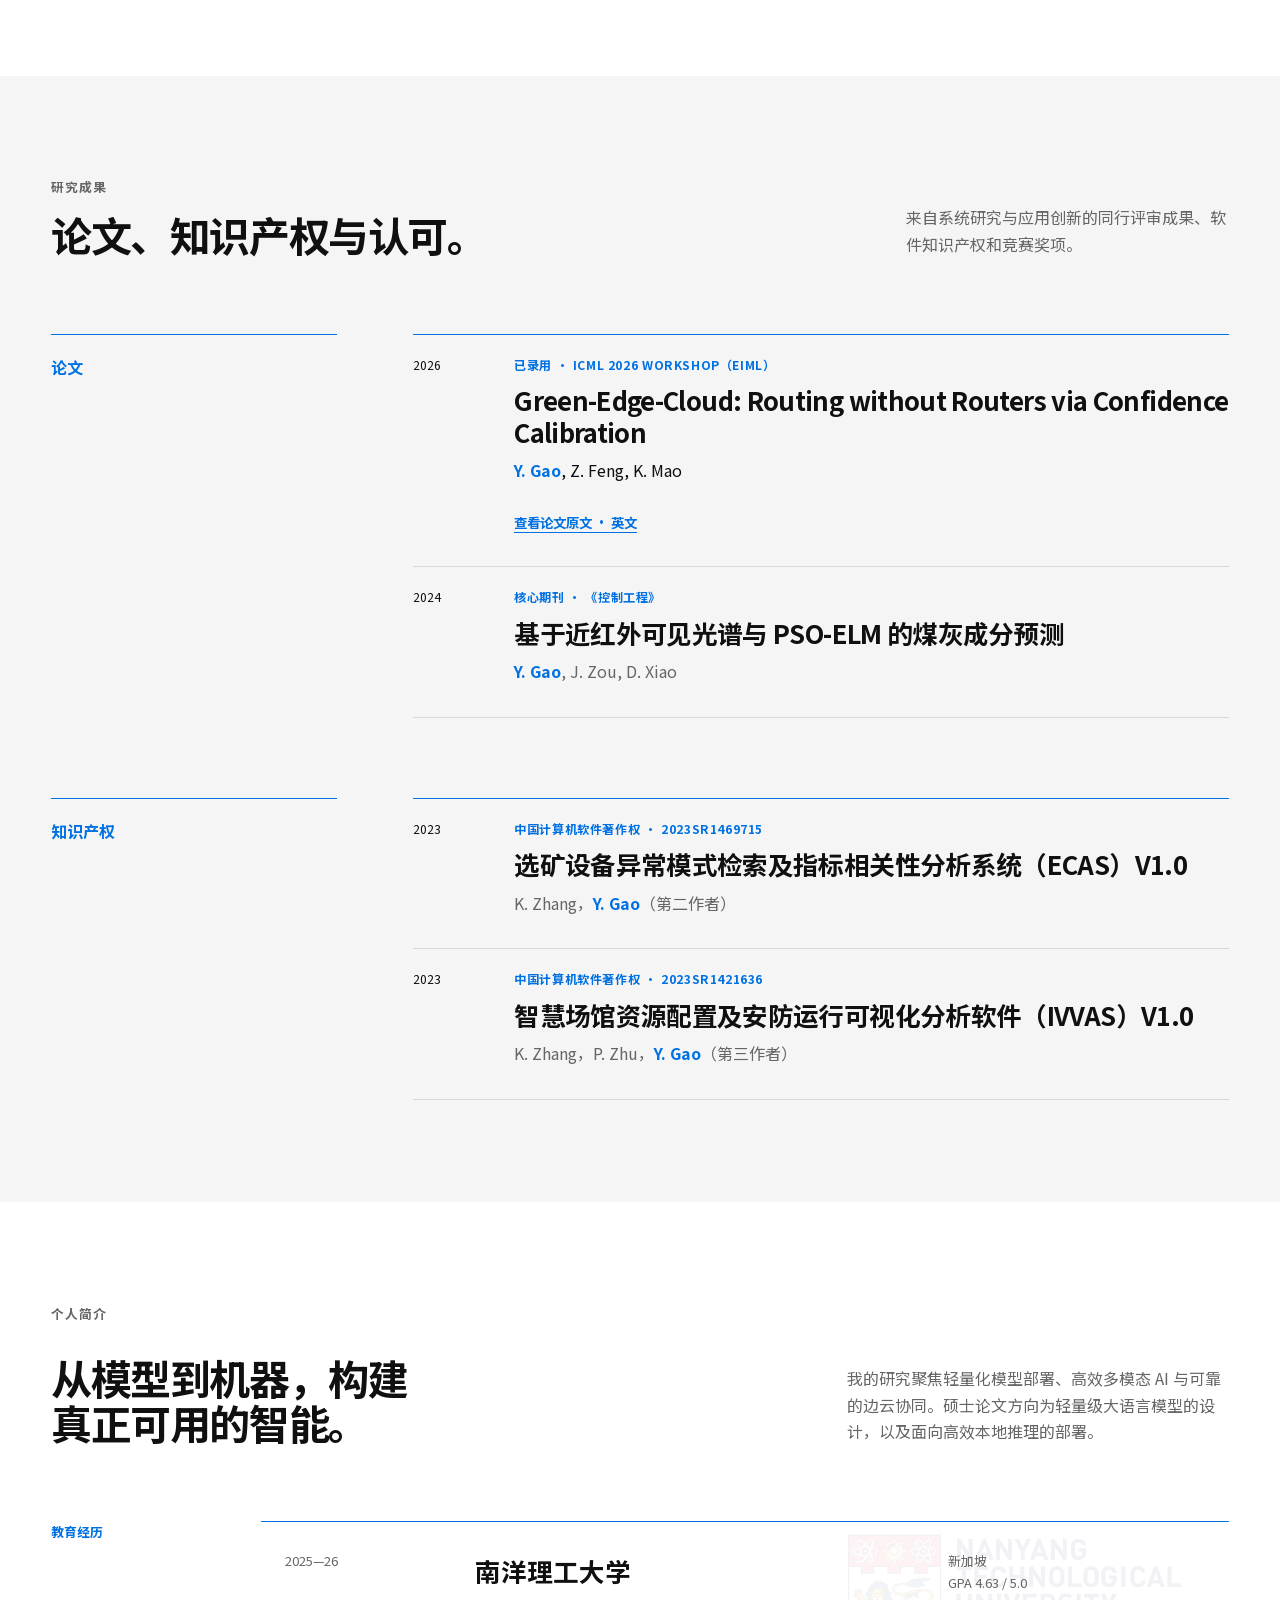
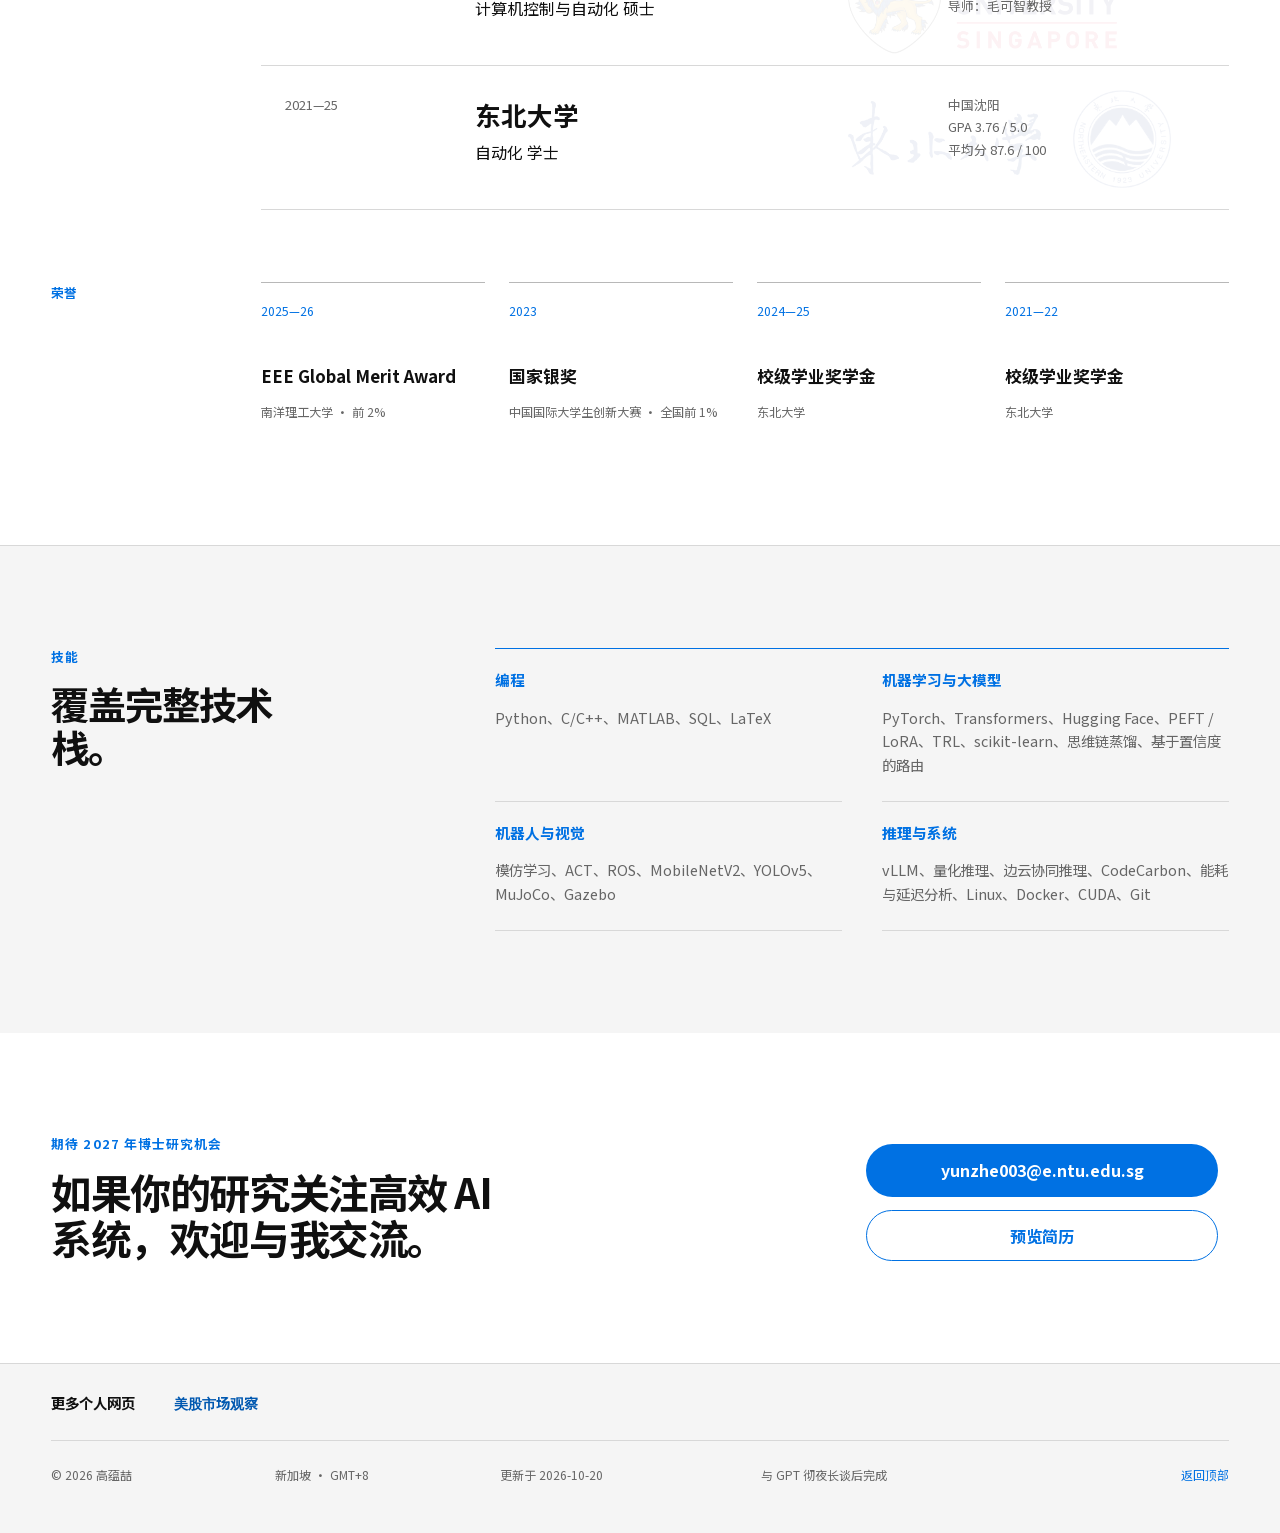
==== commit 242998ff: "Add files via upload" ====
--- a/cn.html
+++ b/cn.html
@@ -8,7 +8,7 @@
     <title>高蕴喆 — 高效 AI 系统</title>
     <link rel="icon" href="./assets/favicon.svg?v=2" type="image/svg+xml" />
     <link rel="preload" href="./assets/fonts/SourceHanSansSC-Subset.woff2" as="font" type="font/woff2" crossorigin />
-    <link rel="stylesheet" href="./styles.css?v=20261020-7" />
+    <link rel="stylesheet" href="./styles.css?v=20261124-2" />
     <script src="./script.js?v=20261020-3" defer></script>
   </head>
   <body>
@@ -76,7 +76,21 @@
       <section class="contact section-pad" id="contact" aria-labelledby="contact-title"><div class="shell contact-grid"><div><p class="eyebrow">期待 2027 年博士研究机会</p><h2 id="contact-title">如果你的研究关注高效 AI 系统，欢迎与我交流。</h2></div><div class="contact-links"><a class="button button-white" href="mailto:yunzhe003@e.ntu.edu.sg">yunzhe003@e.ntu.edu.sg</a><button class="button button-quiet" type="button" data-open-cv>预览简历</button></div></div></section>
     </main>
 
-    <footer class="site-footer"><div class="shell footer-grid"><p>© <span data-current-year></span> 高蕴喆</p><p>新加坡 · GMT+8</p><p>更新于 2026-10-20</p><p class="footer-gpt">与 GPT 彻夜长谈后完成</p><a href="#top">返回顶部</a></div></footer>
+    <footer class="site-footer">
+      <div class="shell">
+        <nav class="footer-nav" aria-labelledby="footer-nav-title">
+          <h2 id="footer-nav-title">更多个人网页</h2>
+          <a href="https://yunzhegao.github.io/market/">美股市场观察</a>
+        </nav>
+        <div class="footer-grid">
+          <p>© <span data-current-year></span> 高蕴喆</p>
+          <p>新加坡 · GMT+8</p>
+          <p>更新于 2026-10-20</p>
+          <p class="footer-gpt">与 GPT 彻夜长谈后完成</p>
+          <a href="#top">返回顶部</a>
+        </div>
+      </div>
+    </footer>
     <dialog class="cv-dialog" data-cv-dialog aria-labelledby="cv-dialog-title"><div class="dialog-header"><p id="cv-dialog-title"><strong>个人简历</strong> · PDF</p><button class="dialog-close" type="button" data-close-cv>关闭 ×</button></div><iframe src="./CV_Gao_Yunzhe_NTU.pdf" title="高蕴喆个人简历" loading="lazy"></iframe><a class="dialog-download" href="./CV_Gao_Yunzhe_NTU.pdf" download>下载 PDF</a></dialog>
   </body>
 </html>
--- a/styles.css
+++ b/styles.css
@@ -247,7 +247,25 @@
 .contact-text:hover { color: var(--blue-dark); }
 
 .site-footer { border-top: 1px solid var(--line); background: var(--canvas); color: var(--muted); }
-.footer-grid { display: grid; grid-template-columns: 0.85fr 0.85fr 1fr 1.65fr auto; gap: 1rem; padding-block: 1.5rem 3rem; font-size: 0.75rem; }
+.footer-nav {
+  display: flex;
+  flex-wrap: wrap;
+  align-items: center;
+  gap: 0 clamp(1.25rem, 3vw, 2.5rem);
+  padding-block: clamp(0.55rem, 1.5vw, 1rem);
+  font-size: 0.9rem;
+}
+.footer-nav h2 { margin: 0; color: var(--ink); font-size: inherit; }
+.footer-nav-language { color: var(--muted); font-weight: 400; }
+.footer-nav a {
+  display: inline-flex;
+  align-items: center;
+  min-height: 2.75rem;
+  color: var(--blue-dark);
+  font-weight: 700;
+}
+.footer-nav a:hover { text-decoration: underline; text-underline-offset: 0.2em; }
+.footer-grid { display: grid; grid-template-columns: 0.85fr 0.85fr 1fr 1.65fr auto; gap: 1rem; padding-block: 1.5rem 3rem; border-top: 1px solid var(--line); font-size: 0.75rem; }
 .footer-grid p { margin: 0; }
 .footer-grid a { justify-self: end; color: var(--blue); }
 .footer-grid a:hover { color: var(--blue-dark); }
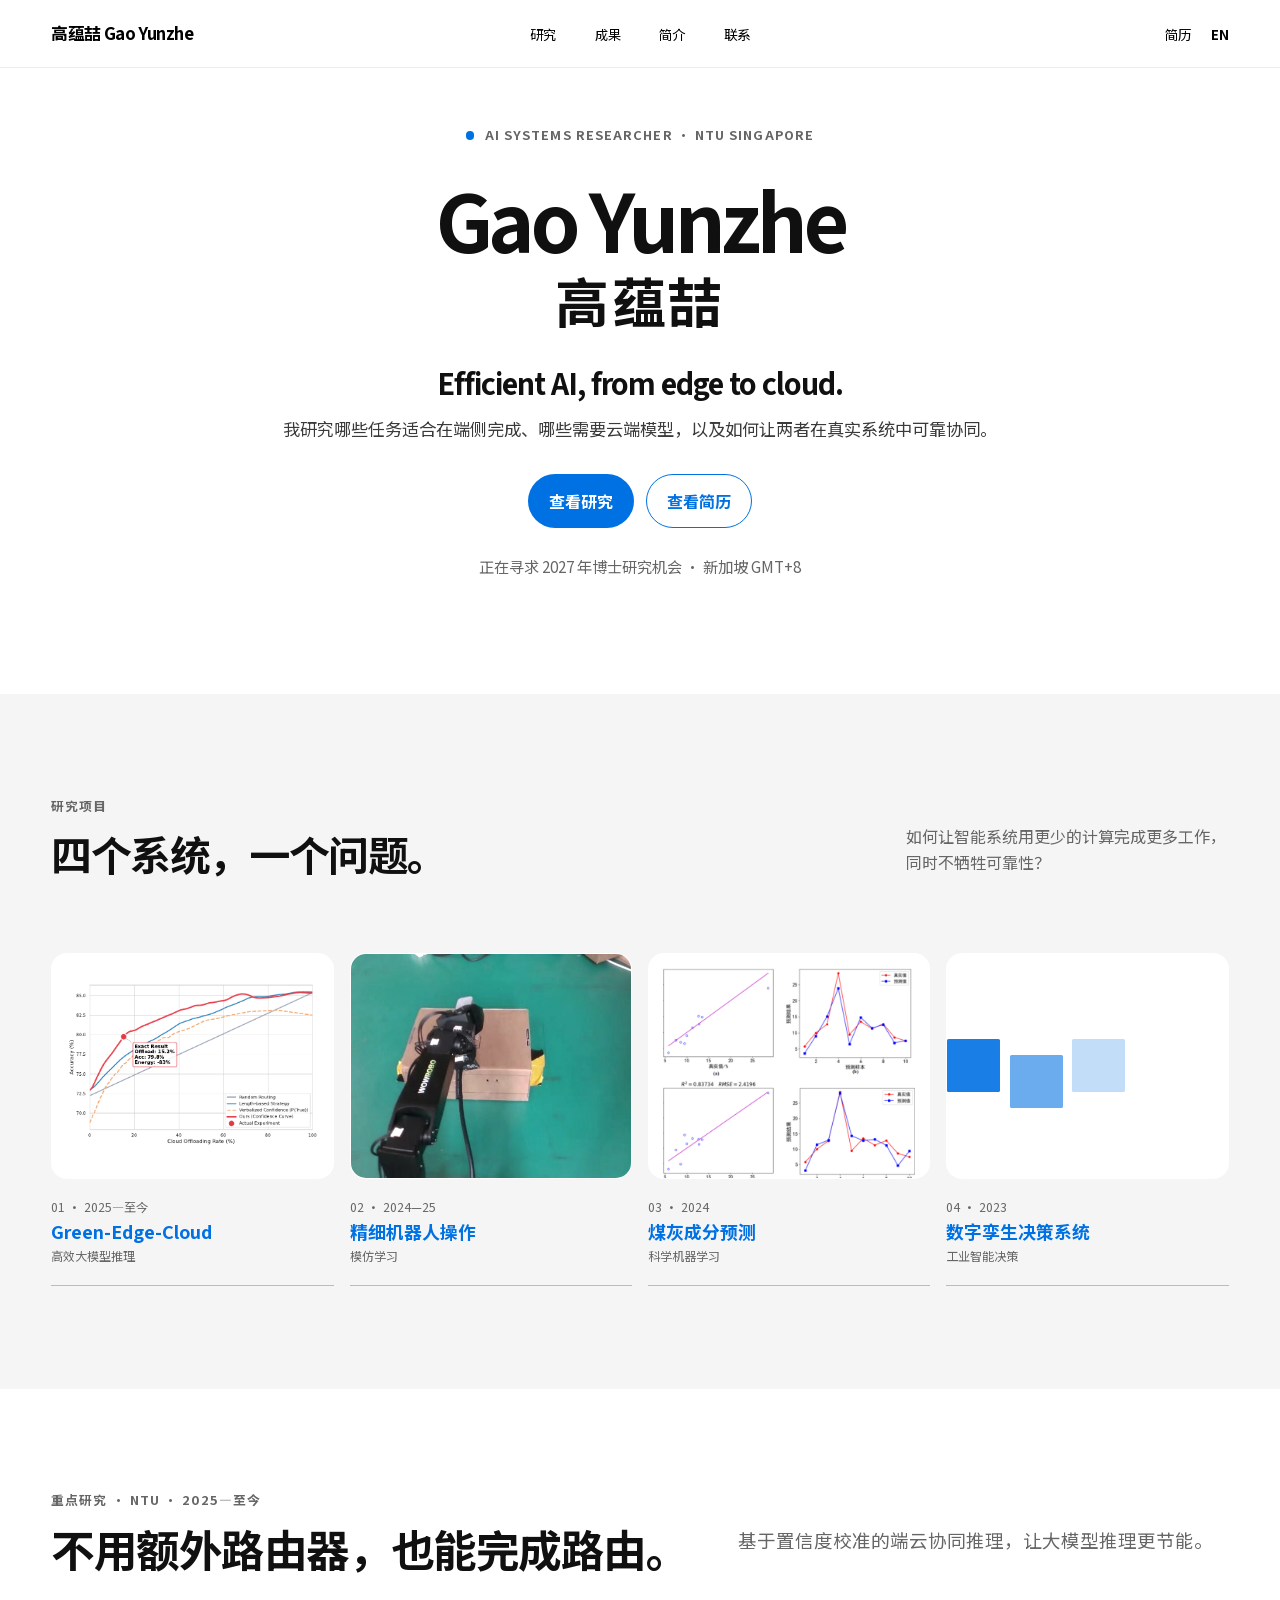
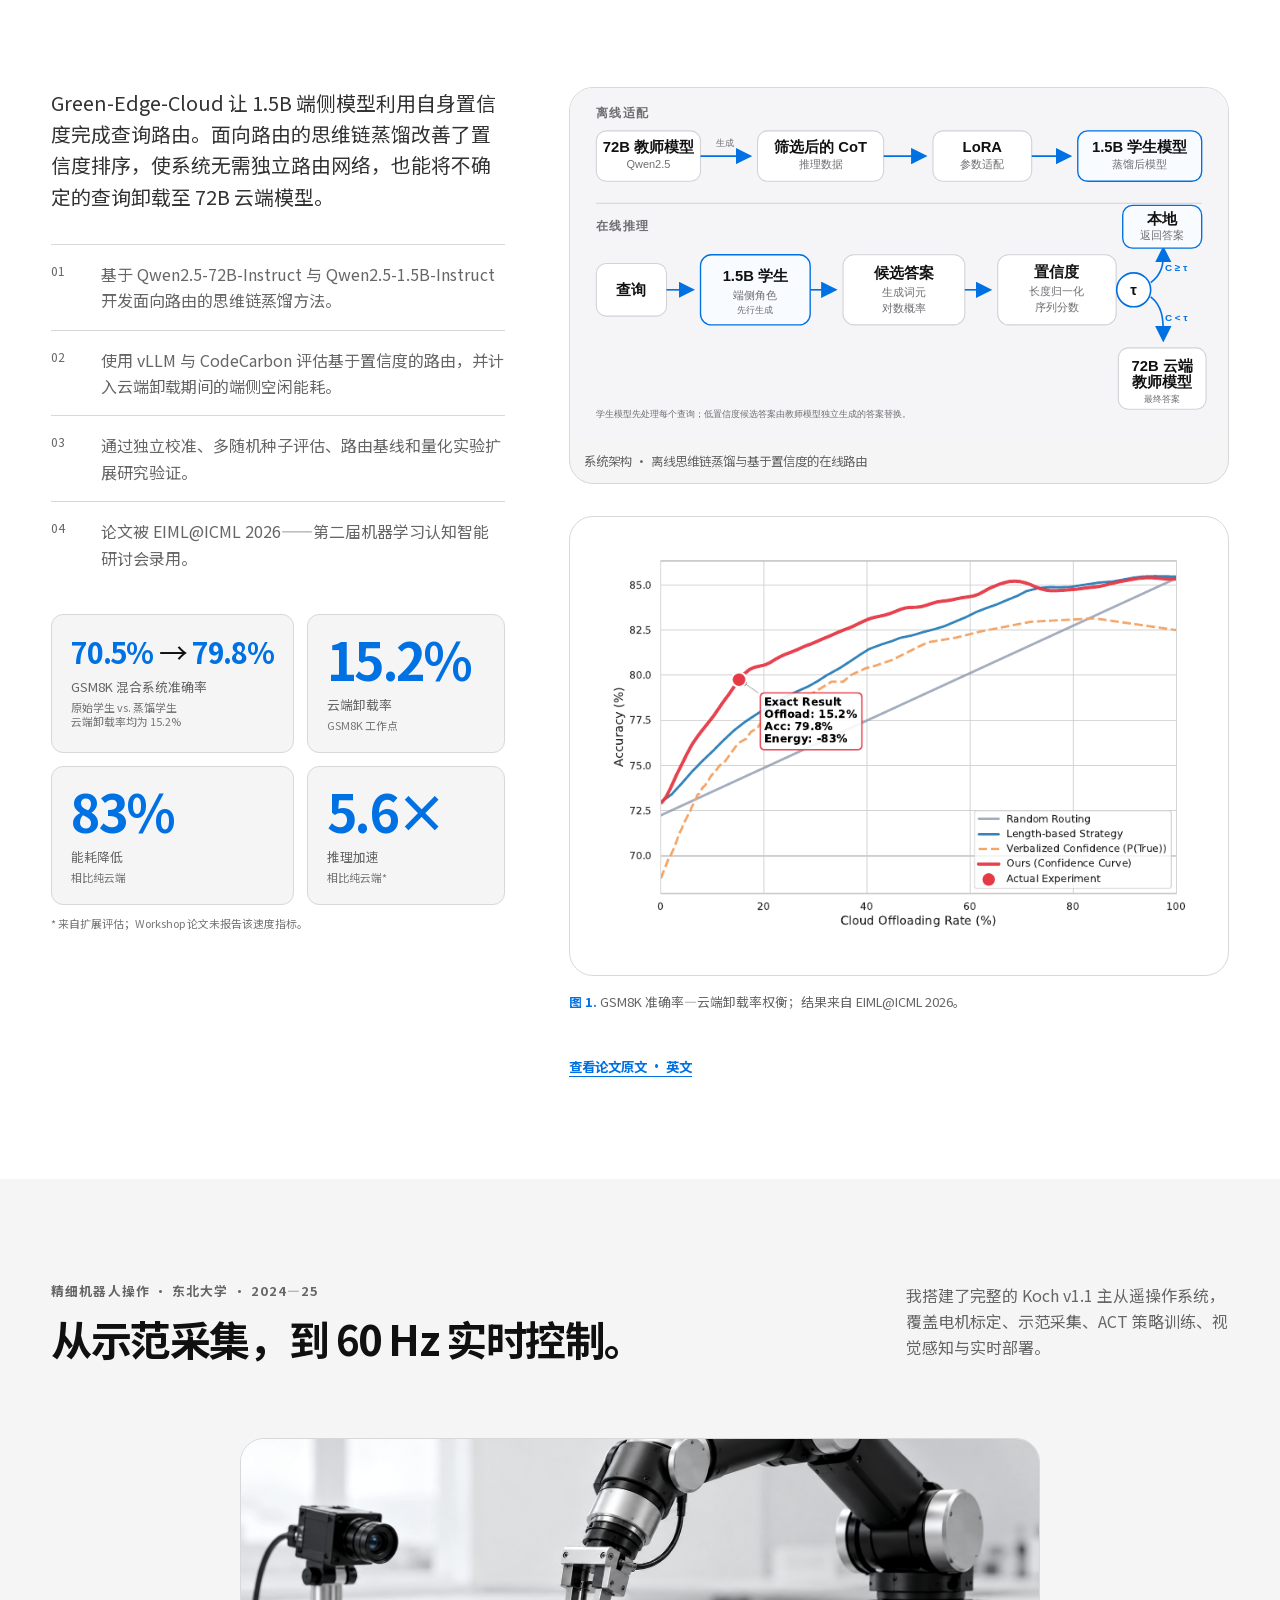
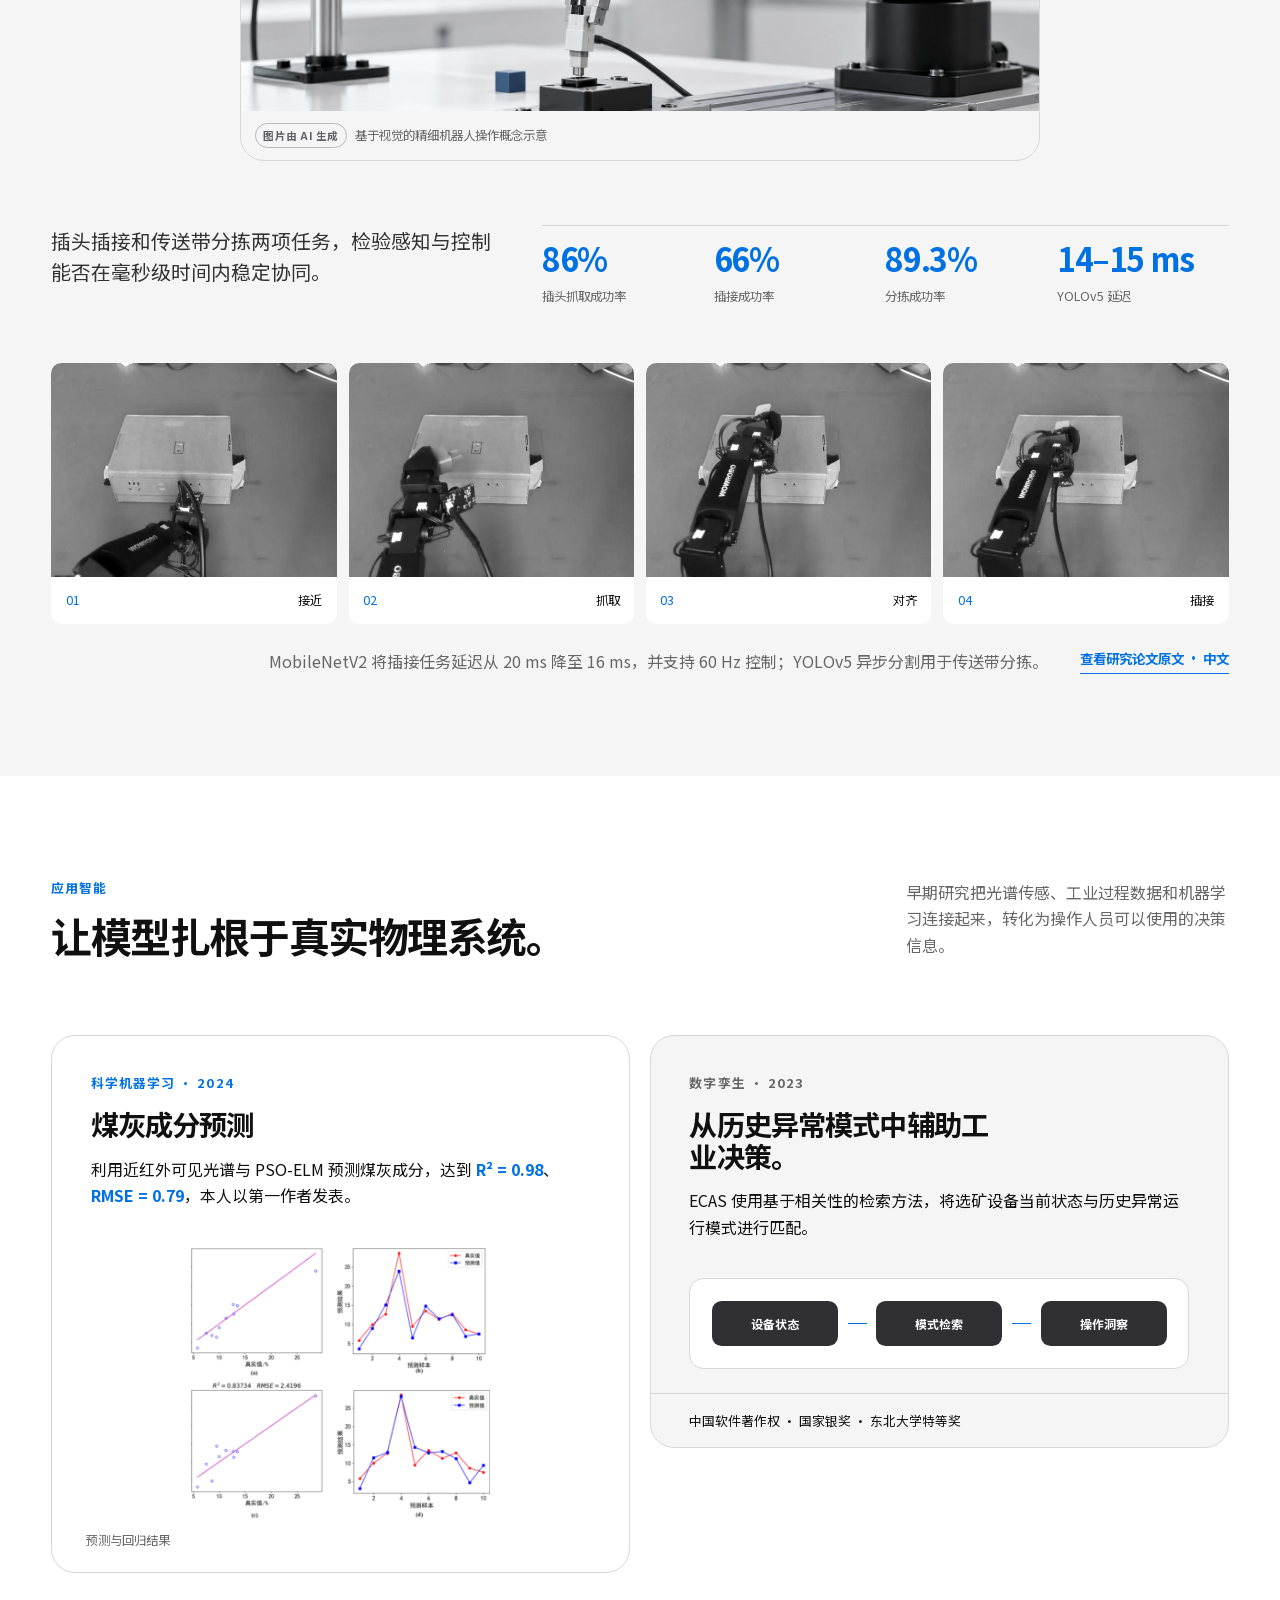
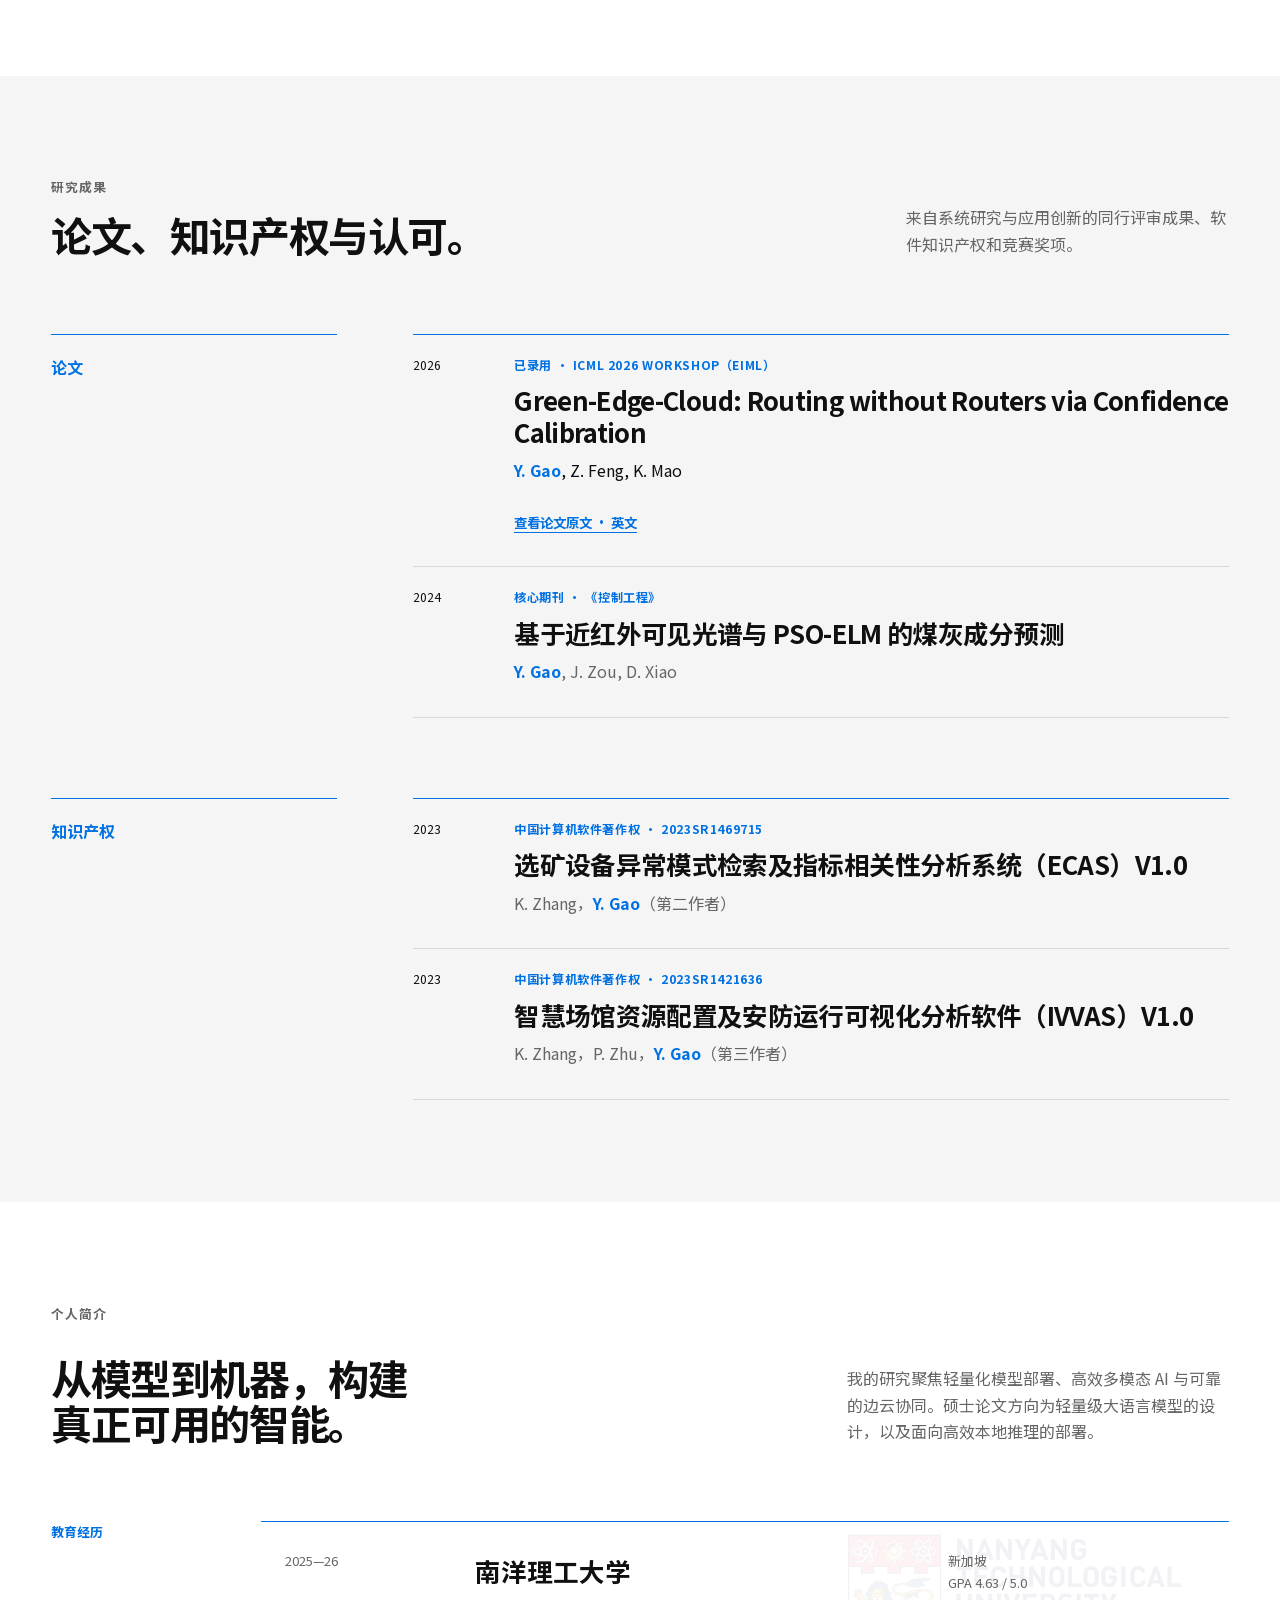
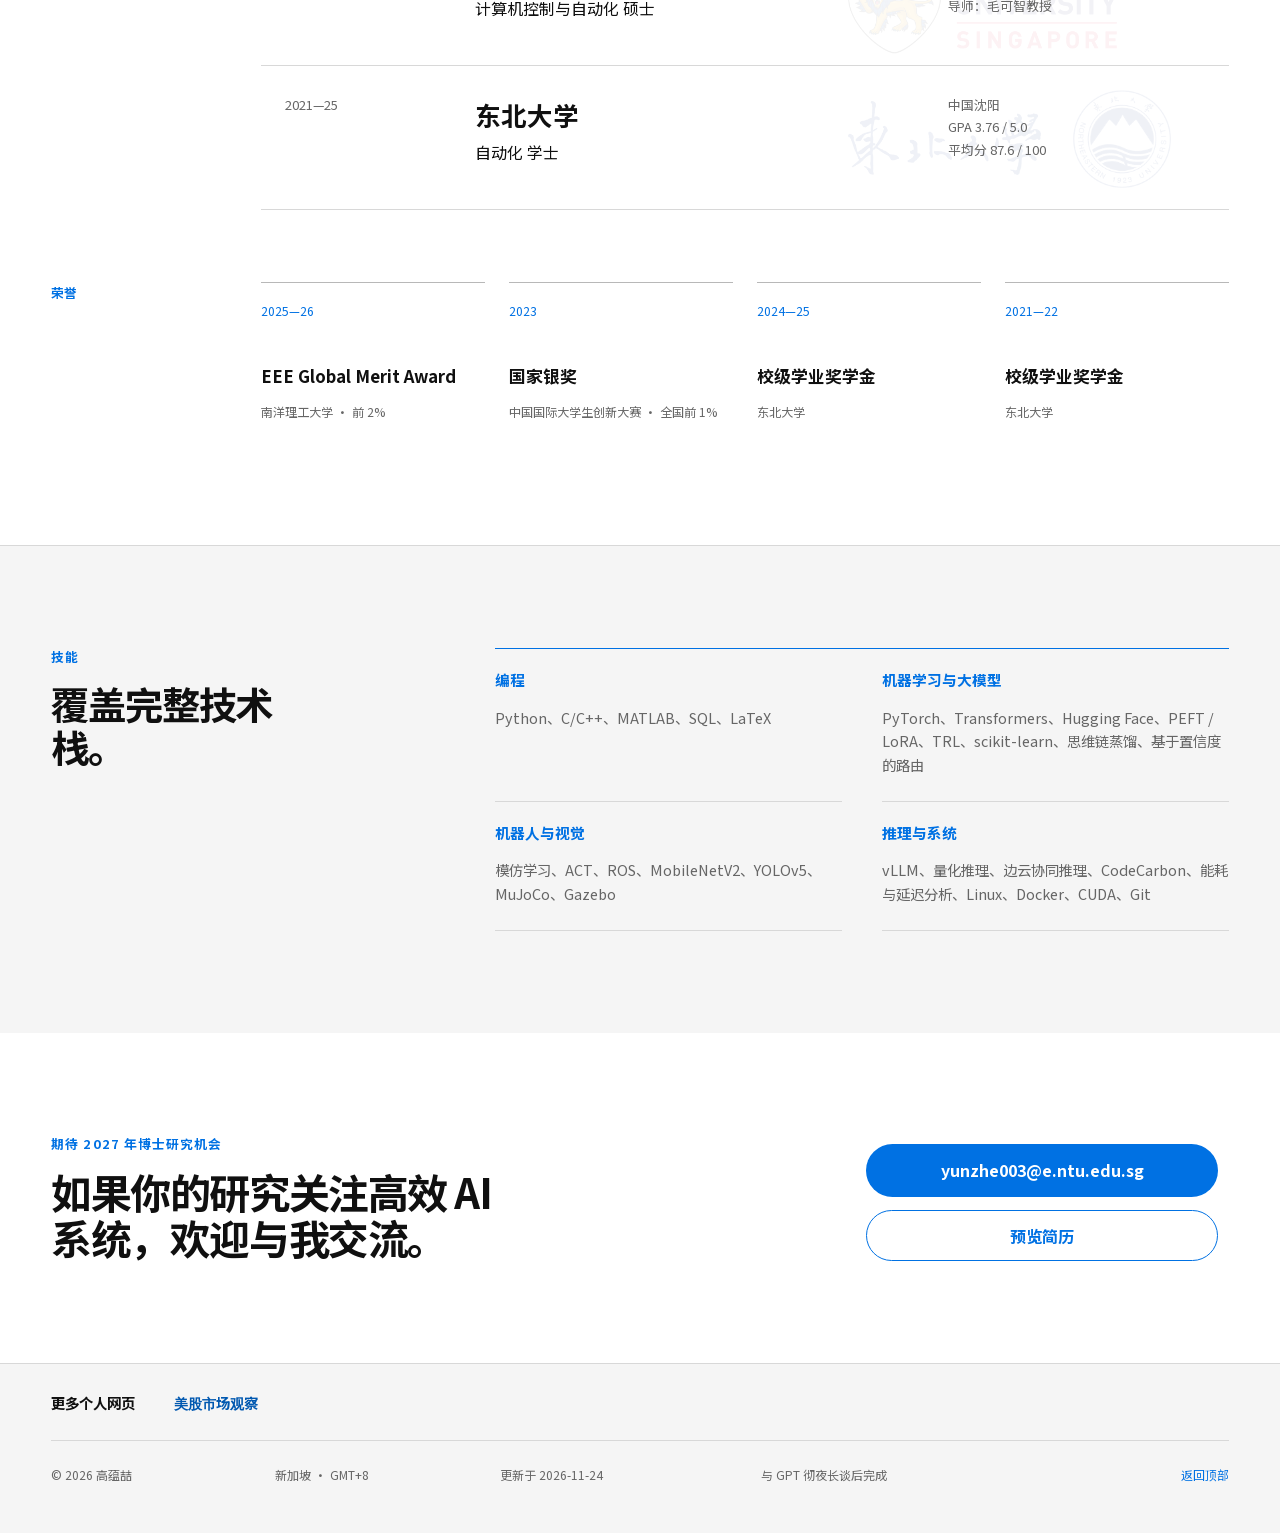
==== commit 379e1a64: "Add files via upload" ====
--- a/cn.html
+++ b/cn.html
@@ -8,8 +8,9 @@
     <title>高蕴喆 — 高效 AI 系统</title>
     <link rel="icon" href="./assets/favicon.svg?v=2" type="image/svg+xml" />
     <link rel="preload" href="./assets/fonts/SourceHanSansSC-Subset.woff2" as="font" type="font/woff2" crossorigin />
-    <link rel="stylesheet" href="./styles.css?v=20261124-2" />
+    <link rel="stylesheet" href="./styles.css?v=20261124-3" />
     <script src="./script.js?v=20261020-3" defer></script>
+    <script src="/assets/site-visits.js?v=1" defer></script>
   </head>
   <body>
     <a class="skip-link" href="#main">跳至主要内容</a>
@@ -82,10 +83,29 @@
           <h2 id="footer-nav-title">更多个人网页</h2>
           <a href="https://yunzhegao.github.io/market/">美股市场观察</a>
         </nav>
+        <section class="footer-visits" data-site-visits aria-labelledby="footer-visits-title" hidden>
+          <div class="footer-visits-overview">
+            <h2 id="footer-visits-title">全球访问</h2>
+            <p data-visit-status role="status">正在加载访问统计</p>
+            <p data-visit-total hidden><span data-visit-since hidden>自 <time></time> 起，</span>全站累计浏览 <strong data-visit-count></strong> 次</p>
+            <details data-visit-breakdown hidden>
+              <summary>按国家或地区查看</summary>
+              <table aria-label="各国家或地区的页面浏览量">
+                <thead><tr><th scope="col">国家或地区</th><th scope="col">浏览量</th></tr></thead>
+                <tbody></tbody>
+              </table>
+            </details>
+          </div>
+          <div class="footer-visits-map" data-visit-map role="group" aria-label="各国家或地区的访问地图">
+            <img src="./assets/images/site-visits-world.svg" width="1000" height="390" alt="" loading="lazy" decoding="async" />
+            <div data-visit-pins></div>
+            <div class="footer-visits-tooltip" data-visit-tooltip aria-hidden="true" hidden></div>
+          </div>
+        </section>
         <div class="footer-grid">
           <p>© <span data-current-year></span> 高蕴喆</p>
           <p>新加坡 · GMT+8</p>
-          <p>更新于 2026-10-20</p>
+          <p>更新于 2026-11-24</p>
           <p class="footer-gpt">与 GPT 彻夜长谈后完成</p>
           <a href="#top">返回顶部</a>
         </div>
--- a/styles.css
+++ b/styles.css
@@ -265,6 +265,56 @@
   font-weight: 700;
 }
 .footer-nav a:hover { text-decoration: underline; text-underline-offset: 0.2em; }
+.footer-visits { padding-block: 1.35rem; border-top: 1px solid var(--line); font-size: 0.9rem; }
+.footer-visits:not([hidden]) { display: grid; grid-template-columns: minmax(0, 1fr) minmax(0, 32rem); align-items: start; gap: 1rem 2.5rem; }
+.footer-visits h2, .footer-visits p { margin: 0; }
+.footer-visits h2 { margin-bottom: 0.35rem; color: var(--ink); font-size: inherit; }
+.footer-visits strong { color: var(--blue-dark); font-size: 1.15em; font-variant-numeric: tabular-nums; }
+.footer-visits details { margin-top: 0.65rem; }
+.footer-visits summary { width: fit-content; color: var(--blue-dark); cursor: pointer; }
+.footer-visits table { width: min(100%, 27rem); margin-top: 0.75rem; border-collapse: collapse; }
+.footer-visits th, .footer-visits td { padding: 0.35rem 0; border-bottom: 1px solid var(--line); text-align: left; }
+.footer-visits :is(th, td):last-child { padding-inline-start: 1rem; text-align: right; font-variant-numeric: tabular-nums; }
+.footer-visits-map { position: relative; min-width: 0; isolation: isolate; }
+.footer-visits-map img { width: 100%; height: auto; }
+.footer-visit-pin {
+  position: absolute;
+  top: var(--pin-y);
+  left: var(--pin-x);
+  display: grid;
+  width: max(0.75rem, var(--pin-size));
+  aspect-ratio: 1;
+  place-items: center;
+  border-radius: 50%;
+  transform: translate(-50%, -50%);
+}
+.footer-visit-pin::before {
+  width: var(--pin-size);
+  height: var(--pin-size);
+  border: 1px solid var(--white);
+  border-radius: 50%;
+  background: var(--blue);
+  opacity: 0.88;
+  content: "";
+}
+.footer-visit-pin:is(:hover, :focus-visible) { z-index: 1; }
+.footer-visit-pin:is(:hover, :focus-visible)::before { background: var(--blue-dark); opacity: 1; }
+.footer-visits-tooltip {
+  position: absolute;
+  z-index: 2;
+  width: max-content;
+  max-width: 100%;
+  padding: 0.25rem 0.55rem;
+  border: 1px solid var(--line);
+  border-radius: 0.4rem;
+  background: var(--white);
+  color: var(--ink);
+  font-size: 0.8rem;
+  pointer-events: none;
+}
+@media (pointer: coarse) {
+  .footer-visit-pin { width: max(1.5rem, var(--pin-size)); }
+}
 .footer-grid { display: grid; grid-template-columns: 0.85fr 0.85fr 1fr 1.65fr auto; gap: 1rem; padding-block: 1.5rem 3rem; border-top: 1px solid var(--line); font-size: 0.75rem; }
 .footer-grid p { margin: 0; }
 .footer-grid a { justify-self: end; color: var(--blue); }
@@ -344,6 +394,7 @@
   .contact-grid { grid-template-columns: 1fr; }
   .contact h2 { font-size: clamp(2rem, 8.5vw, 2.8rem); line-height: 1.1; }
   .contact-links { width: 100%; }
+  .footer-visits:not([hidden]) { grid-template-columns: 1fr; }
   .footer-grid { grid-template-columns: repeat(2, 1fr); gap: 0.6rem; }
   .footer-gpt { grid-column: 1 / 3; }
   .footer-grid a { justify-self: start; }
